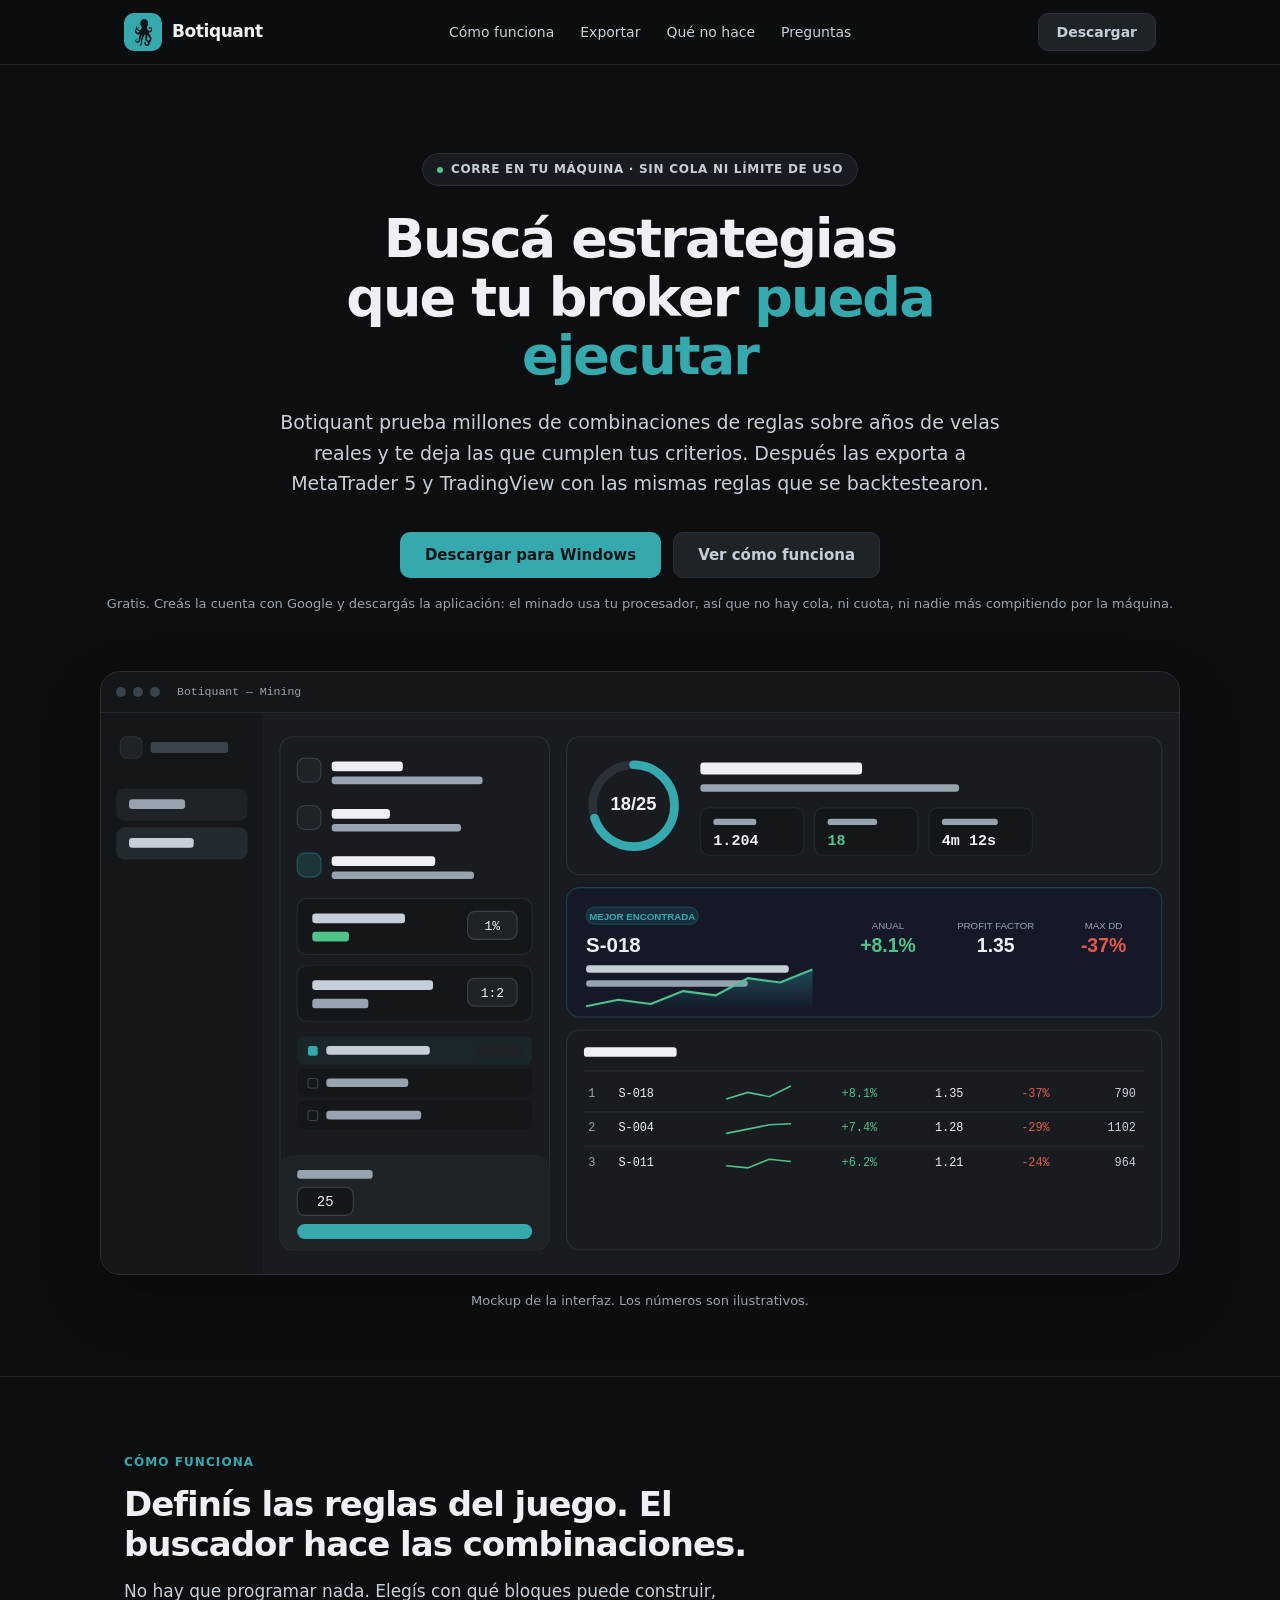
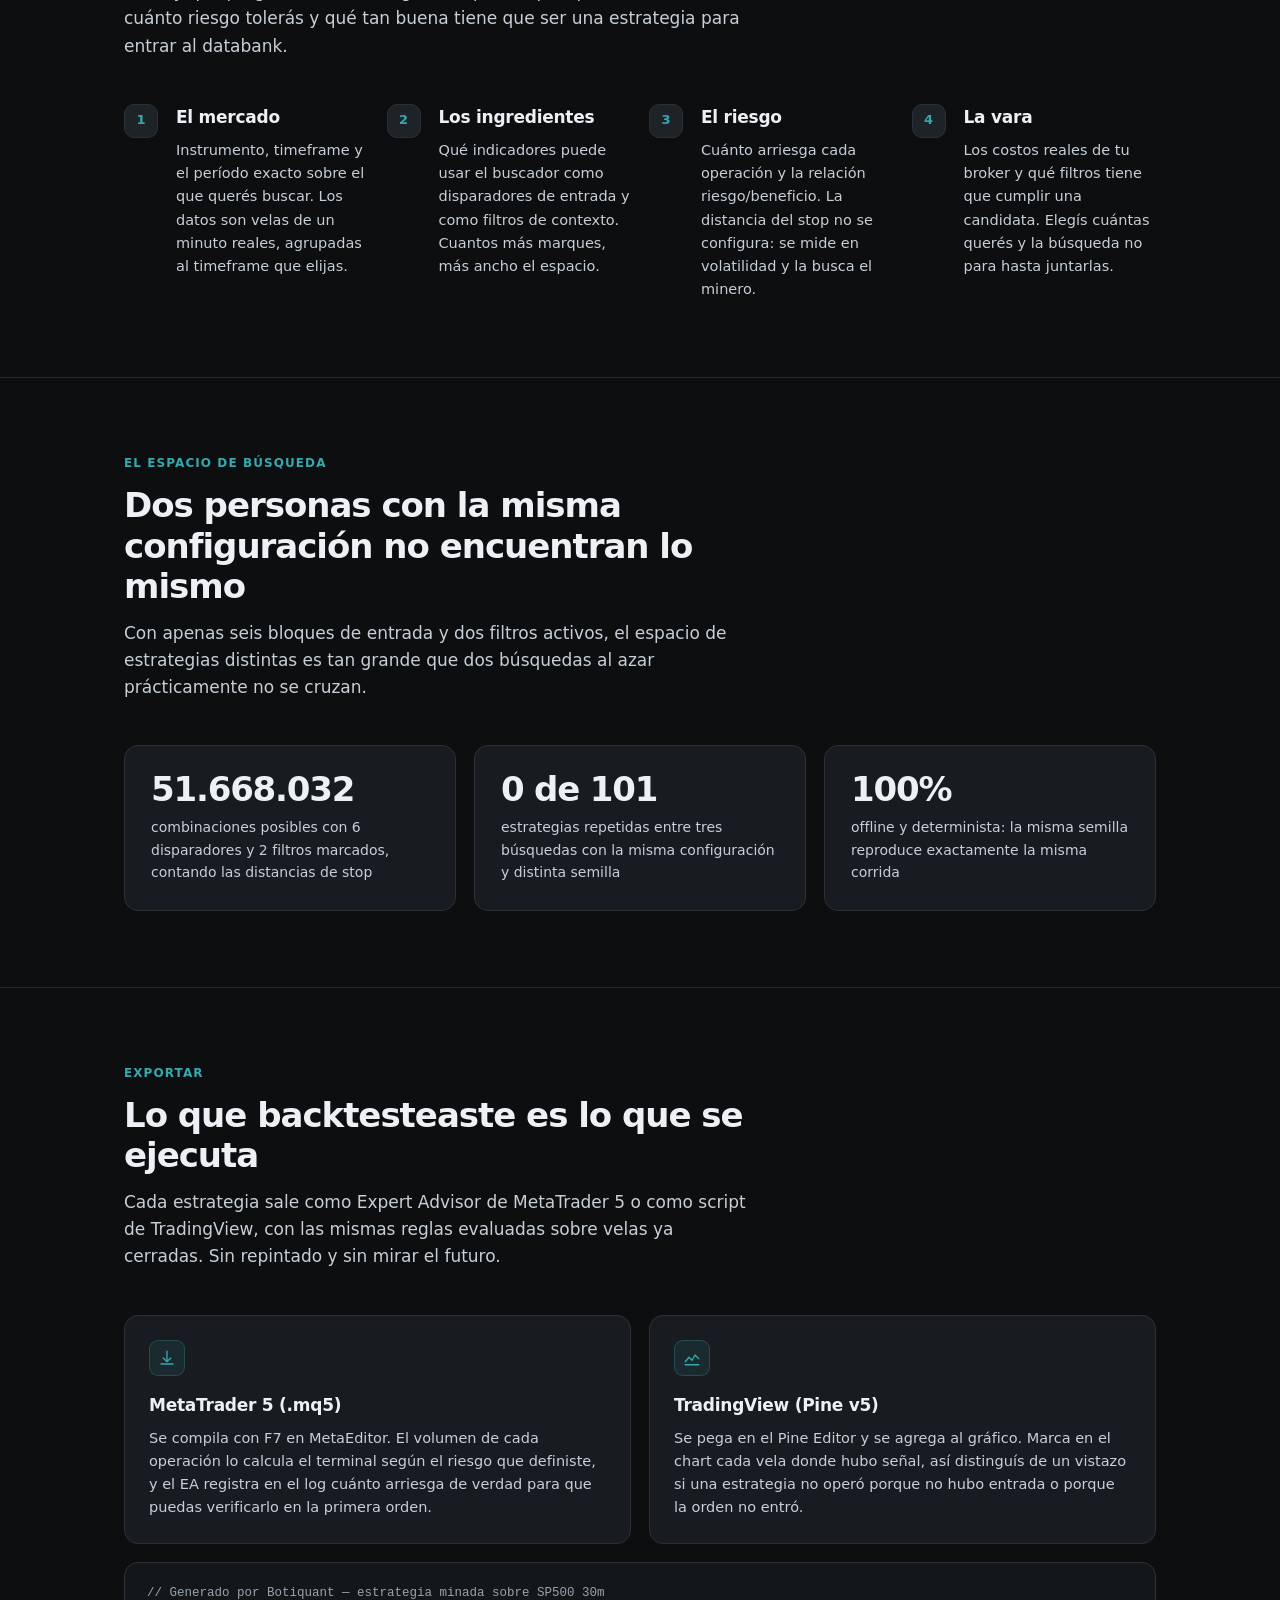
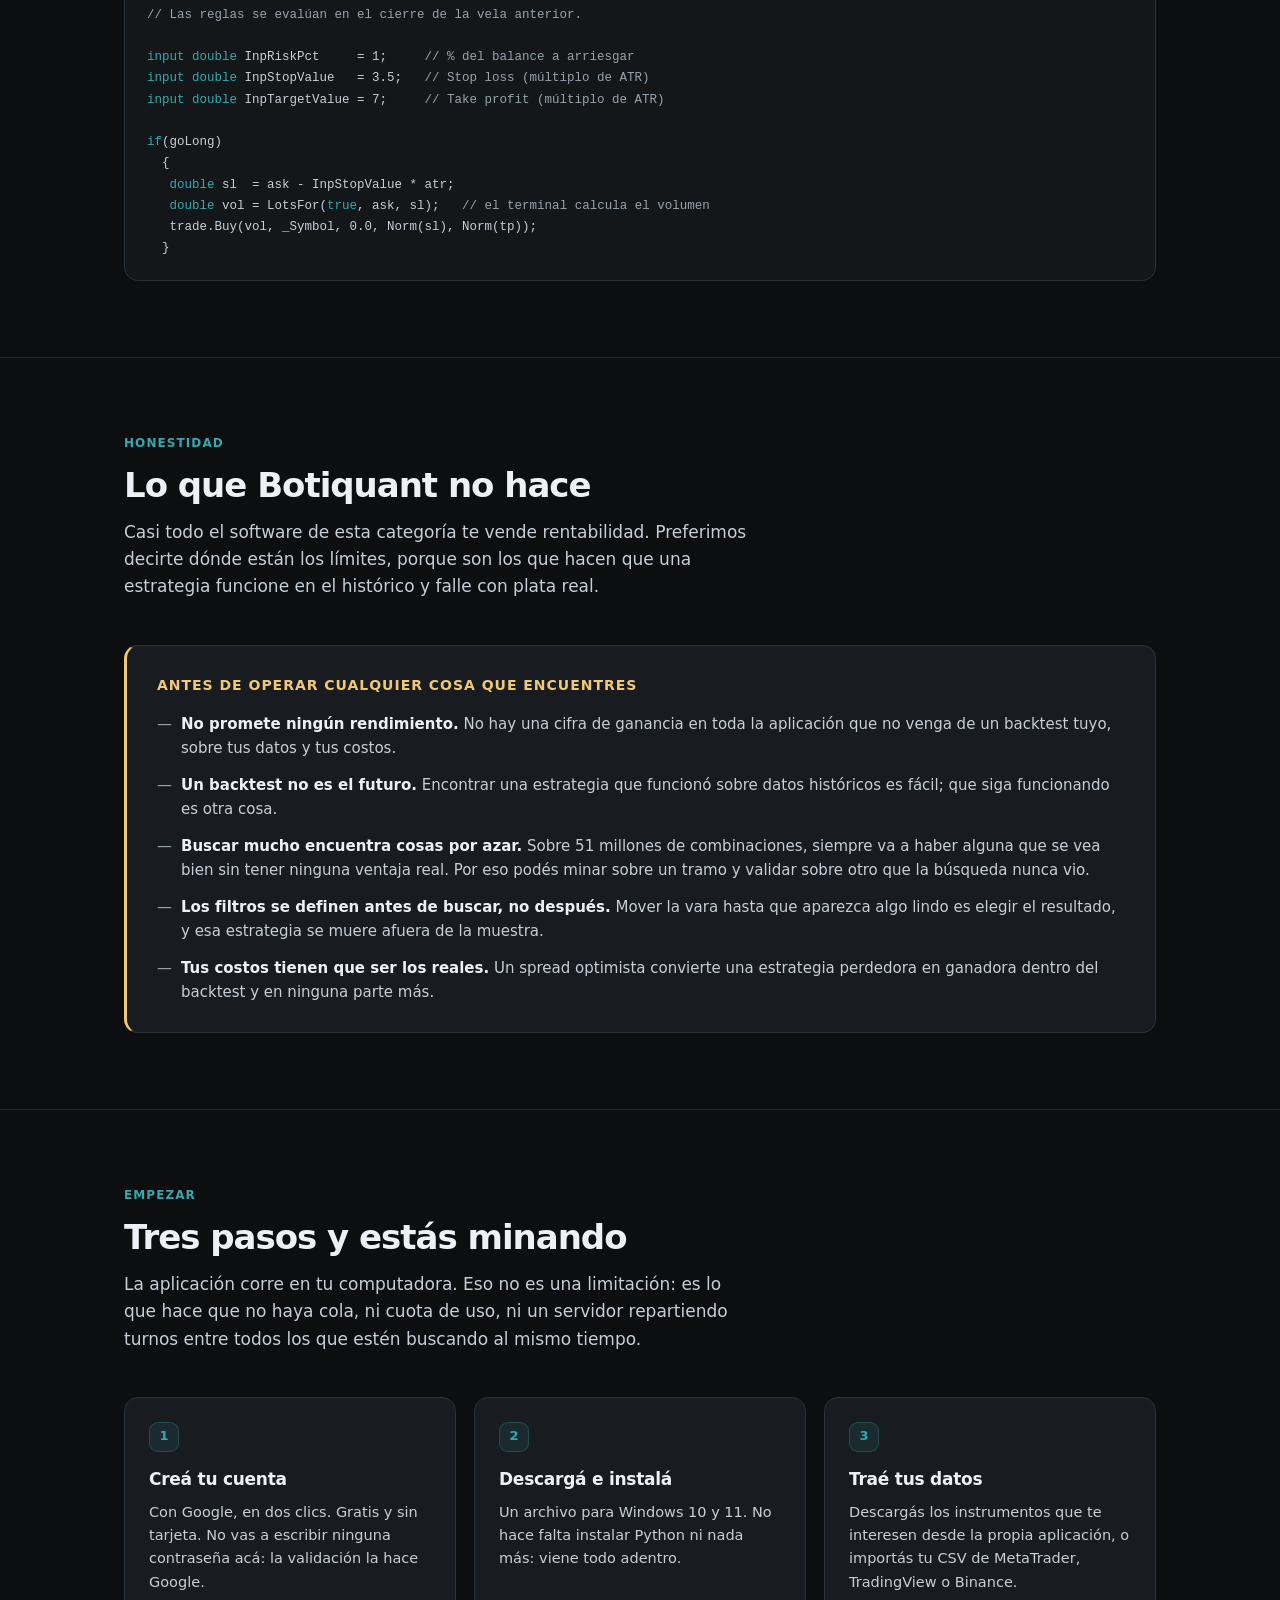
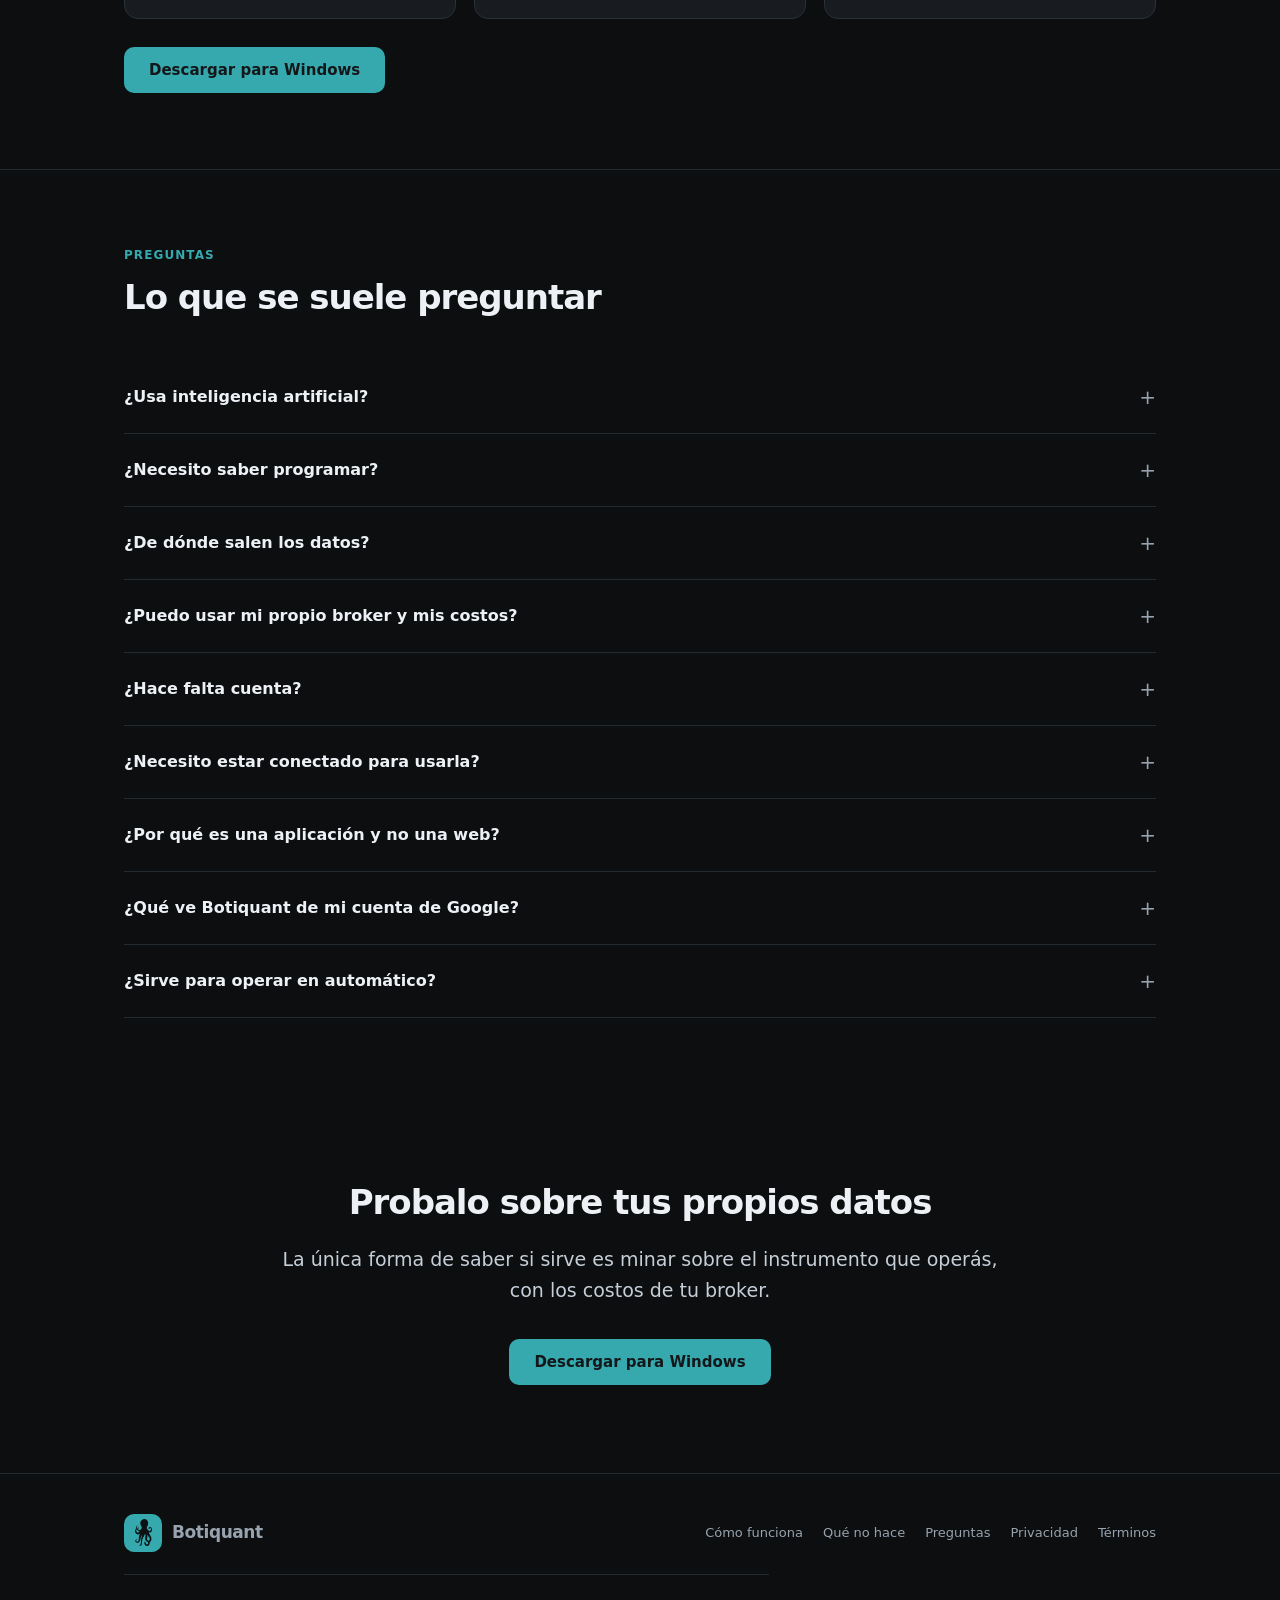
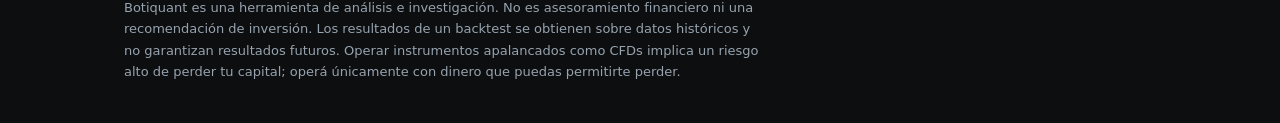
==== landing/index.html @ 0f898817 "El logo vuelve a ser el logo, y en Monte Carlo se puede abrir cualquiera Tres cosas que rompi yo.  E" ====
<!DOCTYPE html>
<html lang="es">
<head>
<meta charset="utf-8">
<meta name="viewport" content="width=device-width, initial-scale=1">
<title>Botiquant — Buscador de estrategias para MetaTrader y TradingView</title>
<meta name="description" content="Miná estrategias de trading sobre años de datos reales, en tu propia máquina y sin conexión. Exportá a MetaTrader 5 y TradingView con las mismas reglas.">
<meta property="og:title" content="Botiquant — Buscador de estrategias">
<meta property="og:description" content="Minado determinista de estrategias, offline, con exportación a MT5 y TradingView.">
<meta property="og:type" content="website">
<link rel="icon" href="[data-uri]">
<style>
@font-face{font-family:"Outfit";src:url("/static/fuentes/outfit-var.woff2") format("woff2");font-weight:100 900;font-display:swap}
@font-face{font-family:"Space Mono";src:url("/static/fuentes/spacemono-400.woff2") format("woff2");font-weight:400;font-display:swap}
:root{
  --bg:#0C0E10; --bg-soft:#14171A; --card:#181C20; --card-2:#1E2328;
  --border:#2A3138; --border-soft:#232A30; --border-strong:#3A434C;
  --text:#EDF1F5; --text-2:#C6CFD8;
  /* #97A3AE daba 4.42:1 en la nota bajo el botón y en el aviso de riesgo,
     por debajo del mínimo legible. Mismo valor que ya usa la aplicación. */
  --text-dim:#97A3AE;
  --accent:#35A9AE; --accent-2:#35A9AE;
  --accent-soft:rgba(53,169,174,.10); --accent-line:rgba(53,169,174,.28);
  --pos:#4FC38A; --neg:#E5594F; --warn:#F0C877;
  --r:10px; --r-lg:14px; --r-xl:20px;
  --font:"Outfit","Inter",system-ui,-apple-system,sans-serif;
  --mono:"Space Mono",ui-monospace,Consolas,monospace;
  --ease:cubic-bezier(.22,.61,.36,1);
}
*{box-sizing:border-box;margin:0;padding:0}
html{scroll-behavior:smooth}
body{font-family:var(--font);background:var(--bg);color:var(--text);font-size:16px;line-height:1.6;-webkit-font-smoothing:antialiased}
::selection{background:rgba(53,169,174,.28)}
a{color:inherit;text-decoration:none}
.wrap{max-width:1080px;margin:0 auto;padding:0 24px}

/* ---------------------------------------------------------------- nav */
header{position:sticky;top:0;z-index:50;background:rgba(12,14,16,.86);backdrop-filter:blur(14px);border-bottom:1px solid var(--border-soft)}
.nav{display:flex;align-items:center;gap:14px;height:64px}
.brand{display:flex;align-items:center;gap:10px;font-weight:700;letter-spacing:-.025em;font-size:17px}
/* El pulpo de la marca. Va como MASCARA y no como imagen para que tome el
   color de donde esté —el acento en la barra, el texto en la portada— y
   funcione igual en tema claro y oscuro con un solo archivo.

   Sin la cajita de fondo que tenía el rayo: es una silueta con ocho brazos
   finos, y encerrarla en un cuadrado de 30px la convertía en una mancha.
   Necesita aire y tamaño — por debajo de unos 34px los tentáculos se
   empastan y deja de leerse qué es. */
.pulpo {
  display: block; flex-shrink: 0;
  aspect-ratio: 668 / 1036;
  background: currentColor;
  -webkit-mask: url("[data-uri]") no-repeat center / contain;
  mask: url("[data-uri]") no-repeat center / contain;
}
.brand-mark{display:grid;place-items:center;width:38px;height:38px;flex-shrink:0;border-radius:10px;background:#35A9AE;color:#0C1214}
.brand-mark .pulpo{height:27px}
.nav-links{display:flex;gap:26px;margin-left:auto;font-size:14px;color:var(--text-2)}
.nav-links a:hover{color:var(--text)}
@media(max-width:760px){.nav-links{display:none}}
.btn{display:inline-flex;align-items:center;justify-content:center;gap:8px;height:38px;padding:0 18px;border-radius:var(--r);border:1px solid transparent;background:var(--accent);color:#14171A;font:inherit;font-size:14px;font-weight:550;cursor:pointer;transition:background .14s,border-color .14s,color .14s}
.btn:hover{background:#45bcc1}
.btn.ghost{background:var(--card-2);color:var(--text-2);border-color:var(--border)}
.btn.ghost:hover{background:#232A30;color:var(--text);border-color:var(--border-strong)}
.btn.lg{height:46px;padding:0 24px;font-size:15px}

/* --------------------------------------------------------------- hero */
.hero{padding:88px 0 64px;text-align:center}
.eyebrow{display:inline-flex;align-items:center;gap:8px;font-size:12px;font-weight:600;letter-spacing:.06em;text-transform:uppercase;color:var(--text-2);background:var(--card);border:1px solid var(--border);border-radius:999px;padding:6px 14px;margin-bottom:24px}
.eyebrow .dot{width:6px;height:6px;border-radius:50%;background:var(--pos)}
h1{font-size:clamp(32px,5.2vw,54px);line-height:1.08;letter-spacing:-.035em;font-weight:700;max-width:16ch;margin:0 auto}
h1 em{font-style:normal;color:var(--accent-2)}
.sub{color:var(--text-2);font-size:clamp(16px,2vw,19px);max-width:60ch;margin:22px auto 0}
.cta{display:flex;gap:12px;justify-content:center;flex-wrap:wrap;margin-top:34px}
.cta-note{color:var(--text-dim);font-size:13px;margin-top:16px}

/* ------------------------------------------------------------ mockup */
.shot{margin:56px auto 0;border:1px solid var(--border);border-radius:var(--r-xl);overflow:hidden;background:var(--card);box-shadow:0 8px 16px rgba(0,0,0,.06), 0 24px 64px rgba(0,0,0,.14)}
.shot-bar{display:flex;align-items:center;gap:7px;padding:11px 15px;border-bottom:1px solid var(--border-soft);background:var(--bg-soft)}
.shot-bar i{width:10px;height:10px;border-radius:50%;background:#3A434C;display:block}
.shot-bar span{margin-left:10px;font-size:11.5px;color:var(--text-dim);font-family:var(--mono)}
.shot svg{display:block;width:100%;height:auto}

/* ------------------------------------------------------------ layout */
section{padding:76px 0;border-top:1px solid var(--border-soft)}
.sec-head{max-width:62ch;margin-bottom:44px}
.sec-eyebrow{font-size:12px;font-weight:700;letter-spacing:.09em;text-transform:uppercase;color:var(--accent-2);margin-bottom:12px}
h2{font-size:clamp(24px,3.4vw,34px);line-height:1.18;letter-spacing:-.03em;font-weight:700}
.sec-head p{color:var(--text-2);margin-top:14px;font-size:17px}
h3{font-size:17px;font-weight:650;letter-spacing:-.015em;margin-bottom:8px}

.grid{display:grid;gap:18px}
.g2{grid-template-columns:repeat(2,1fr)}
.g3{grid-template-columns:repeat(3,1fr)}
.g4{grid-template-columns:repeat(4,1fr)}
@media(max-width:900px){.g3,.g4{grid-template-columns:repeat(2,1fr)}}
@media(max-width:640px){.g2,.g3,.g4{grid-template-columns:1fr}}

.card{background:var(--card);border:1px solid var(--border);border-radius:var(--r-lg);padding:24px;transition:border-color .16s var(--ease)}
.card:hover{border-color:var(--border-strong)}
.card p{color:var(--text-2);font-size:14.5px}
.card .ic{width:36px;height:36px;display:grid;place-items:center;border-radius:9px;background:var(--accent-soft);border:1px solid var(--accent-line);color:var(--accent-2);margin-bottom:16px}
.card .ic svg{width:18px;height:18px}

/* pasos numerados en tarjeta: el número entra en el flujo y no flotando
   encima, así el texto largo no se le mete debajo */
.step-card{background:var(--card);border:1px solid var(--border);border-radius:var(--r-lg);padding:24px}
.step-card .n{display:grid;place-items:center;width:30px;height:30px;border-radius:9px;
  background:var(--accent-soft);border:1px solid var(--accent-line);color:var(--accent-2);
  font-size:13px;font-weight:700;margin-bottom:14px}
.step-card p{color:var(--text-2);font-size:14.5px}

.step{position:relative;padding-left:52px}
.step .n{position:absolute;left:0;top:0;width:34px;height:34px;display:grid;place-items:center;border-radius:10px;background:var(--card-2);border:1px solid var(--border);font-size:13px;font-weight:700;color:var(--accent-2)}
.step p{color:var(--text-2);font-size:14.5px}

/* ----------------------------------------------------------- numbers */
.stats{display:grid;grid-template-columns:repeat(3,1fr);gap:18px}
@media(max-width:760px){.stats{grid-template-columns:1fr}}
.stat{background:var(--card);border:1px solid var(--border);border-radius:var(--r-lg);padding:26px}
.stat b{display:block;font-size:34px;font-weight:700;letter-spacing:-.035em;font-variant-numeric:tabular-nums;line-height:1}
.stat span{display:block;color:var(--text-2);font-size:14px;margin-top:10px}

/* ------------------------------------------------------------ honest */
.honest{background:var(--card);border:1px solid var(--border);border-left:3px solid var(--warn);border-radius:var(--r-lg);padding:28px 30px}
.honest h3{color:var(--warn);font-size:14px;text-transform:uppercase;letter-spacing:.07em;margin-bottom:16px}
.honest ul{list-style:none;display:flex;flex-direction:column;gap:13px}
.honest li{color:var(--text-2);font-size:15px;padding-left:24px;position:relative}
.honest li::before{content:"—";position:absolute;left:0;color:var(--text-dim)}
.honest li b{color:var(--text)}

/* -------------------------------------------------------------- code */
.code{background:var(--bg-soft);border:1px solid var(--border);border-radius:var(--r-lg);padding:20px 22px;font-family:var(--mono);font-size:12.5px;line-height:1.7;color:var(--text-2);overflow-x:auto;white-space:pre}
.code b{color:var(--accent-2);font-weight:400}
.code i{color:var(--text-dim);font-style:normal}

/* --------------------------------------------------------------- faq */
details{border-bottom:1px solid var(--border-soft)}
details summary{cursor:pointer;list-style:none;padding:20px 0;font-weight:600;font-size:16px;display:flex;align-items:center;gap:14px}
details summary::-webkit-details-marker{display:none}
details summary::after{content:"+";margin-left:auto;color:var(--text-dim);font-size:20px;font-weight:400;transition:transform .18s var(--ease)}
details[open] summary::after{transform:rotate(45deg)}
details p{color:var(--text-2);font-size:15px;padding:0 0 22px}

/* ------------------------------------------------------------ cuenta */
.cuenta{display:flex;align-items:center;gap:10px}
.chip{display:flex;align-items:center;gap:8px;font-size:13.5px;color:var(--text-2);
      background:var(--card);border:1px solid var(--border);border-radius:999px;
      padding:4px 12px 4px 5px;max-width:190px}
.chip img{width:24px;height:24px;border-radius:50%;flex:none;object-fit:cover}
.chip span{overflow:hidden;text-overflow:ellipsis;white-space:nowrap}
@media(max-width:620px){.chip{display:none}}

/* -------------------------------------------------------------- misc */
.final{text-align:center;padding:88px 0}
footer{border-top:1px solid var(--border-soft);padding:40px 0;color:var(--text-dim);font-size:13px}
.foot-row{display:flex;gap:20px;flex-wrap:wrap;align-items:center}
.foot-row .sp{margin-left:auto}
.disclaimer{margin-top:22px;padding-top:22px;border-top:1px solid var(--border-soft);max-width:78ch;line-height:1.65}

/* aviso de sesión, debajo del encabezado */
.aviso{background:var(--accent-soft);border-bottom:1px solid var(--accent-line);color:var(--text);
  font-size:14px;padding:12px 24px;text-align:center}
.aviso.malo{background:rgba(240,200,119,.10);border-bottom-color:rgba(240,200,119,.32)}
/* la sesión activa, en el encabezado */
.cuenta{display:flex;align-items:center;gap:10px;margin-left:auto}
.chip{display:flex;align-items:center;gap:8px;font-size:13.5px;color:var(--text-2);
  background:var(--card);border:1px solid var(--border);border-radius:999px;padding:4px 12px 4px 4px}
.chip img{width:24px;height:24px;border-radius:50%;display:block}
@media(max-width:620px){.chip span{display:none}.chip{padding:4px}}
@media(prefers-reduced-motion:reduce){*{animation:none!important;transition:none!important}html{scroll-behavior:auto}}
</style>
</head>
<body>

<header>
  <div class="wrap nav">
    <a class="brand" href="#top">
      <span class="brand-mark"><i class="pulpo"></i></span>
      Botiquant
    </a>
    <nav class="nav-links">
      <a href="#como">Cómo funciona</a>
      <a href="#exportar">Exportar</a>
      <a href="#limites">Qué no hace</a>
      <a href="#faq">Preguntas</a>
    </nav>
    <!-- lo llena el script del pie: "Entrar" si no hay sesión, el nombre si la hay -->
    <div id="cuenta" class="cuenta">
      <a class="btn ghost" data-descargar href="/cuenta">Descargar</a>
    </div>
  </div>
</header>

<main id="top">

<div class="wrap hero">
  <div class="eyebrow"><span class="dot"></span> Corre en tu máquina · sin cola ni límite de uso</div>
  <h1>Buscá estrategias que tu broker <em>pueda ejecutar</em></h1>
  <p class="sub">
    Botiquant prueba millones de combinaciones de reglas sobre años de velas reales
    y te deja las que cumplen tus criterios. Después las exporta a MetaTrader 5 y
    TradingView con las mismas reglas que se backtestearon.
  </p>
  <div class="cta">
    <a class="btn lg" data-descargar href="/cuenta">Descargar para Windows</a>
    <a class="btn lg ghost" href="#como">Ver cómo funciona</a>
  </div>
  <p class="cta-note">
    Gratis. Creás la cuenta con Google y descargás la aplicación: el minado usa
    tu procesador, así que no hay cola, ni cuota, ni nadie más compitiendo por la
    máquina.
  </p>

  <div class="shot">
    <div class="shot-bar"><i></i><i></i><i></i><span>Botiquant — Mining</span></div>
    <svg viewBox="0 0 1000 520" xmlns="http://www.w3.org/2000/svg" role="img" aria-label="Vista del minado: panel de configuración a la izquierda y databank de estrategias a la derecha">
      <defs>
        <linearGradient id="eq" x1="0" y1="0" x2="0" y2="1">
          <stop offset="0%" stop-color="#35A9AE" stop-opacity=".35"/>
          <stop offset="100%" stop-color="#35A9AE" stop-opacity="0"/>
        </linearGradient>
        <linearGradient id="ring" x1="0" y1="0" x2="1" y2="1">
          <stop offset="0%" stop-color="#35A9AE"/><stop offset="100%" stop-color="#35A9AE"/>
        </linearGradient>
      </defs>
      <rect width="1000" height="520" fill="#181C20"/>
      <!-- sidebar -->
      <rect x="0" y="0" width="150" height="520" fill="#14171A"/>
      <rect x="18" y="22" width="20" height="20" rx="6" fill="#1E2328" stroke="#2A3138"/>
      <rect x="46" y="27" width="72" height="10" rx="3" fill="#3A434C"/>
      <rect x="14" y="70" width="122" height="30" rx="8" fill="#1E2328"/>
      <rect x="26" y="80" width="52" height="9" rx="3" fill="#97A3AE"/>
      <rect x="14" y="106" width="122" height="30" rx="8" fill="#232A30"/>
      <rect x="26" y="116" width="60" height="9" rx="3" fill="#C6CFD8"/>
      <!-- setup panel -->
      <rect x="166" y="22" width="250" height="476" rx="12" fill="#181C20" stroke="#2A3138"/>
      <g fill="#97A3AE">
        <rect x="182" y="42" width="22" height="22" rx="7" fill="#1E2328" stroke="#3A434C"/>
        <rect x="214" y="45" width="66" height="9" rx="3" fill="#EDF1F5"/>
        <rect x="214" y="59" width="140" height="7" rx="3"/>
        <rect x="182" y="86" width="22" height="22" rx="7" fill="#1E2328" stroke="#3A434C"/>
        <rect x="214" y="89" width="54" height="9" rx="3" fill="#EDF1F5"/>
        <rect x="214" y="103" width="120" height="7" rx="3"/>
        <rect x="182" y="130" width="22" height="22" rx="7" fill="#35A9AE" fill-opacity=".18" stroke="#35A9AE" stroke-opacity=".4"/>
        <rect x="214" y="133" width="96" height="9" rx="3" fill="#EDF1F5"/>
        <rect x="214" y="147" width="132" height="7" rx="3"/>
      </g>
      <!-- risk knobs -->
      <rect x="182" y="172" width="218" height="52" rx="9" fill="#14171A" stroke="#232A30"/>
      <rect x="196" y="186" width="86" height="9" rx="3" fill="#C6CFD8"/>
      <rect x="196" y="203" width="34" height="9" rx="3" fill="#4FC38A"/>
      <rect x="340" y="184" width="46" height="26" rx="7" fill="#1E2328" stroke="#3A434C"/>
      <text x="363" y="201" font-family="monospace" font-size="12" fill="#EDF1F5" text-anchor="middle">1%</text>
      <rect x="182" y="234" width="218" height="52" rx="9" fill="#14171A" stroke="#232A30"/>
      <rect x="196" y="248" width="112" height="9" rx="3" fill="#C6CFD8"/>
      <rect x="196" y="265" width="52" height="9" rx="3" fill="#97A3AE"/>
      <rect x="340" y="246" width="46" height="26" rx="7" fill="#1E2328" stroke="#3A434C"/>
      <text x="363" y="263" font-family="monospace" font-size="12" fill="#EDF1F5" text-anchor="middle">1:2</text>
      <!-- criteria -->
      <g>
        <rect x="182" y="300" width="218" height="26" rx="6" fill="#35A9AE" fill-opacity=".07"/>
        <rect x="192" y="309" width="9" height="9" rx="2" fill="#35A9AE"/>
        <rect x="209" y="309" width="96" height="8" rx="3" fill="#C6CFD8"/>
        <rect x="348" y="306" width="42" height="15" rx="4" fill="#1E2328"/>
        <rect x="182" y="330" width="218" height="26" rx="6" fill="#14171A"/>
        <rect x="192" y="339" width="9" height="9" rx="2" fill="none" stroke="#3A434C"/>
        <rect x="209" y="339" width="76" height="8" rx="3" fill="#97A3AE"/>
        <rect x="182" y="360" width="218" height="26" rx="6" fill="#14171A"/>
        <rect x="192" y="369" width="9" height="9" rx="2" fill="none" stroke="#3A434C"/>
        <rect x="209" y="369" width="88" height="8" rx="3" fill="#97A3AE"/>
      </g>
      <!-- run bar -->
      <rect x="166" y="410" width="250" height="88" rx="12" fill="#1E2328"/>
      <rect x="182" y="424" width="70" height="8" rx="3" fill="#97A3AE"/>
      <rect x="182" y="440" width="52" height="26" rx="7" fill="#14171A" stroke="#3A434C"/>
      <text x="208" y="457" font-family="monospace" font-size="13" fill="#EDF1F5" text-anchor="middle">25</text>
      <rect x="182" y="474" width="218" height="14" rx="7" fill="#35A9AE"/>
      <!-- results: goal card -->
      <rect x="432" y="22" width="552" height="128" rx="12" fill="#181C20" stroke="#2A3138"/>
      <circle cx="494" cy="86" r="38" fill="none" stroke="#2A3138" stroke-width="8"/>
      <circle cx="494" cy="86" r="38" fill="none" stroke="url(#ring)" stroke-width="8" stroke-linecap="round"
              stroke-dasharray="239" stroke-dashoffset="72" transform="rotate(-90 494 86)"/>
      <text x="494" y="90" font-family="Inter,sans-serif" font-size="17" font-weight="700" fill="#EDF1F5" text-anchor="middle">18/25</text>
      <rect x="556" y="46" width="150" height="11" rx="3" fill="#EDF1F5"/>
      <rect x="556" y="66" width="240" height="7" rx="3" fill="#97A3AE"/>
      <g>
        <rect x="556" y="88" width="96" height="44" rx="8" fill="#14171A" stroke="#232A30"/>
        <rect x="568" y="98" width="40" height="6" rx="3" fill="#97A3AE"/>
        <text x="568" y="122" font-family="monospace" font-size="14" font-weight="700" fill="#EDF1F5">1.204</text>
        <rect x="662" y="88" width="96" height="44" rx="8" fill="#14171A" stroke="#232A30"/>
        <rect x="674" y="98" width="46" height="6" rx="3" fill="#97A3AE"/>
        <text x="674" y="122" font-family="monospace" font-size="14" font-weight="700" fill="#4FC38A">18</text>
        <rect x="768" y="88" width="96" height="44" rx="8" fill="#14171A" stroke="#232A30"/>
        <rect x="780" y="98" width="52" height="6" rx="3" fill="#97A3AE"/>
        <text x="780" y="122" font-family="monospace" font-size="14" font-weight="700" fill="#EDF1F5">4m 12s</text>
      </g>
      <!-- champion -->
      <rect x="432" y="162" width="552" height="120" rx="12" fill="#141827" stroke="#35A9AE" stroke-opacity=".28"/>
      <rect x="450" y="180" width="104" height="16" rx="8" fill="#35A9AE" fill-opacity=".14" stroke="#35A9AE" stroke-opacity=".3"/>
      <text x="502" y="192" font-family="Inter,sans-serif" font-size="9" font-weight="700" fill="#35A9AE" text-anchor="middle">MEJOR ENCONTRADA</text>
      <text x="450" y="222" font-family="Inter,sans-serif" font-size="19" font-weight="700" fill="#EDF1F5">S-018</text>
      <rect x="450" y="234" width="188" height="7" rx="3" fill="#C6CFD8"/>
      <rect x="450" y="248" width="150" height="6" rx="3" fill="#97A3AE"/>
      <polyline points="450,272 480,266 510,270 540,258 570,262 600,246 630,250 660,238"
                fill="none" stroke="#4FC38A" stroke-width="2" stroke-linejoin="round"/>
      <polygon points="450,272 480,266 510,270 540,258 570,262 600,246 630,250 660,238 660,276 450,276" fill="url(#eq)"/>
      <g font-family="Inter,sans-serif" text-anchor="middle">
        <text x="730" y="200" font-size="9" fill="#97A3AE">ANUAL</text>
        <text x="730" y="222" font-size="18" font-weight="700" fill="#4FC38A">+8.1%</text>
        <text x="830" y="200" font-size="9" fill="#97A3AE">PROFIT FACTOR</text>
        <text x="830" y="222" font-size="18" font-weight="700" fill="#EDF1F5">1.35</text>
        <text x="930" y="200" font-size="9" fill="#97A3AE">MAX DD</text>
        <text x="930" y="222" font-size="18" font-weight="700" fill="#E5594F">-37%</text>
      </g>
      <!-- databank rows -->
      <rect x="432" y="294" width="552" height="204" rx="12" fill="#181C20" stroke="#2A3138"/>
      <rect x="448" y="310" width="86" height="9" rx="3" fill="#EDF1F5"/>
      <line x1="448" y1="332" x2="968" y2="332" stroke="#232A30"/>
      <g font-family="monospace" font-size="11">
        <g transform="translate(0,0)">
          <text x="452" y="356" fill="#97A3AE">1</text><text x="480" y="356" fill="#EDF1F5">S-018</text>
          <polyline points="580,358 600,352 620,356 640,346" fill="none" stroke="#4FC38A" stroke-width="1.5"/>
          <text x="720" y="356" fill="#4FC38A" text-anchor="end">+8.1%</text>
          <text x="800" y="356" fill="#EDF1F5" text-anchor="end">1.35</text>
          <text x="880" y="356" fill="#E5594F" text-anchor="end">-37%</text>
          <text x="960" y="356" fill="#C6CFD8" text-anchor="end">790</text>
        </g>
        <line x1="448" y1="370" x2="968" y2="370" stroke="#232A30"/>
        <g transform="translate(0,32)">
          <text x="452" y="356" fill="#97A3AE">2</text><text x="480" y="356" fill="#EDF1F5">S-004</text>
          <polyline points="580,358 600,354 620,350 640,349" fill="none" stroke="#4FC38A" stroke-width="1.5"/>
          <text x="720" y="356" fill="#4FC38A" text-anchor="end">+7.4%</text>
          <text x="800" y="356" fill="#EDF1F5" text-anchor="end">1.28</text>
          <text x="880" y="356" fill="#E5594F" text-anchor="end">-29%</text>
          <text x="960" y="356" fill="#C6CFD8" text-anchor="end">1102</text>
        </g>
        <line x1="448" y1="402" x2="968" y2="402" stroke="#232A30"/>
        <g transform="translate(0,64)">
          <text x="452" y="356" fill="#97A3AE">3</text><text x="480" y="356" fill="#EDF1F5">S-011</text>
          <polyline points="580,356 600,358 620,350 640,352" fill="none" stroke="#4FC38A" stroke-width="1.5"/>
          <text x="720" y="356" fill="#4FC38A" text-anchor="end">+6.2%</text>
          <text x="800" y="356" fill="#EDF1F5" text-anchor="end">1.21</text>
          <text x="880" y="356" fill="#E5594F" text-anchor="end">-24%</text>
          <text x="960" y="356" fill="#C6CFD8" text-anchor="end">964</text>
        </g>
      </g>
    </svg>
  </div>
  <p class="cta-note">Mockup de la interfaz. Los números son ilustrativos.</p>
</div>

<!-- ------------------------------------------------------------ cómo -->
<section id="como">
  <div class="wrap">
    <div class="sec-head">
      <div class="sec-eyebrow">Cómo funciona</div>
      <h2>Definís las reglas del juego. El buscador hace las combinaciones.</h2>
      <p>No hay que programar nada. Elegís con qué bloques puede construir, cuánto
         riesgo tolerás y qué tan buena tiene que ser una estrategia para entrar
         al databank.</p>
    </div>
    <div class="grid g4">
      <div class="step"><span class="n">1</span>
        <h3>El mercado</h3>
        <p>Instrumento, timeframe y el período exacto sobre el que querés buscar.
           Los datos son velas de un minuto reales, agrupadas al timeframe que elijas.</p></div>
      <div class="step"><span class="n">2</span>
        <h3>Los ingredientes</h3>
        <p>Qué indicadores puede usar el buscador como disparadores de entrada y
           como filtros de contexto. Cuantos más marques, más ancho el espacio.</p></div>
      <div class="step"><span class="n">3</span>
        <h3>El riesgo</h3>
        <p>Cuánto arriesga cada operación y la relación riesgo/beneficio. La distancia
           del stop no se configura: se mide en volatilidad y la busca el minero.</p></div>
      <div class="step"><span class="n">4</span>
        <h3>La vara</h3>
        <p>Los costos reales de tu broker y qué filtros tiene que cumplir una candidata.
           Elegís cuántas querés y la búsqueda no para hasta juntarlas.</p></div>
    </div>
  </div>
</section>

<!-- ---------------------------------------------------------- números -->
<section>
  <div class="wrap">
    <div class="sec-head">
      <div class="sec-eyebrow">El espacio de búsqueda</div>
      <h2>Dos personas con la misma configuración no encuentran lo mismo</h2>
      <p>Con apenas seis bloques de entrada y dos filtros activos, el espacio de
         estrategias distintas es tan grande que dos búsquedas al azar prácticamente
         no se cruzan.</p>
    </div>
    <div class="stats">
      <div class="stat"><b>51.668.032</b><span>combinaciones posibles con 6 disparadores y 2 filtros marcados, contando las distancias de stop</span></div>
      <div class="stat"><b>0 de 101</b><span>estrategias repetidas entre tres búsquedas con la misma configuración y distinta semilla</span></div>
      <div class="stat"><b>100%</b><span>offline y determinista: la misma semilla reproduce exactamente la misma corrida</span></div>
    </div>
  </div>
</section>

<!-- --------------------------------------------------------- exportar -->
<section id="exportar">
  <div class="wrap">
    <div class="sec-head">
      <div class="sec-eyebrow">Exportar</div>
      <h2>Lo que backtesteaste es lo que se ejecuta</h2>
      <p>Cada estrategia sale como Expert Advisor de MetaTrader 5 o como script de
         TradingView, con las mismas reglas evaluadas sobre velas ya cerradas.
         Sin repintado y sin mirar el futuro.</p>
    </div>
    <div class="grid g2">
      <div class="card">
        <div class="ic"><svg viewBox="0 0 24 24" fill="none" stroke="currentColor" stroke-width="1.8" stroke-linecap="round" stroke-linejoin="round"><path d="M12 3v13"/><path d="m7 12 5 5 5-5"/><path d="M4 20h16"/></svg></div>
        <h3>MetaTrader 5 (.mq5)</h3>
        <p>Se compila con F7 en MetaEditor. El volumen de cada operación lo calcula
           el terminal según el riesgo que definiste, y el EA registra en el log
           cuánto arriesga de verdad para que puedas verificarlo en la primera orden.</p>
      </div>
      <div class="card">
        <div class="ic"><svg viewBox="0 0 24 24" fill="none" stroke="currentColor" stroke-width="1.8" stroke-linecap="round" stroke-linejoin="round"><path d="M3 17l5-6 4 4 4-7 5 5"/><path d="M3 21h18"/></svg></div>
        <h3>TradingView (Pine v5)</h3>
        <p>Se pega en el Pine Editor y se agrega al gráfico. Marca en el chart cada
           vela donde hubo señal, así distinguís de un vistazo si una estrategia no
           operó porque no hubo entrada o porque la orden no entró.</p>
      </div>
    </div>
    <div class="code" style="margin-top:18px"><i>// Generado por Botiquant — estrategia minada sobre SP500 30m</i>
<i>// Las reglas se evalúan en el cierre de la vela anterior.</i>

<b>input double</b> InpRiskPct     = 1;     <i>// % del balance a arriesgar</i>
<b>input double</b> InpStopValue   = 3.5;   <i>// Stop loss (múltiplo de ATR)</i>
<b>input double</b> InpTargetValue = 7;     <i>// Take profit (múltiplo de ATR)</i>

<b>if</b>(goLong)
  {
   <b>double</b> sl  = ask - InpStopValue * atr;
   <b>double</b> vol = LotsFor(<b>true</b>, ask, sl);   <i>// el terminal calcula el volumen</i>
   trade.Buy(vol, _Symbol, 0.0, Norm(sl), Norm(tp));
  }</div>
  </div>
</section>

<!-- ----------------------------------------------------------- límites -->
<section id="limites">
  <div class="wrap">
    <div class="sec-head">
      <div class="sec-eyebrow">Honestidad</div>
      <h2>Lo que Botiquant no hace</h2>
      <p>Casi todo el software de esta categoría te vende rentabilidad. Preferimos
         decirte dónde están los límites, porque son los que hacen que una estrategia
         funcione en el histórico y falle con plata real.</p>
    </div>
    <div class="honest">
      <h3>Antes de operar cualquier cosa que encuentres</h3>
      <ul>
        <li><b>No promete ningún rendimiento.</b> No hay una cifra de ganancia en toda
            la aplicación que no venga de un backtest tuyo, sobre tus datos y tus costos.</li>
        <li><b>Un backtest no es el futuro.</b> Encontrar una estrategia que funcionó
            sobre datos históricos es fácil; que siga funcionando es otra cosa.</li>
        <li><b>Buscar mucho encuentra cosas por azar.</b> Sobre 51 millones de
            combinaciones, siempre va a haber alguna que se vea bien sin tener ninguna
            ventaja real. Por eso podés minar sobre un tramo y validar sobre otro que
            la búsqueda nunca vio.</li>
        <li><b>Los filtros se definen antes de buscar, no después.</b> Mover la vara
            hasta que aparezca algo lindo es elegir el resultado, y esa estrategia se
            muere afuera de la muestra.</li>
        <li><b>Tus costos tienen que ser los reales.</b> Un spread optimista convierte
            una estrategia perdedora en ganadora dentro del backtest y en ninguna parte más.</li>
      </ul>
    </div>
  </div>
</section>

<!-- -------------------------------------------------------- descargar -->
<section id="empezar">
  <div class="wrap">
    <div class="sec-head">
      <div class="sec-eyebrow">Empezar</div>
      <h2>Tres pasos y estás minando</h2>
      <p>La aplicación corre en tu computadora. Eso no es una limitación: es lo que
         hace que no haya cola, ni cuota de uso, ni un servidor repartiendo turnos
         entre todos los que estén buscando al mismo tiempo.</p>
    </div>
    <div class="grid g3">
      <div class="step-card"><span class="n">1</span><h3>Creá tu cuenta</h3>
        <p>Con Google, en dos clics. Gratis y sin tarjeta. No vas a escribir ninguna
        contraseña acá: la validación la hace Google.</p></div>
      <div class="step-card"><span class="n">2</span><h3>Descargá e instalá</h3>
        <p>Un archivo para Windows 10 y 11. No hace falta instalar Python ni nada
        más: viene todo adentro.</p></div>
      <div class="step-card"><span class="n">3</span><h3>Traé tus datos</h3>
        <p>Descargás los instrumentos que te interesen desde la propia aplicación,
        o importás tu CSV de MetaTrader, TradingView o Binance.</p></div>
    </div>
    <div class="cta" style="justify-content:flex-start;margin-top:28px">
      <a class="btn lg" data-descargar href="/cuenta">Descargar para Windows</a>
    </div>
  </div>
</section>

<!-- -------------------------------------------------------------- faq -->
<section id="faq">
  <div class="wrap">
    <div class="sec-head">
      <div class="sec-eyebrow">Preguntas</div>
      <h2>Lo que se suele preguntar</h2>
    </div>
    <details><summary>¿Usa inteligencia artificial?</summary>
      <p>No, y es a propósito. La búsqueda es aleatoria y determinista: prueba
         combinaciones, las backtestea y ordena por un score. Guardando la semilla
         reproducís una corrida entera, algo que con un modelo generativo no podrías.</p></details>
    <details><summary>¿Necesito saber programar?</summary>
      <p>No. Elegís bloques de una lista con casillas y ajustás dos números de riesgo.
         El código de MetaTrader o TradingView lo genera la aplicación.</p></details>
    <details><summary>¿De dónde salen los datos?</summary>
      <p>De Dukascopy, con velas de un minuto desde 2005 según el instrumento. Los
         descargás desde la aplicación con un clic y quedan en tu disco: SP500, EURUSD,
         XAUUSD y BTCUSD suman unos 22 millones de velas. También podés importar tu
         propio CSV de MetaTrader, TradingView o Binance.</p></details>
    <details><summary>¿Puedo usar mi propio broker y mis costos?</summary>
      <p>Sí, y deberías. El spread, el slippage y la comisión se configuran a mano,
         y la aplicación te muestra cuánto suma eso por operación en unidades de precio
         y en porcentaje del precio actual.</p></details>
    <details><summary>¿Hace falta cuenta?</summary>
      <p>Sí, y es gratis. Se crea con Google en dos clics y sirve para dos cosas:
         descargar la aplicación y llevarte tu licencia. Después de eso la aplicación
         funciona sola — no necesita conexión para backtestear ni para minar.</p></details>
    <details><summary>¿Necesito estar conectado para usarla?</summary>
      <p>No. La licencia se verifica en tu propia máquina, sin consultar a ningún
         servidor. Sólo hace falta internet para descargar datos de mercado nuevos o
         para actualizar la aplicación.</p></details>
    <details><summary>¿Por qué es una aplicación y no una web?</summary>
      <p>Porque buscar estrategias consume procesador de verdad: una corrida seria
         puede ocupar un núcleo durante minutos. En una web todos compartirían la misma
         máquina y habría cola, cuotas y límites de uso. En tu computadora no hay nada
         de eso, y tus datos no salen de ahí.</p></details>
    <details><summary>¿Qué ve Botiquant de mi cuenta de Google?</summary>
      <p>Tu nombre, tu dirección de correo y tu foto. Nada más: no se piden permisos
         sobre tu correo, tu agenda ni tus archivos. Nunca vas a escribir tu contraseña
         en Botiquant, porque la validación la hace Google.</p></details>
    <details><summary>¿Sirve para operar en automático?</summary>
      <p>El Expert Advisor exportado puede operar solo en MetaTrader 5. Antes de
         ponerlo con plata real, corrélo en el Strategy Tester de tu propio broker
         y sobre un período que no hayas usado para buscarlo.</p></details>
  </div>
</section>

<div class="wrap final">
  <h2>Probalo sobre tus propios datos</h2>
  <p class="sub">La única forma de saber si sirve es minar sobre el instrumento que
     operás, con los costos de tu broker.</p>
  <div class="cta">
    <a class="btn lg" data-descargar href="/cuenta">Descargar para Windows</a>
  </div>
</div>

</main>

<footer>
  <div class="wrap">
    <div class="foot-row">
      <a class="brand" href="#top">
        <span class="brand-mark"><i class="pulpo"></i></span>
        Botiquant
      </a>
      <span class="sp"></span>
      <a href="#como">Cómo funciona</a>
      <a href="#limites">Qué no hace</a>
      <a href="#faq">Preguntas</a>
      <a href="/privacidad">Privacidad</a>
      <a href="/terminos">Términos</a>
    </div>
    <p class="disclaimer">
      Botiquant es una herramienta de análisis e investigación. No es asesoramiento
      financiero ni una recomendación de inversión. Los resultados de un backtest se
      obtienen sobre datos históricos y no garantizan resultados futuros. Operar
      instrumentos apalancados como CFDs implica un riesgo alto de perder tu capital;
      operá únicamente con dinero que puedas permitirte perder.
    </p>
  </div>
</footer>

<script>
/* Estado de sesión. Tres situaciones distintas, y la del medio es la que se
   suele olvidar:

   - login apagado (instalación local): no hay cuentas, así que ofrecer
     "Entrar con Google" sería mandar al usuario a un callejón sin salida.
     Se esconde todo lo que hable de cuentas.
   - login encendido y sin sesión: se ofrece entrar.
   - con sesión: se muestra quién es y cómo salir.

   Si la consulta falla se deja el marcado de entrada, que ya trae un enlace
   útil a la app: un error de red no puede dejar la página sin salida. */
(async function cuenta() {
  const caja = document.getElementById("cuenta");
  const ctas = document.querySelectorAll("[data-descargar]");

  let est, dl;
  try {
    [est, dl] = await Promise.all([
      fetch("/api/auth/me", { credentials: "same-origin" }).then(r => r.json()),
      fetch("/api/descarga").then(r => r.json()),
    ]);
  } catch (e) { return; }   // sin red se deja el marcado, que ya lleva a /cuenta

  /* Un botón que promete una descarga y devuelve 404 hace creer que el
     producto está roto. Que todavía no se publicó es otra cosa, y se dice. */
  if (!dl.disponible) {
    ctas.forEach(a => {
      a.textContent = "Avisame cuando salga";
      a.setAttribute("href", "/cuenta");
    });
  }

  if (!est.configurado) {
    // Servidor sin sistema de cuentas: no hay descarga ni licencia que ofrecer.
    caja.innerHTML = '<a class="btn ghost" href="/app">Abrir la app</a>';
    ctas.forEach(a => { a.setAttribute("href", "/app"); a.textContent = "Abrir la app"; });
    return;
  }

  const u = est.usuario;
  if (!u) {
    caja.innerHTML = '<a class="btn ghost" href="/cuenta">Entrar</a>';
    return;
  }

  // textContent y no innerHTML: el nombre viene de un tercero y podría traer
  // marcado. Es la diferencia entre mostrar un nombre y ejecutarlo.
  const chip = document.createElement("span");
  chip.className = "chip";
  if (u.picture) {
    const img = document.createElement("img");
    img.src = u.picture; img.alt = ""; img.referrerPolicy = "no-referrer";
    chip.appendChild(img);
  }
  const nom = document.createElement("span");
  nom.textContent = u.name || u.email;
  chip.appendChild(nom);

  const irCuenta = document.createElement("a");
  irCuenta.className = "btn ghost";
  irCuenta.href = "/cuenta";
  irCuenta.textContent = "Mi cuenta";
  caja.replaceChildren(chip, irCuenta);
})();

/* Por qué volviste a la portada. Sin esto, a quien lo rebotan por no tener
   sesión ve la página de inicio otra vez y no entiende qué pasó. */
(function aviso() {
  const MOTIVOS = {
    requerido: ["Entrá con tu cuenta para usar Botiquant.", false],
    expirado:  ["El intento de entrar caducó. Probá de nuevo.", true],
    error:     ["No se pudo completar el inicio de sesión. Probá de nuevo.", true],
  };
  const clave = new URLSearchParams(location.search).get("login");
  const dato = MOTIVOS[clave];
  if (!dato) return;

  const barra = document.createElement("div");
  barra.className = "aviso" + (dato[1] ? " malo" : "");
  barra.setAttribute("role", "status");
  barra.textContent = dato[0];
  document.querySelector("header").after(barra);

  // La razón ya se mostró; dejarla en la barra de direcciones hace que
  // recargar o compartir el enlace repita un mensaje que ya no viene a cuento.
  history.replaceState(null, "", location.pathname + location.hash);
})();
</script>
</body>
</html>
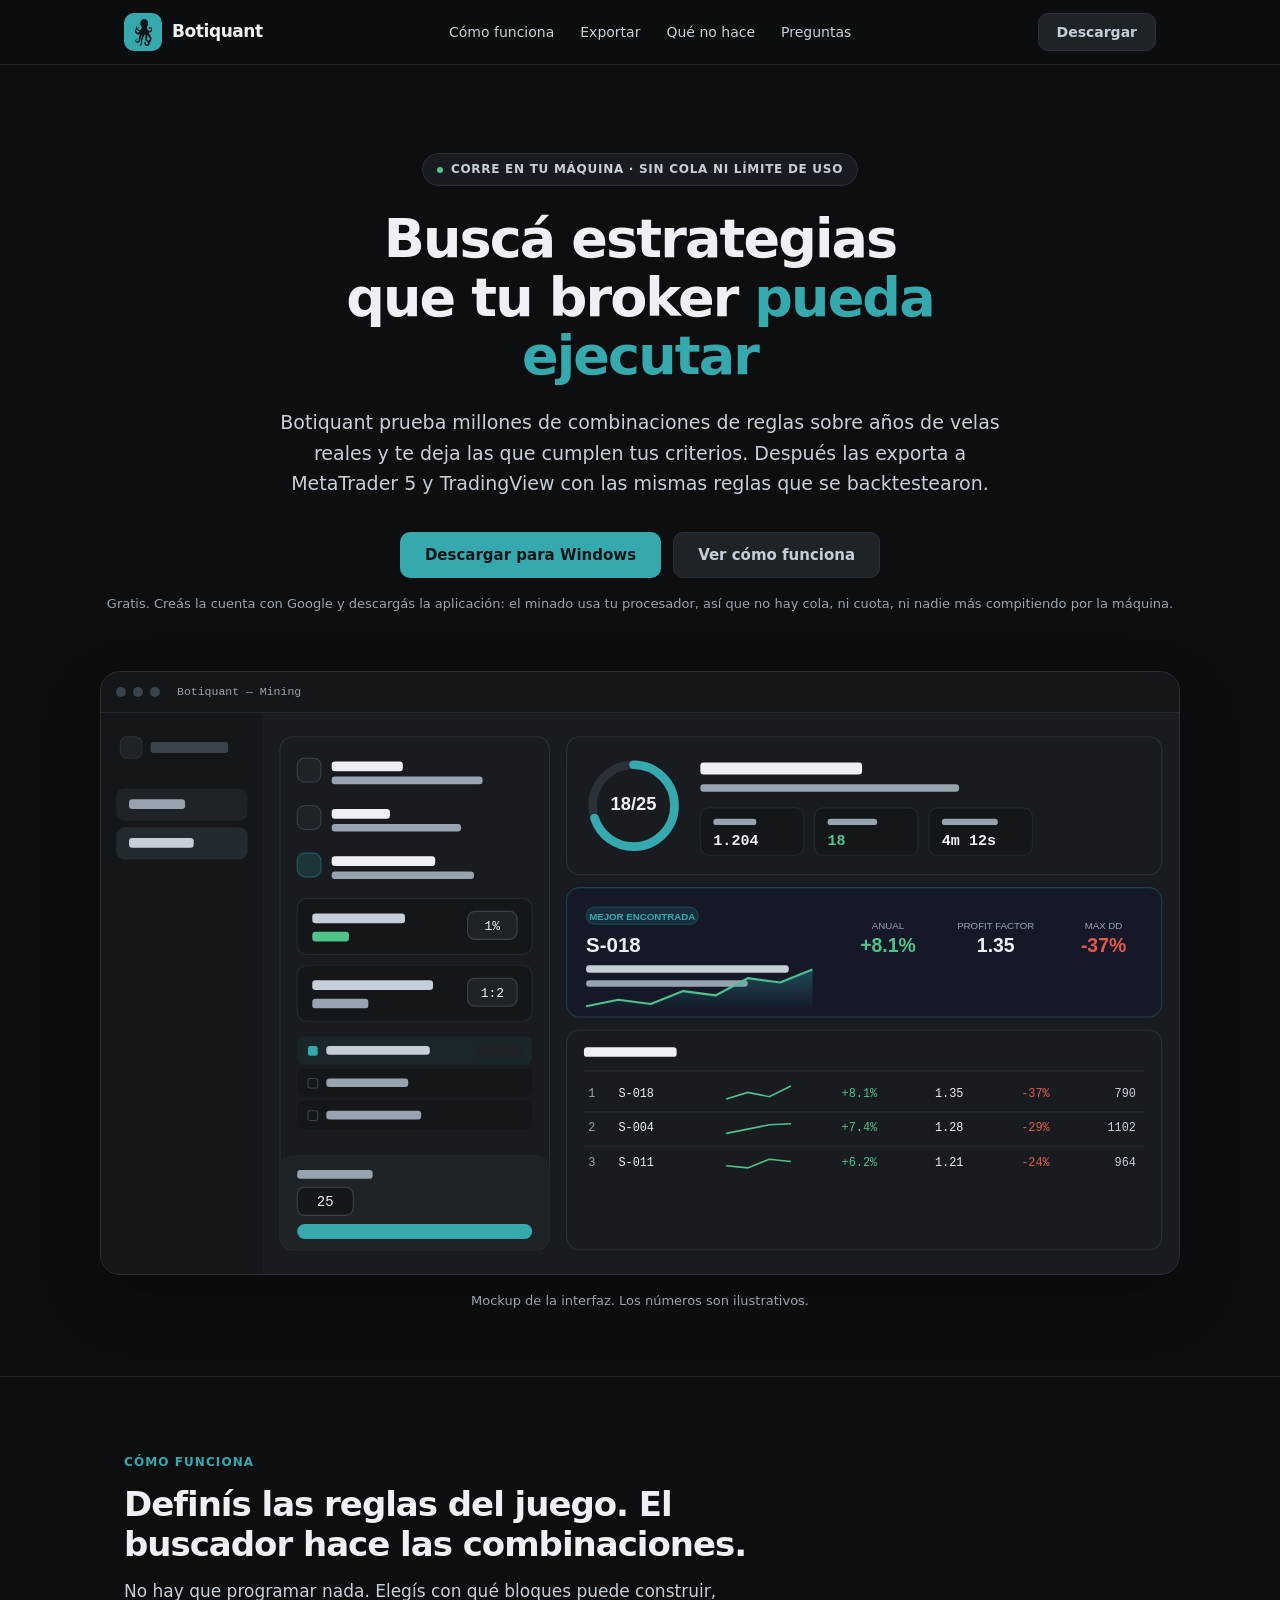
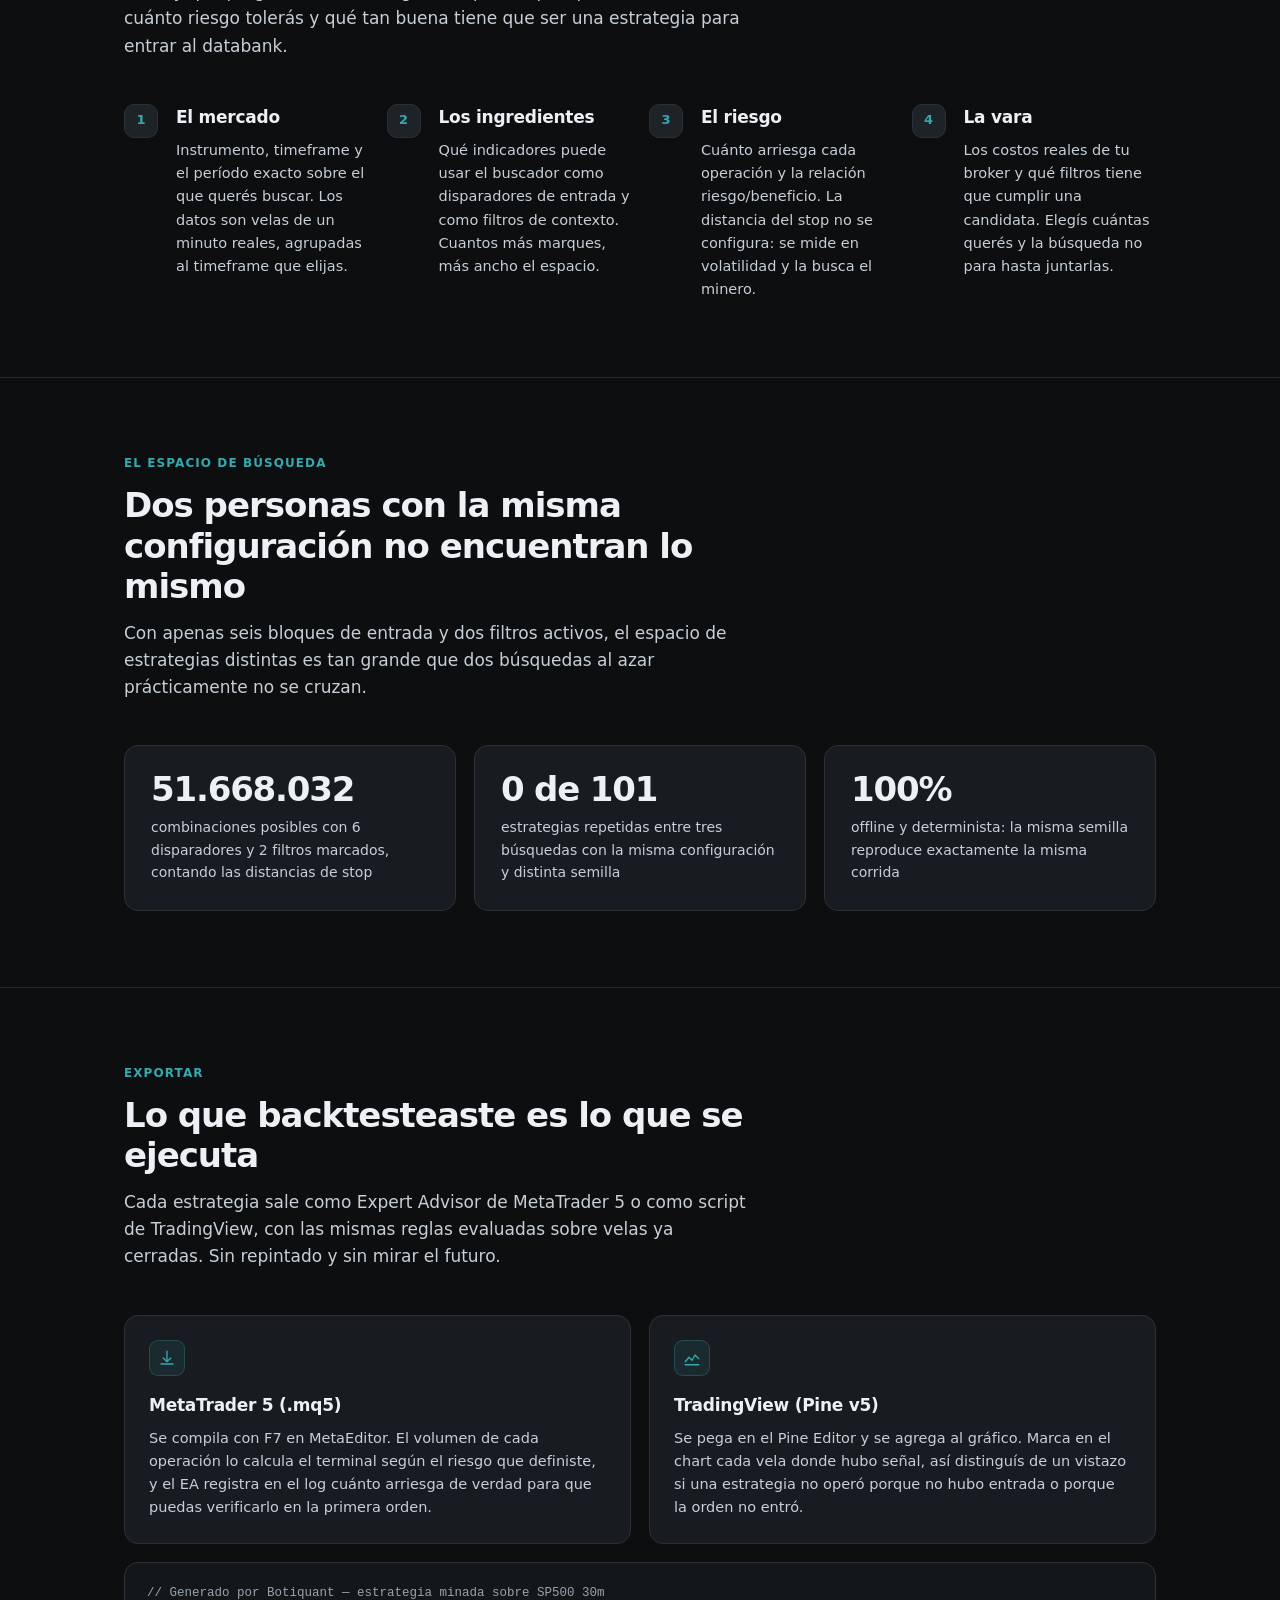
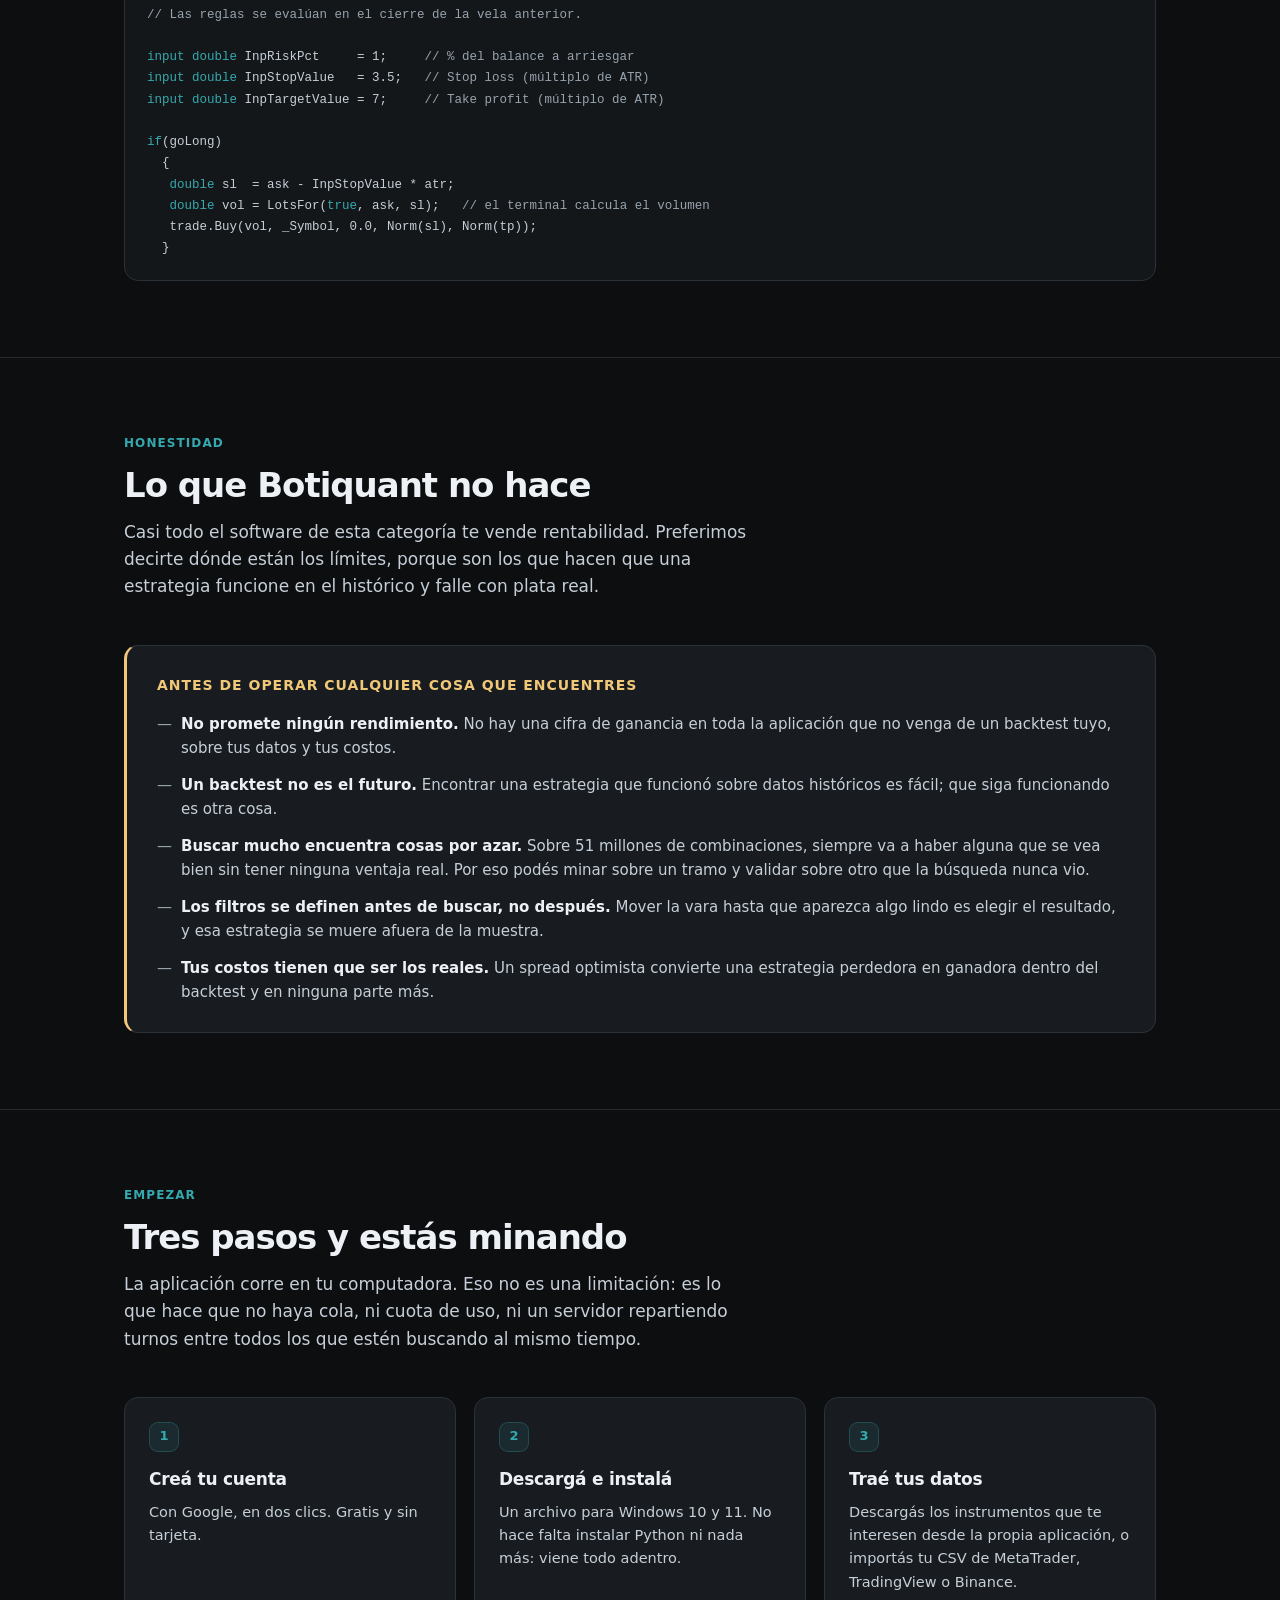
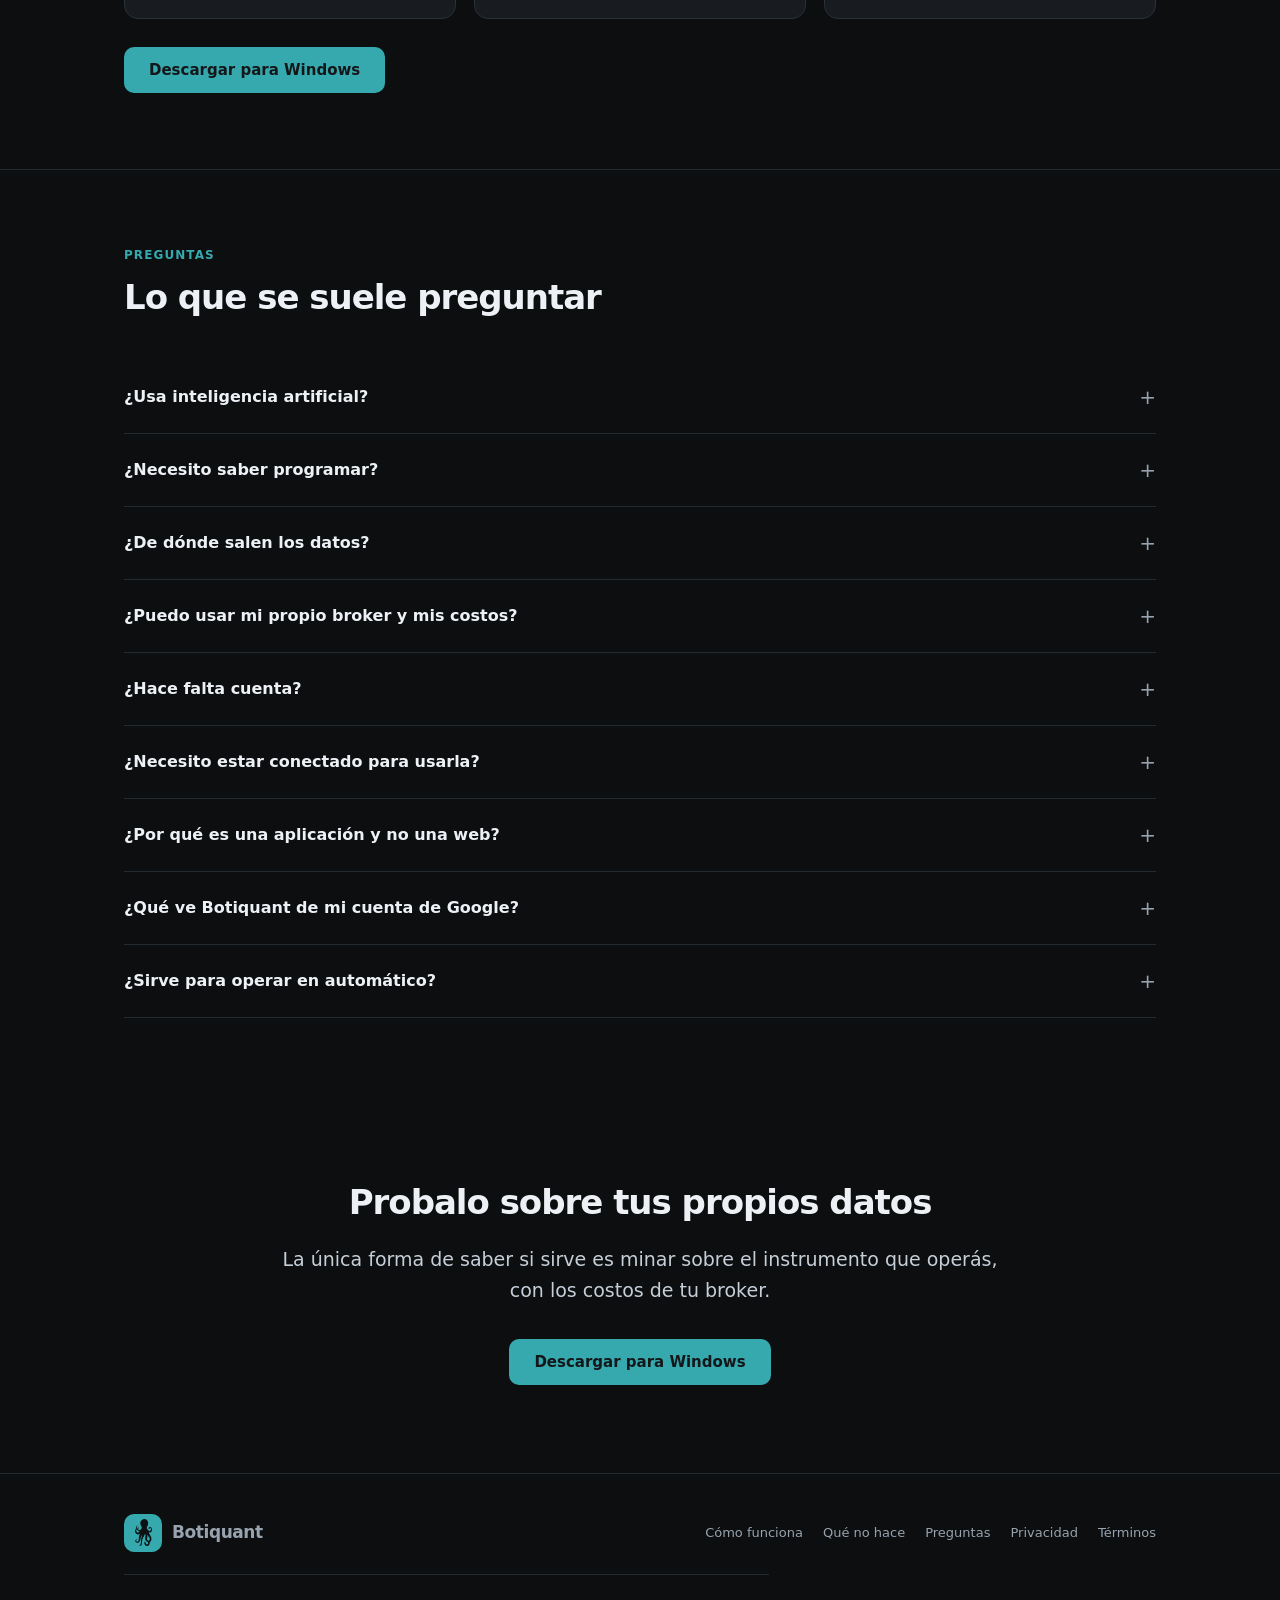
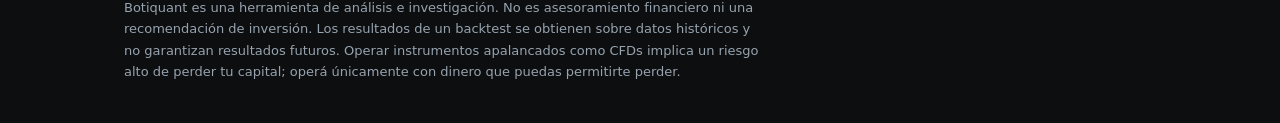
==== commit d5471be3: "Sesiones horarias, dos idiomas y la app simplificada a cuatro pantallas El minero ya podia restringi" ====
--- a/landing/index.html
+++ b/landing/index.html
@@ -484,8 +484,7 @@
     </div>
     <div class="grid g3">
       <div class="step-card"><span class="n">1</span><h3>Creá tu cuenta</h3>
-        <p>Con Google, en dos clics. Gratis y sin tarjeta. No vas a escribir ninguna
-        contraseña acá: la validación la hace Google.</p></div>
+        <p>Con Google, en dos clics. Gratis y sin tarjeta.</p></div>
       <div class="step-card"><span class="n">2</span><h3>Descargá e instalá</h3>
         <p>Un archivo para Windows 10 y 11. No hace falta instalar Python ni nada
         más: viene todo adentro.</p></div>
@@ -537,8 +536,8 @@
          de eso, y tus datos no salen de ahí.</p></details>
     <details><summary>¿Qué ve Botiquant de mi cuenta de Google?</summary>
       <p>Tu nombre, tu dirección de correo y tu foto. Nada más: no se piden permisos
-         sobre tu correo, tu agenda ni tus archivos. Nunca vas a escribir tu contraseña
-         en Botiquant, porque la validación la hace Google.</p></details>
+         sobre tu correo, tu agenda ni tus archivos. La sesión la abrís del lado de
+         Google, así que tus credenciales nunca pasan por acá.</p></details>
     <details><summary>¿Sirve para operar en automático?</summary>
       <p>El Expert Advisor exportado puede operar solo en MetaTrader 5. Antes de
          ponerlo con plata real, corrélo en el Strategy Tester de tu propio broker
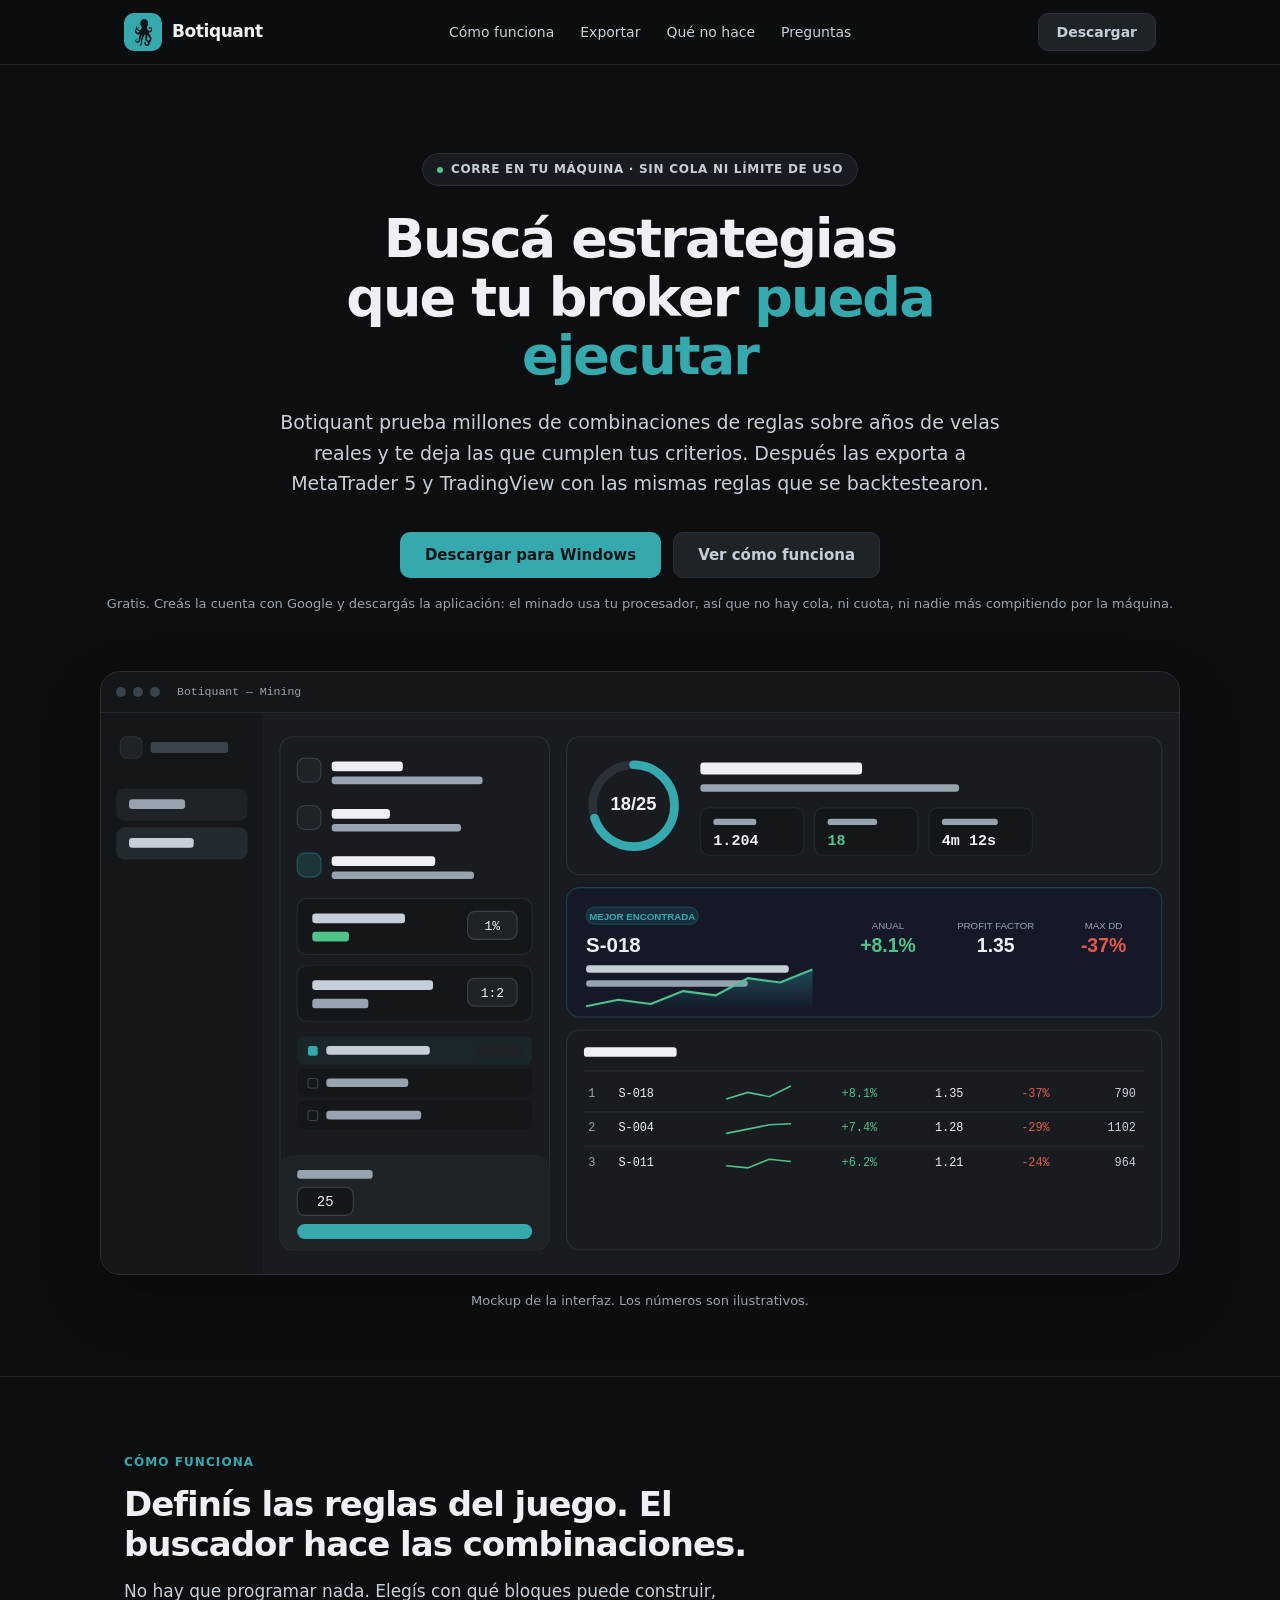
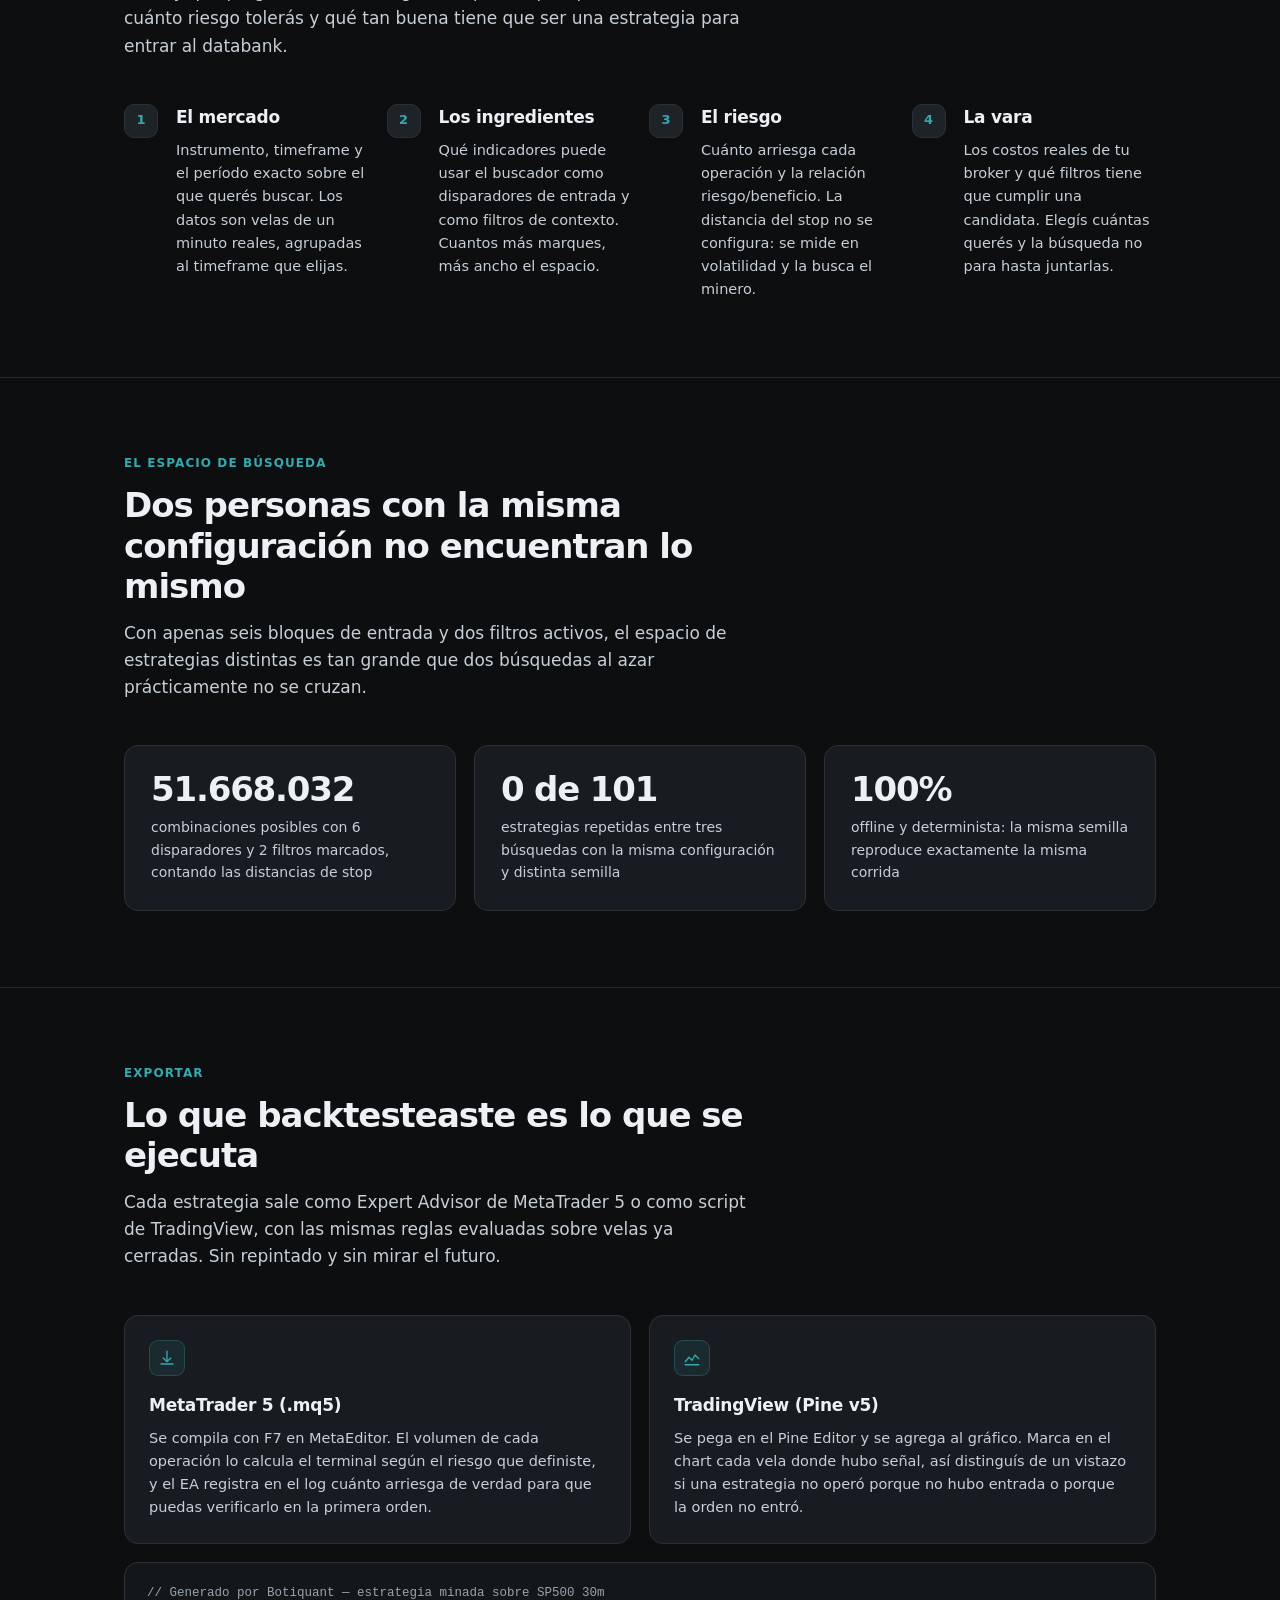
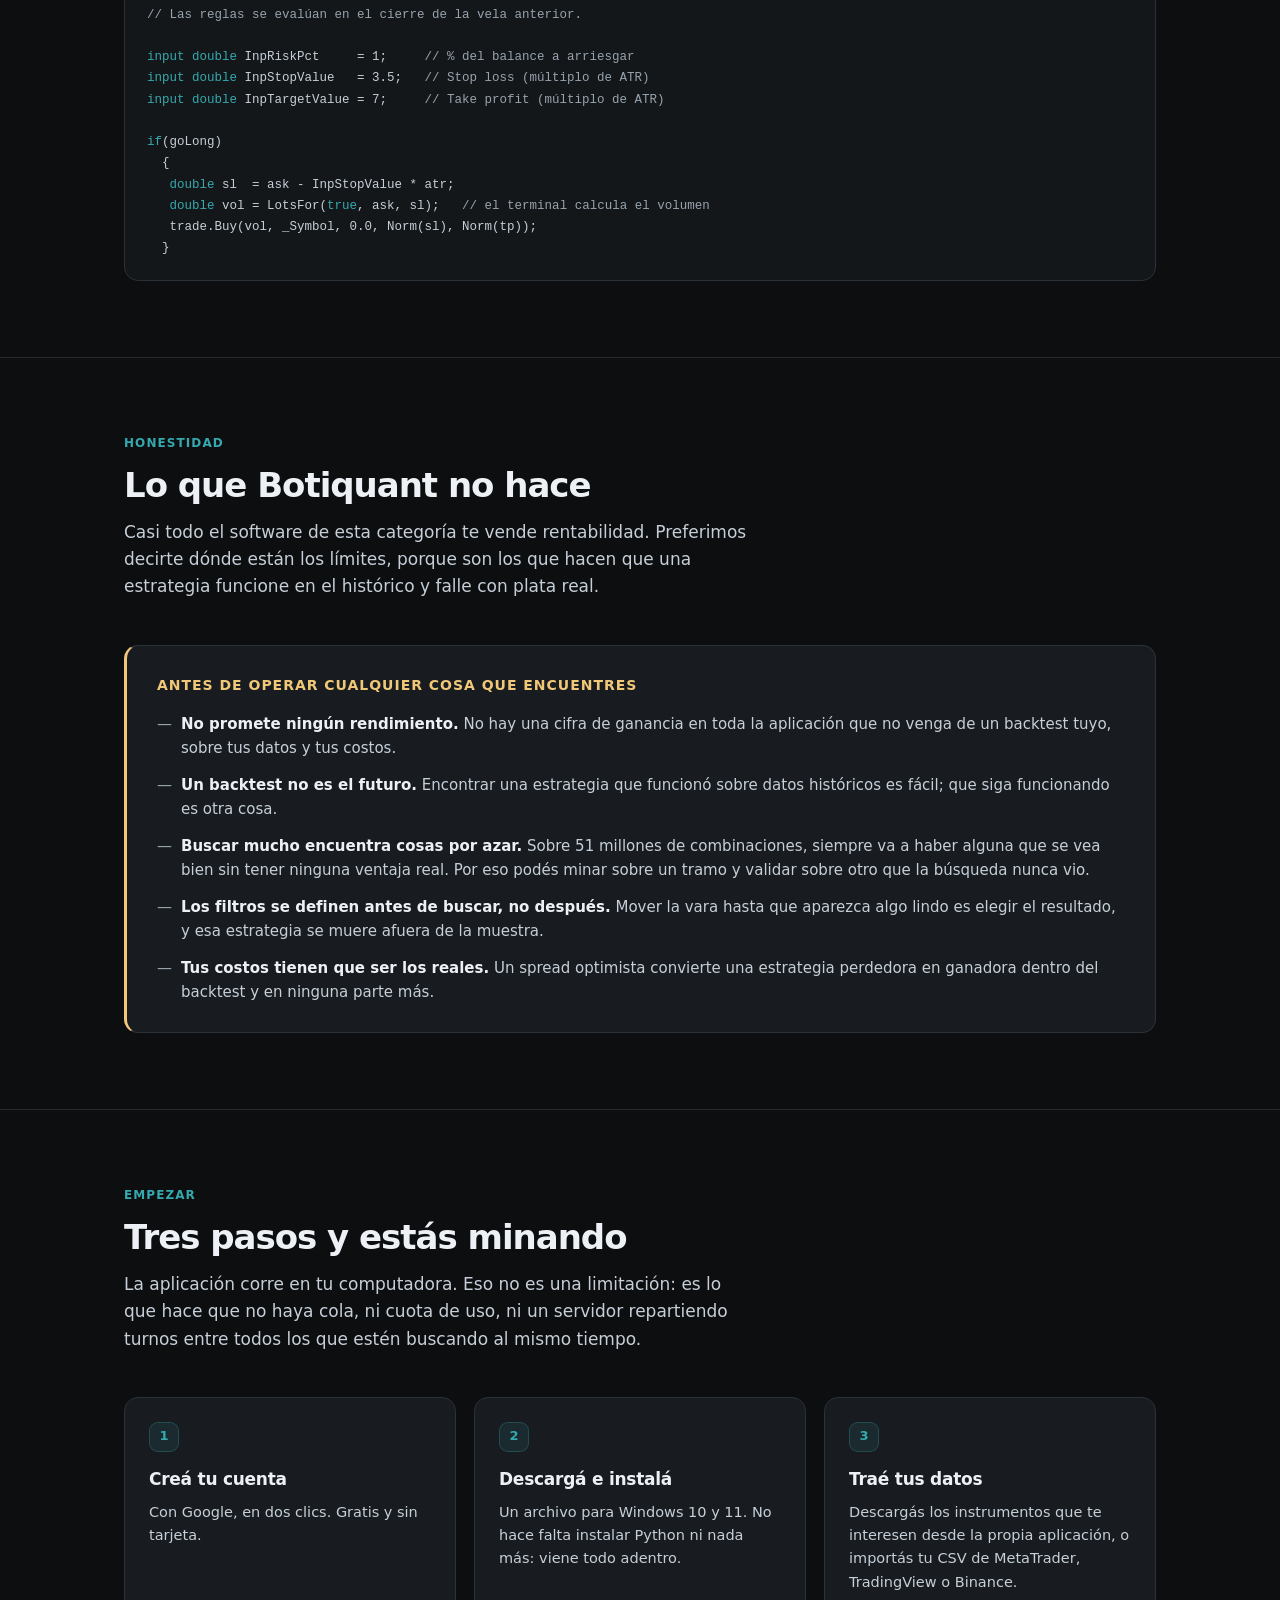
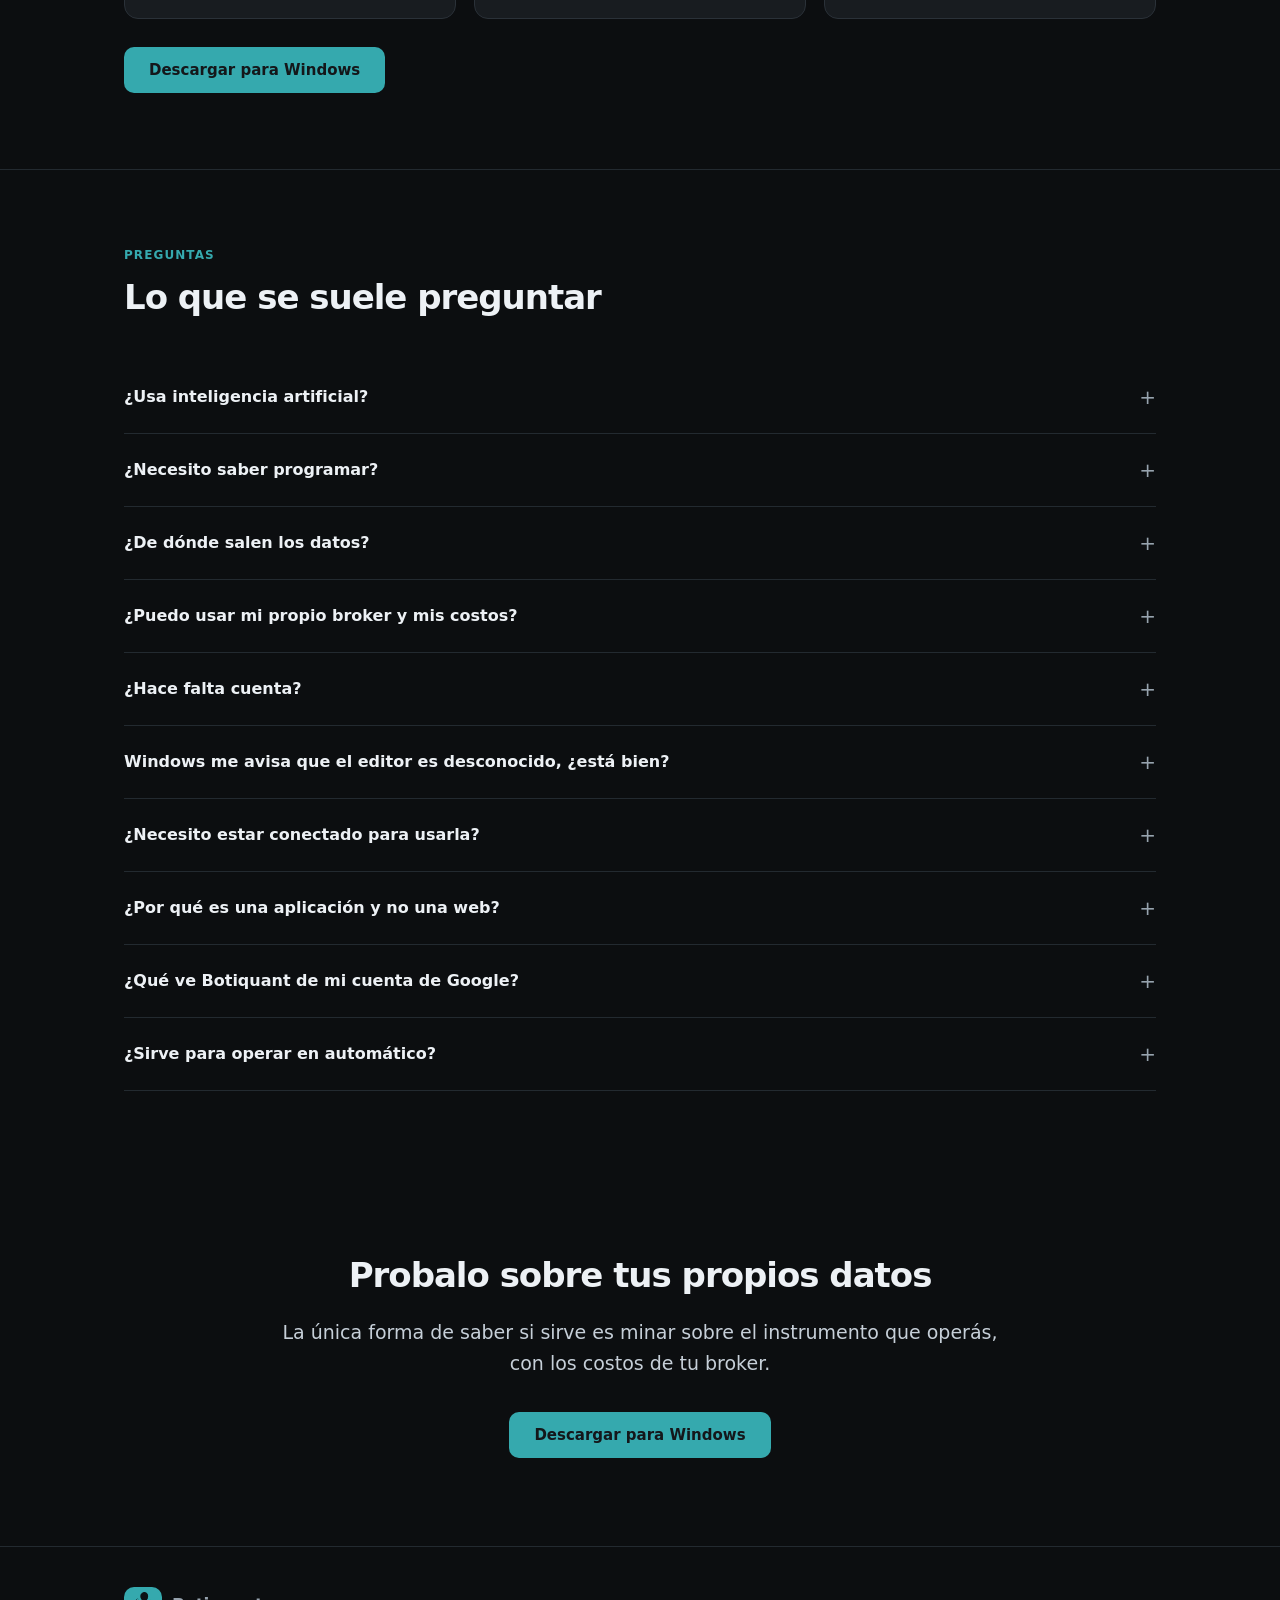
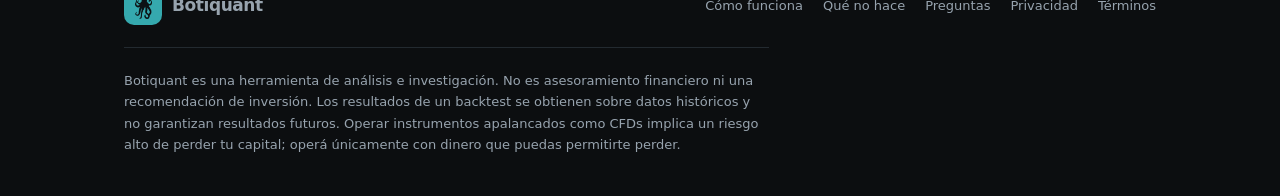
==== commit e251baf9: "Avisar del cartel de Windows antes de que aparezca SmartScreen muestra "Windows protegio su PC" con " ====
--- a/landing/index.html
+++ b/landing/index.html
@@ -525,6 +525,12 @@
       <p>Sí, y es gratis. Se crea con Google en dos clics y sirve para dos cosas:
          descargar la aplicación y llevarte tu licencia. Después de eso la aplicación
          funciona sola — no necesita conexión para backtestear ni para minar.</p></details>
+    <details><summary>Windows me avisa que el editor es desconocido, ¿está bien?</summary>
+      <p>Sí. Ese aviso —"Windows protegió su PC"— aparece con cualquier aplicación
+         nueva que todavía no acumuló historial de descargas, y no dice nada sobre
+         lo que la aplicación hace. Hacé clic en <b>Más información</b> y después en
+         <b>Ejecutar de todas formas</b>. Sale una sola vez: del segundo arranque en
+         adelante Windows ya no pregunta.</p></details>
     <details><summary>¿Necesito estar conectado para usarla?</summary>
       <p>No. La licencia se verifica en tu propia máquina, sin consultar a ningún
          servidor. Sólo hace falta internet para descargar datos de mercado nuevos o
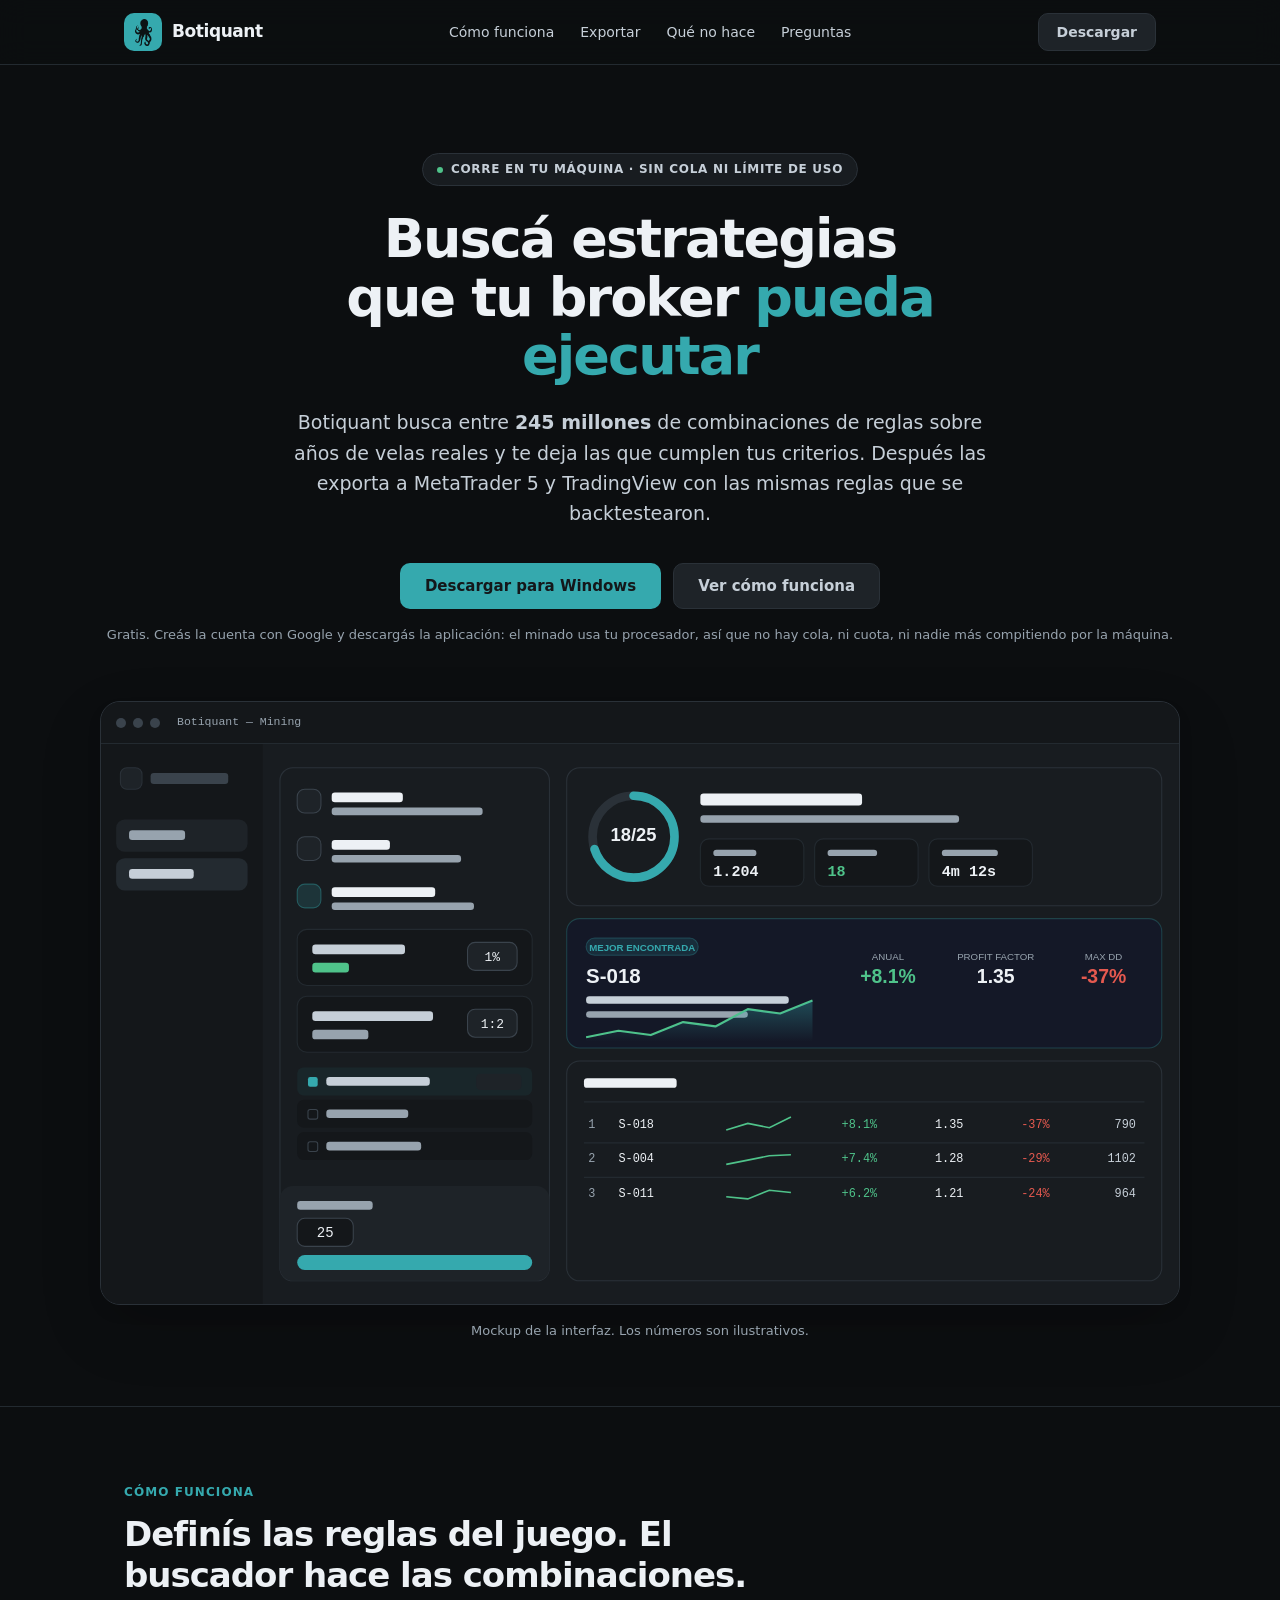
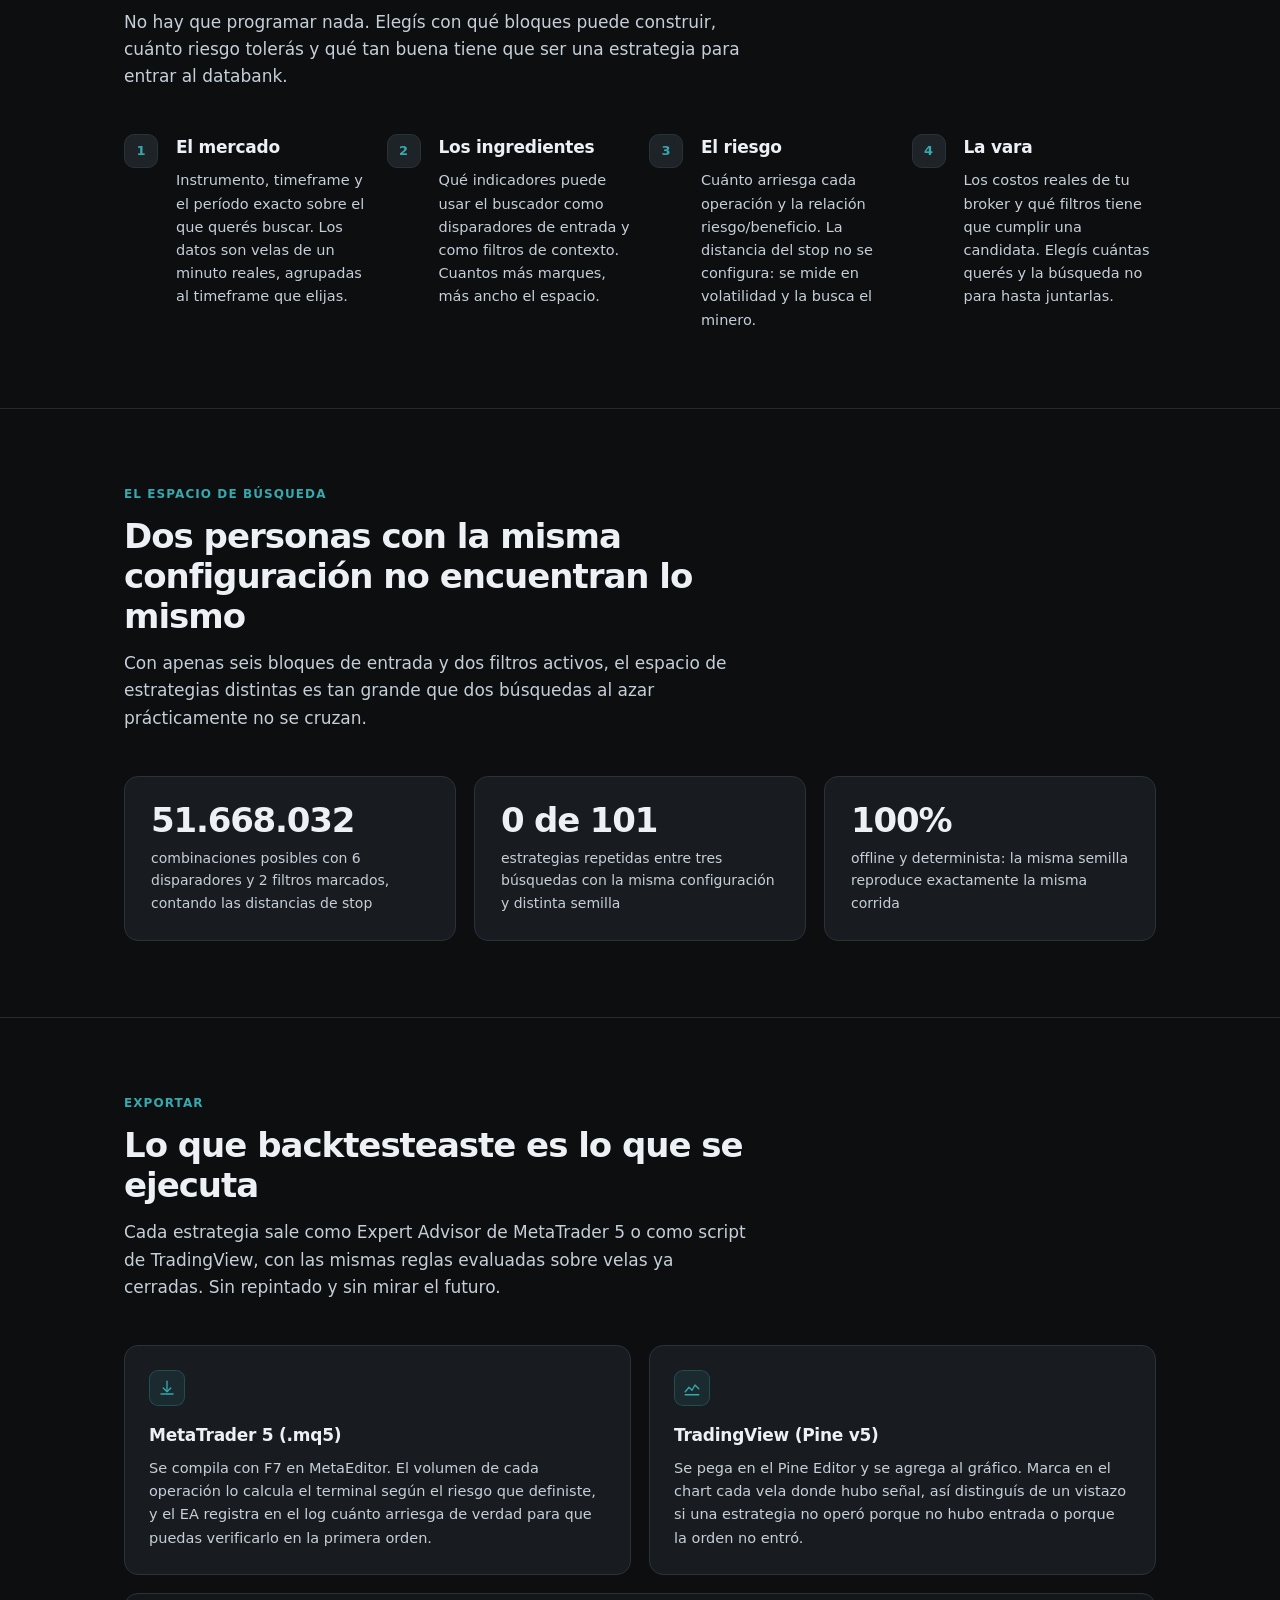
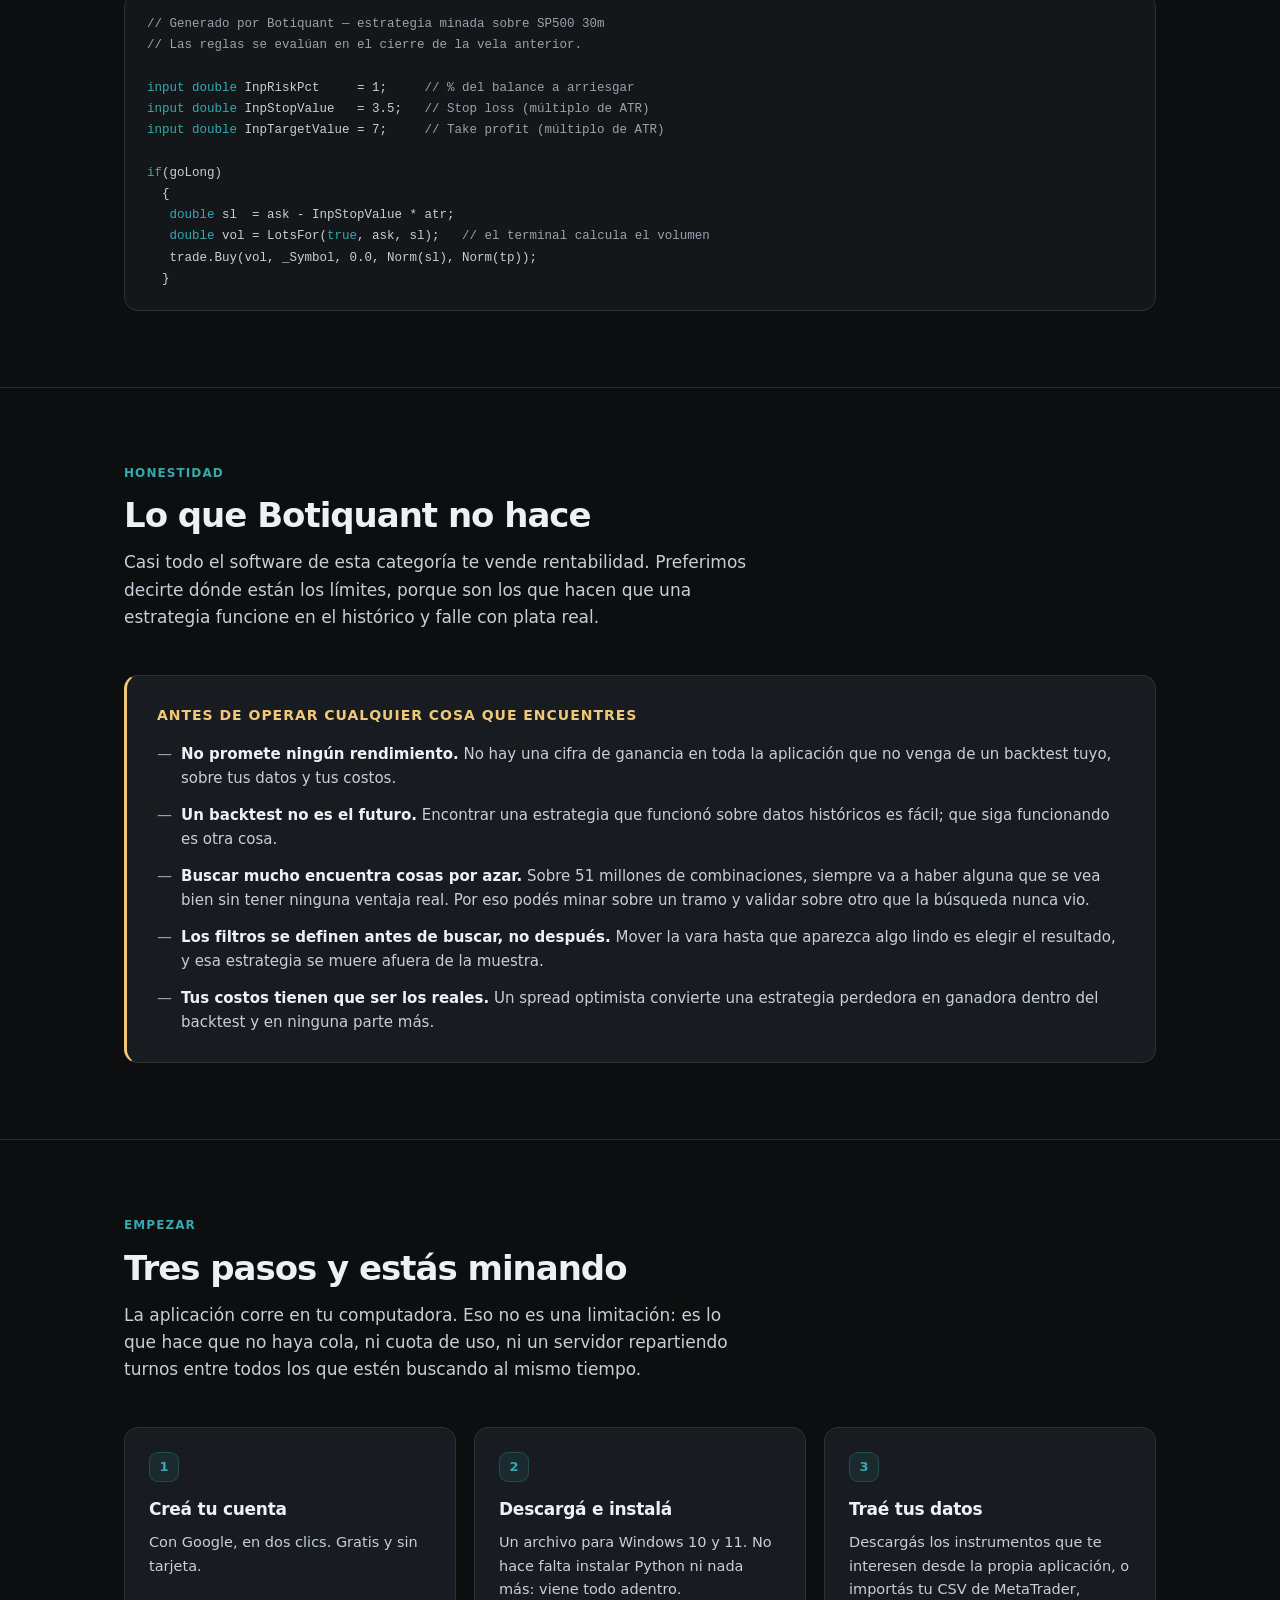
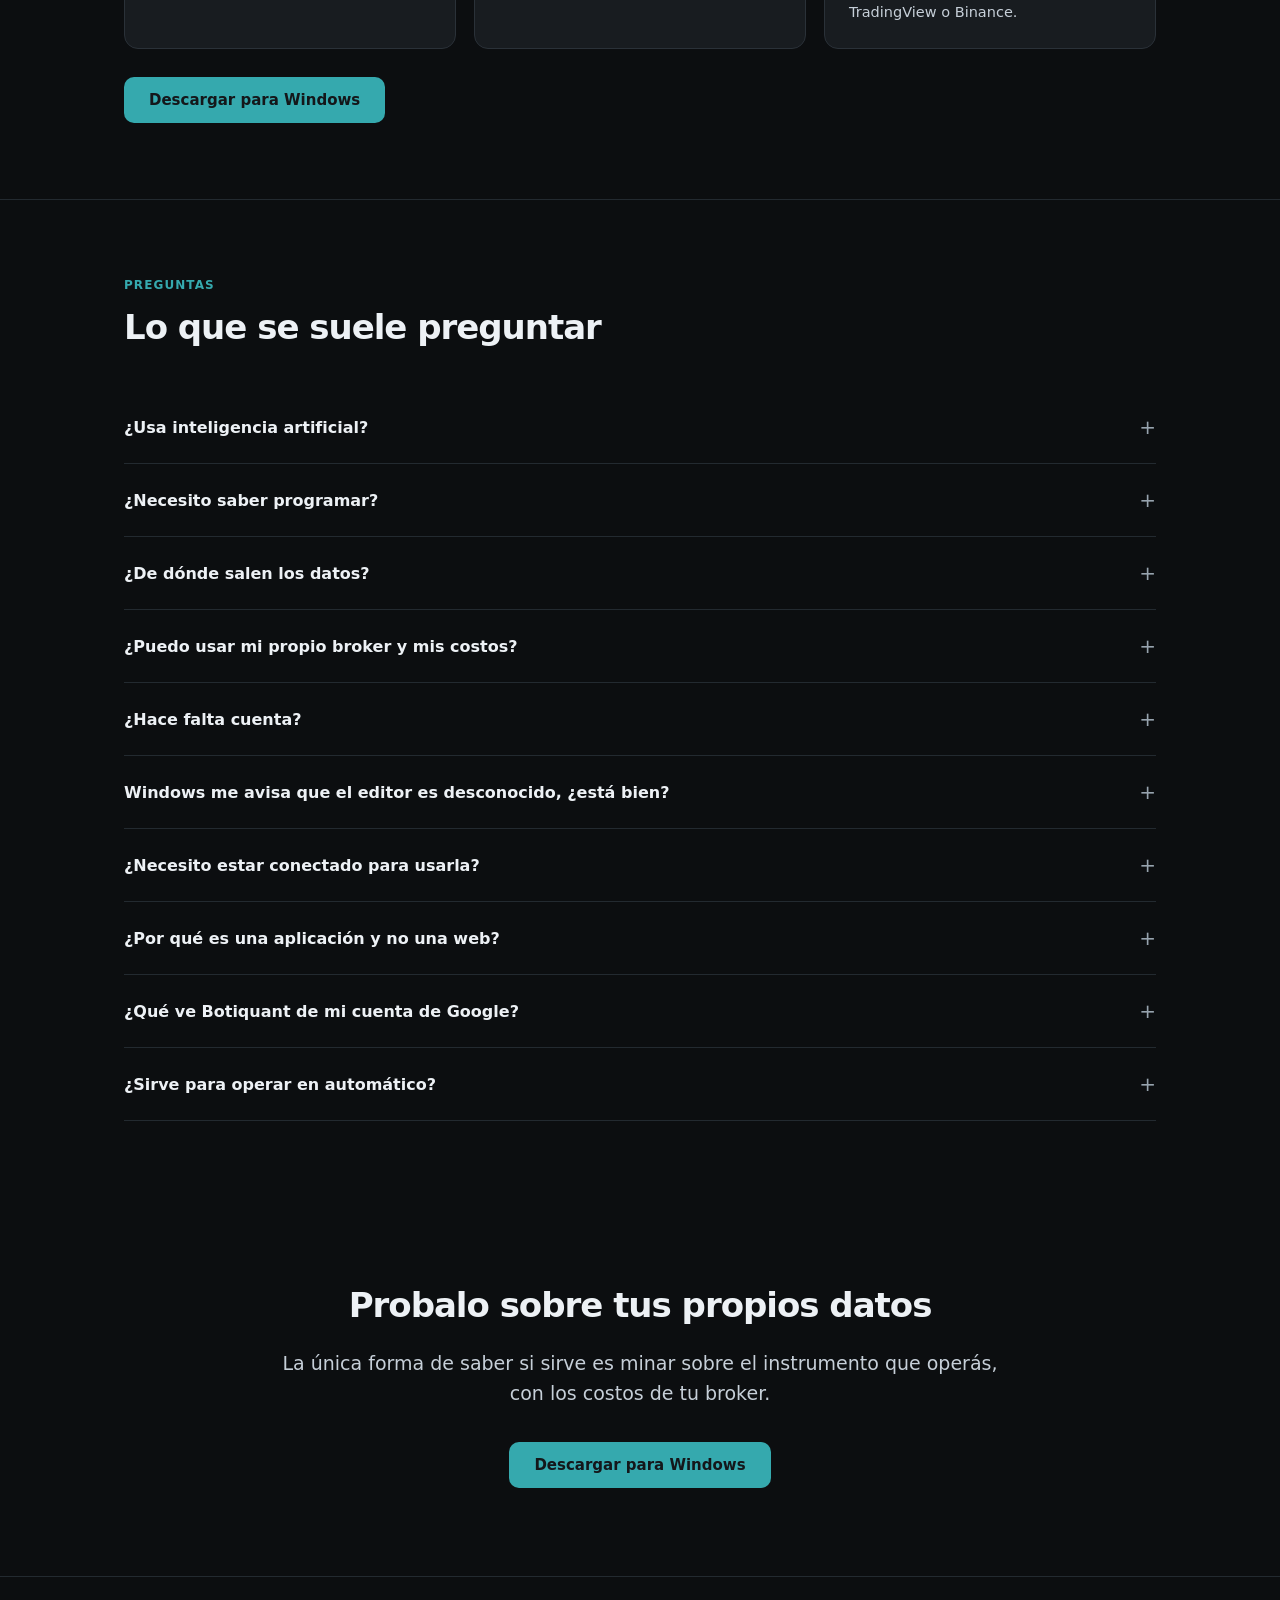
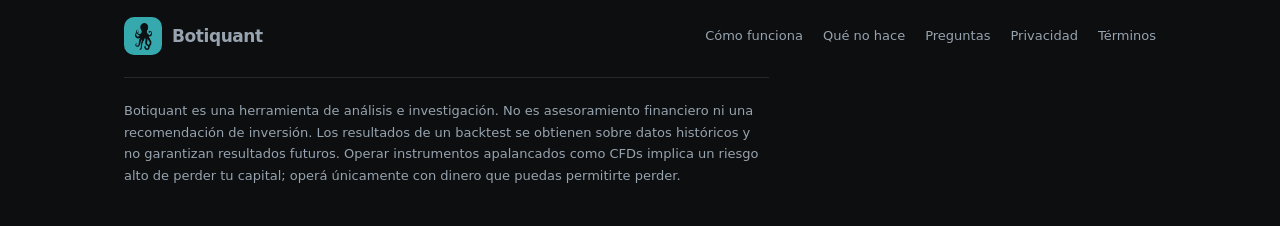
==== commit e0ad1181: "El callejon sin salida de una busqueda vacia se arregla con un clic Cuando no pasa ninguna candidata" ====
--- a/landing/index.html
+++ b/landing/index.html
@@ -168,6 +168,17 @@
   background:var(--card);border:1px solid var(--border);border-radius:999px;padding:4px 12px 4px 4px}
 .chip img{width:24px;height:24px;border-radius:50%;display:block}
 @media(max-width:620px){.chip span{display:none}.chip{padding:4px}}
+/* En un teléfono, los enlaces del pie medían 21 px de alto: más chico que la
+   yema de un dedo, y la guía de accesibilidad pide 44. Importa acá porque el
+   tráfico viene de YouTube —o sea de teléfonos— y porque en ese pie están
+   Privacidad y Términos, que son justo los que alguien busca cuando está
+   decidiendo si confía.
+   Sólo el área tocable, y sólo en pantallas chicas: con un mouse se apunta
+   fino y el relleno extra separaría los enlaces sin motivo. */
+@media(max-width:760px){
+  .foot-row a,.nav a{display:inline-flex;align-items:center;min-height:44px;padding:2px 4px}
+  .foot-row{gap:2px 14px}
+}
 @media(prefers-reduced-motion:reduce){*{animation:none!important;transition:none!important}html{scroll-behavior:auto}}
 </style>
 </head>
@@ -198,9 +209,9 @@
   <div class="eyebrow"><span class="dot"></span> Corre en tu máquina · sin cola ni límite de uso</div>
   <h1>Buscá estrategias que tu broker <em>pueda ejecutar</em></h1>
   <p class="sub">
-    Botiquant prueba millones de combinaciones de reglas sobre años de velas reales
-    y te deja las que cumplen tus criterios. Después las exporta a MetaTrader 5 y
-    TradingView con las mismas reglas que se backtestearon.
+    Botiquant busca entre <b>245 millones</b> de combinaciones de reglas sobre años
+    de velas reales y te deja las que cumplen tus criterios. Después las exporta a
+    MetaTrader 5 y TradingView con las mismas reglas que se backtestearon.
   </p>
   <div class="cta">
     <a class="btn lg" data-descargar href="/cuenta">Descargar para Windows</a>
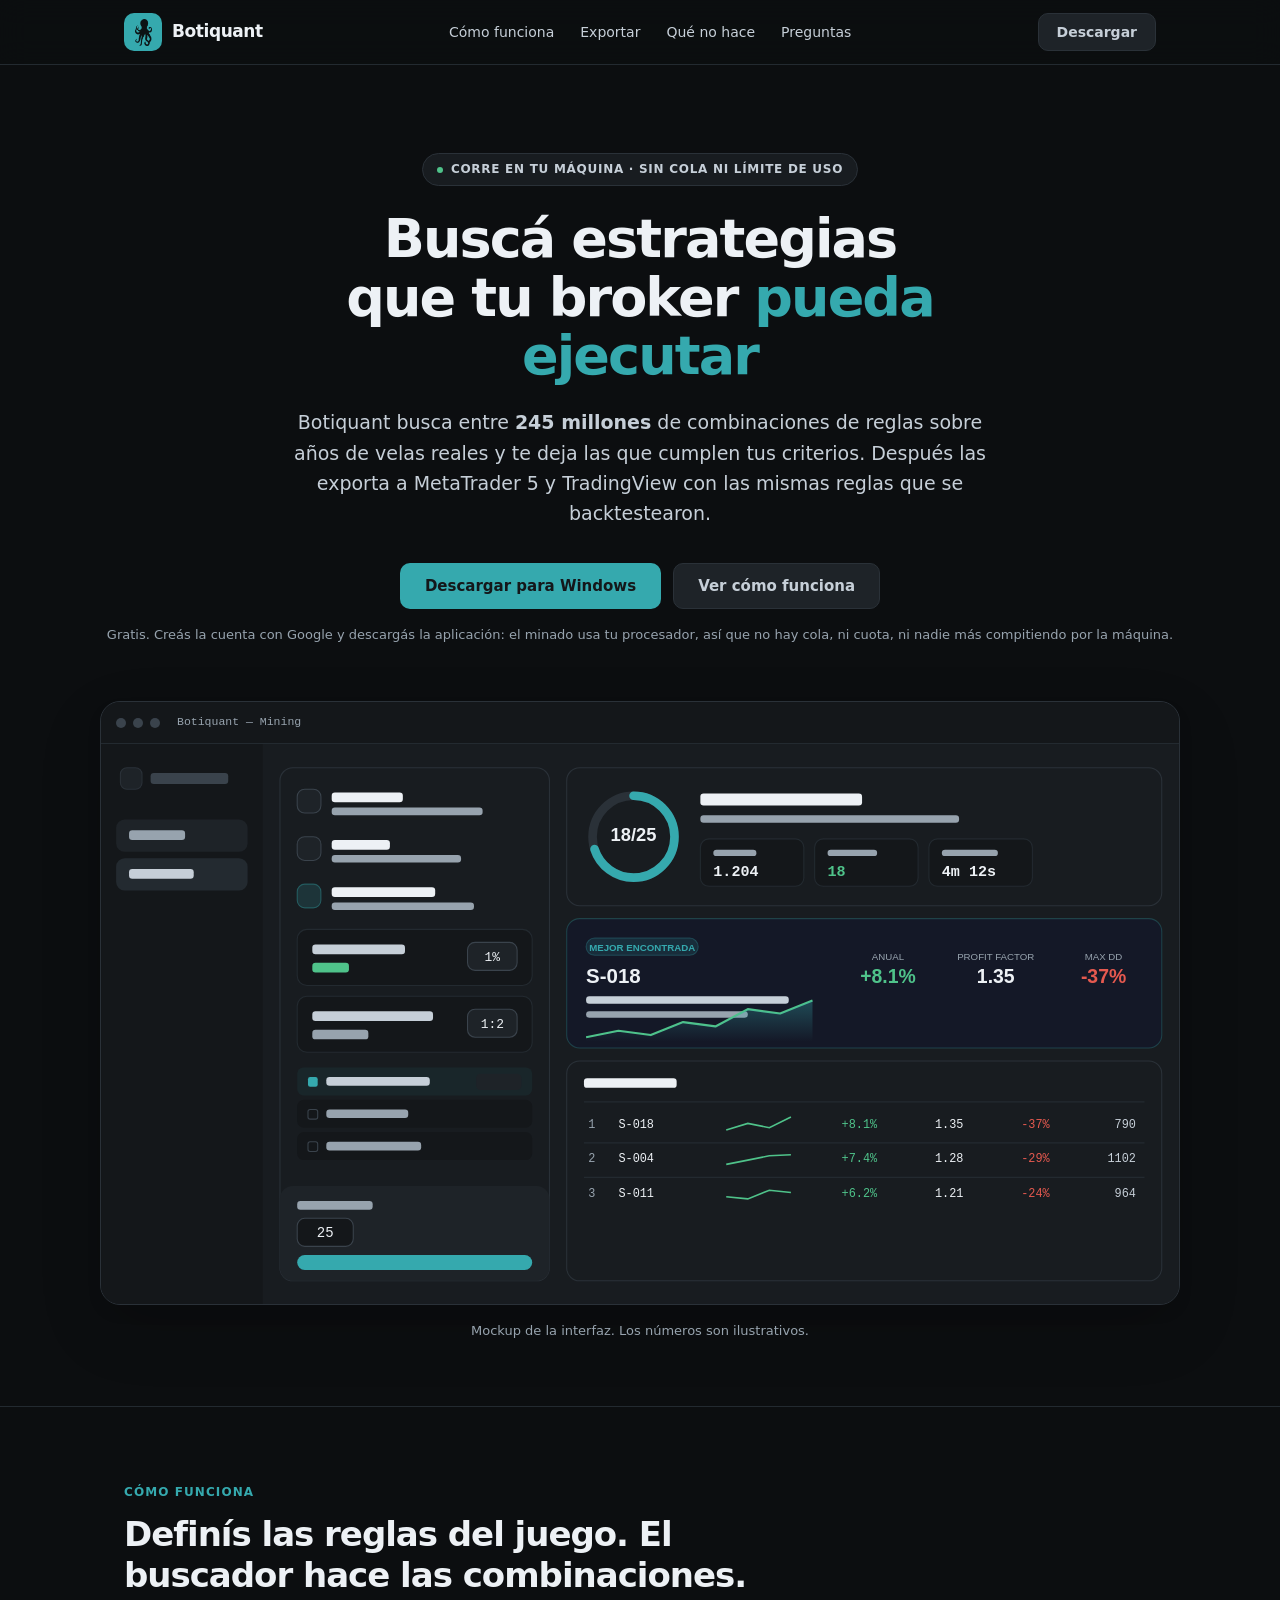
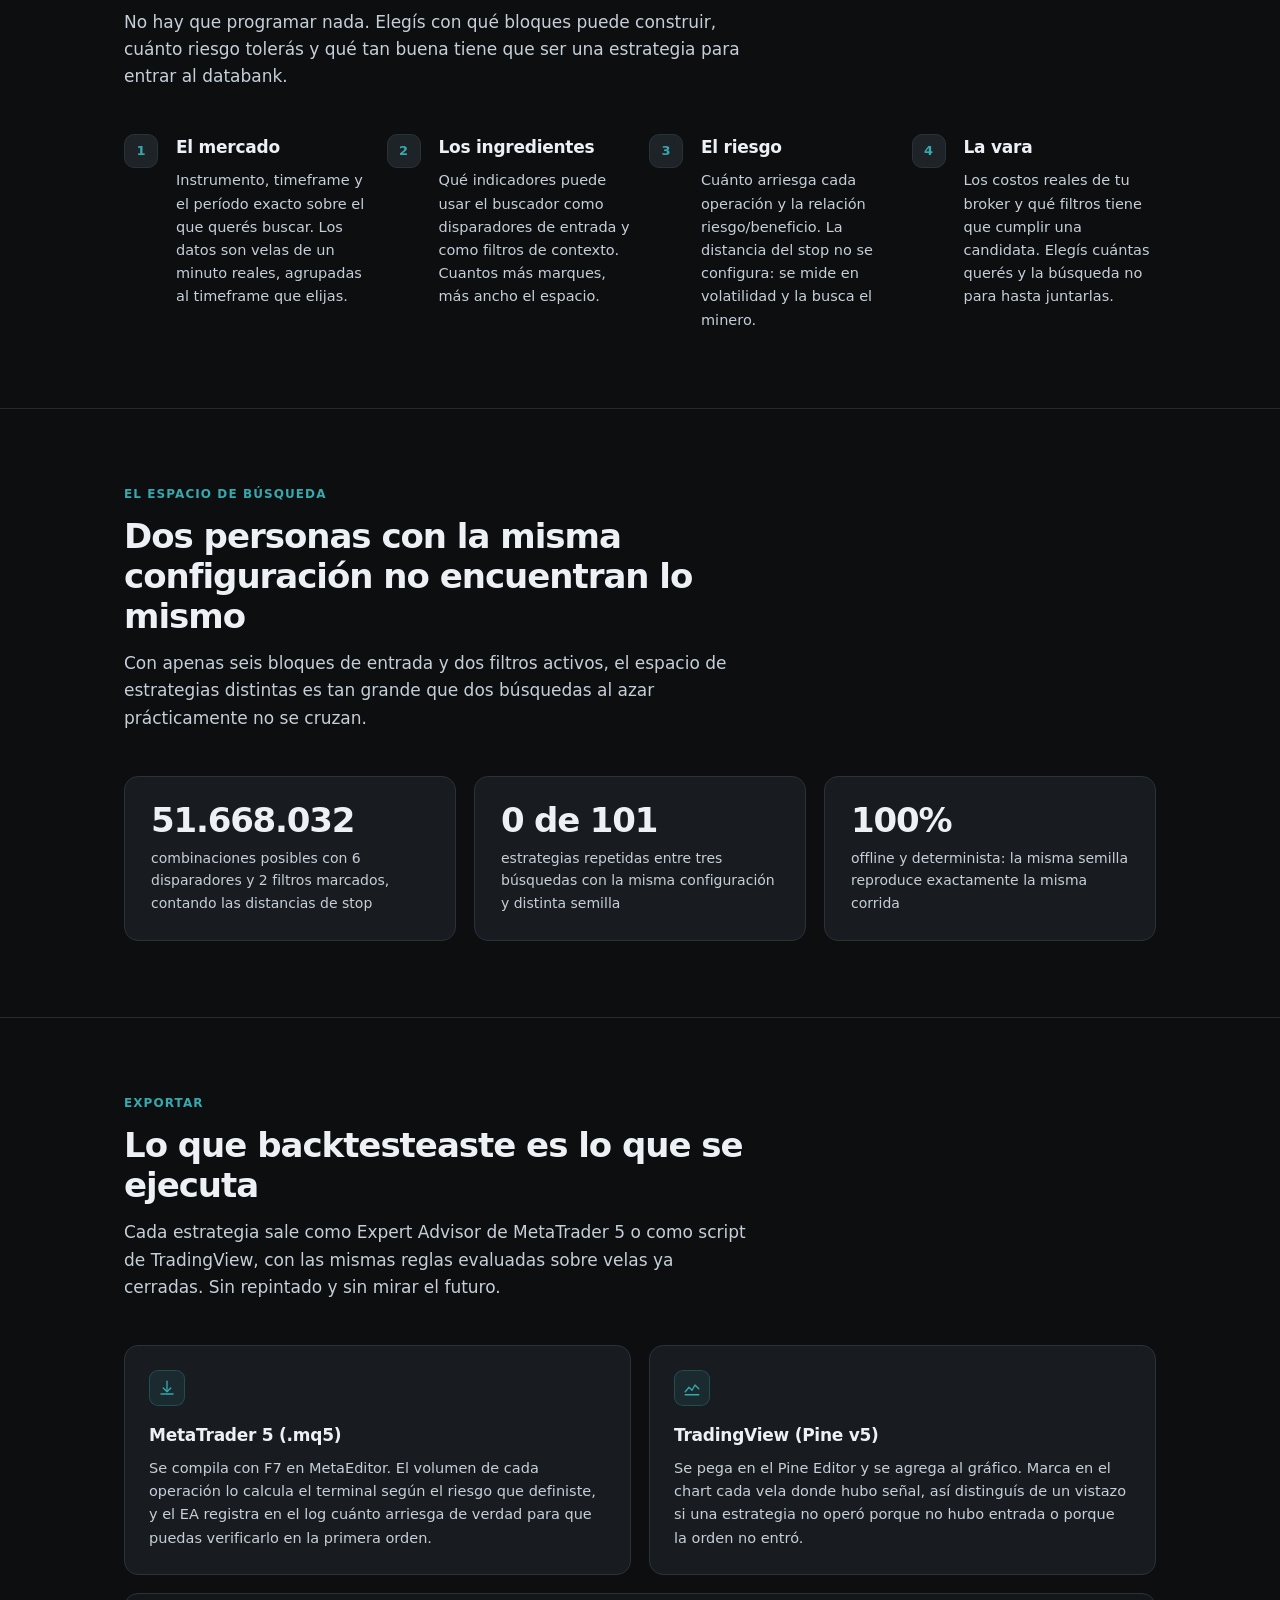
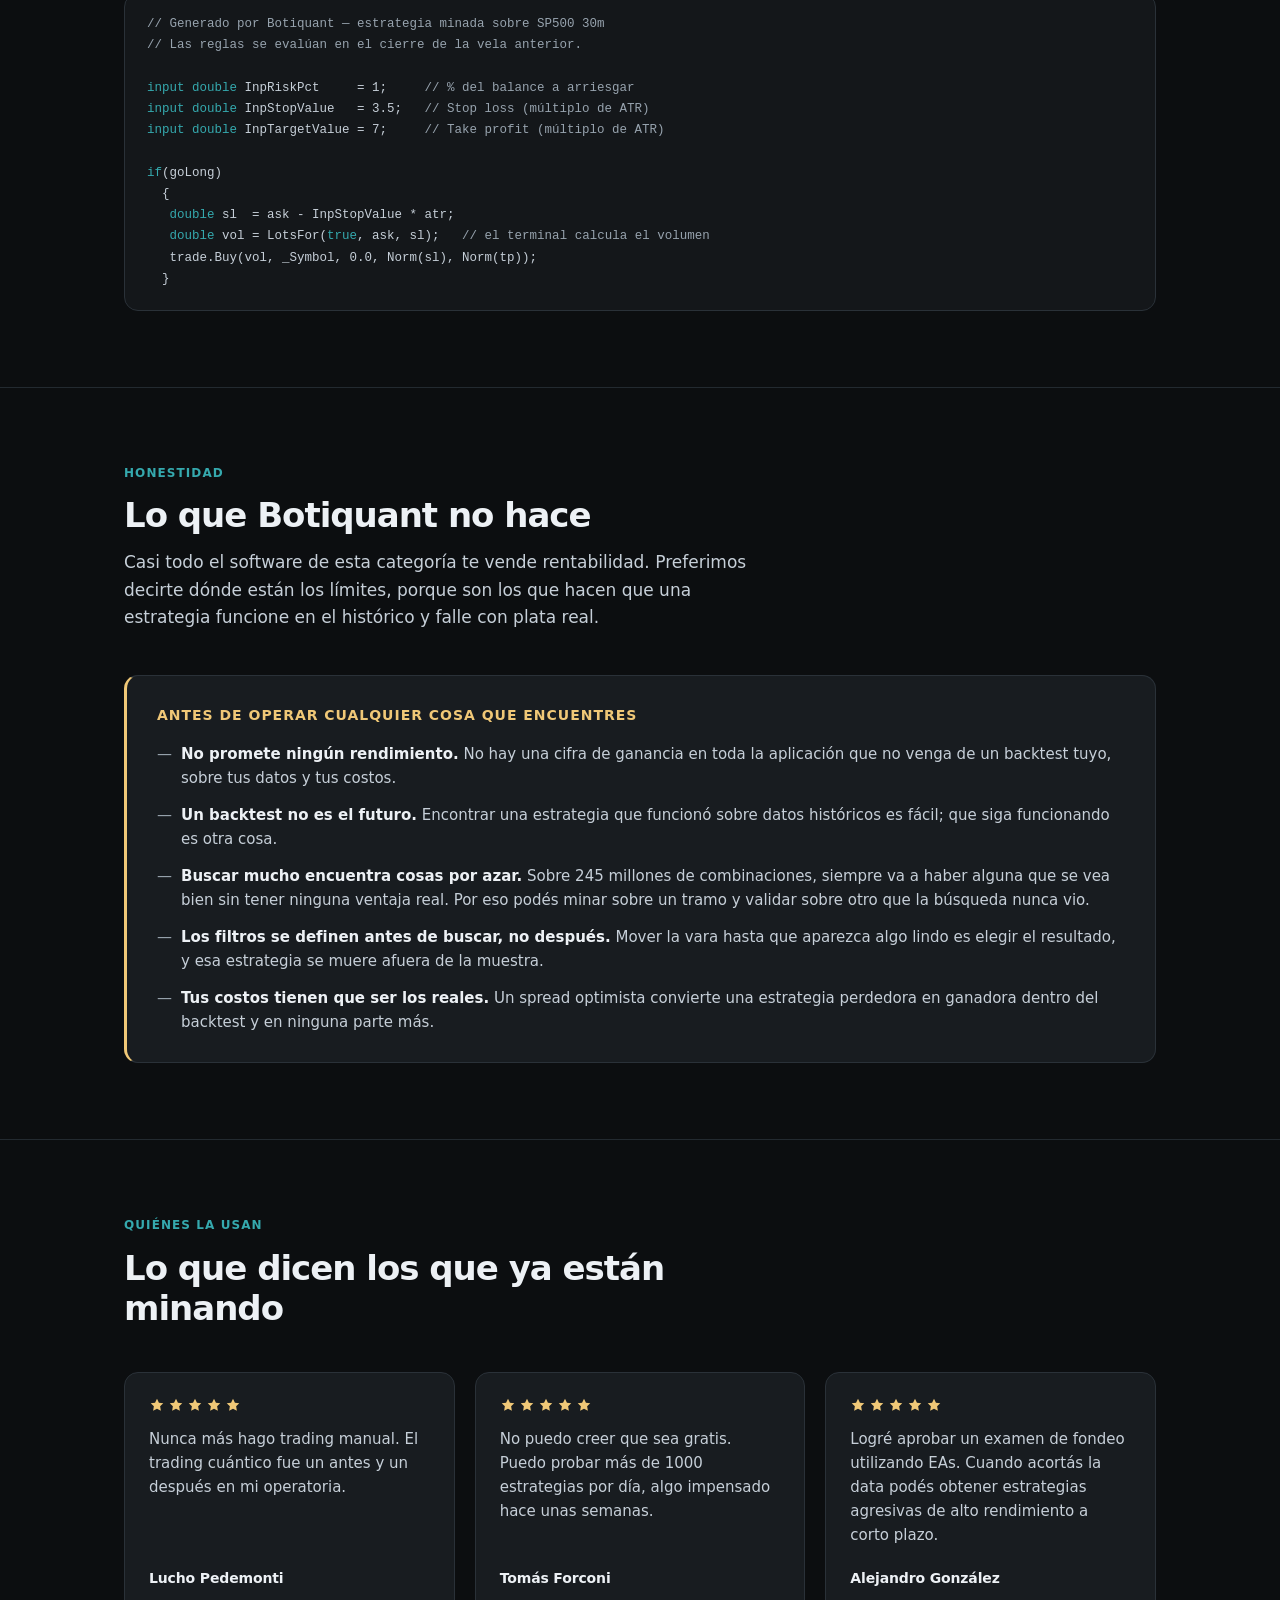
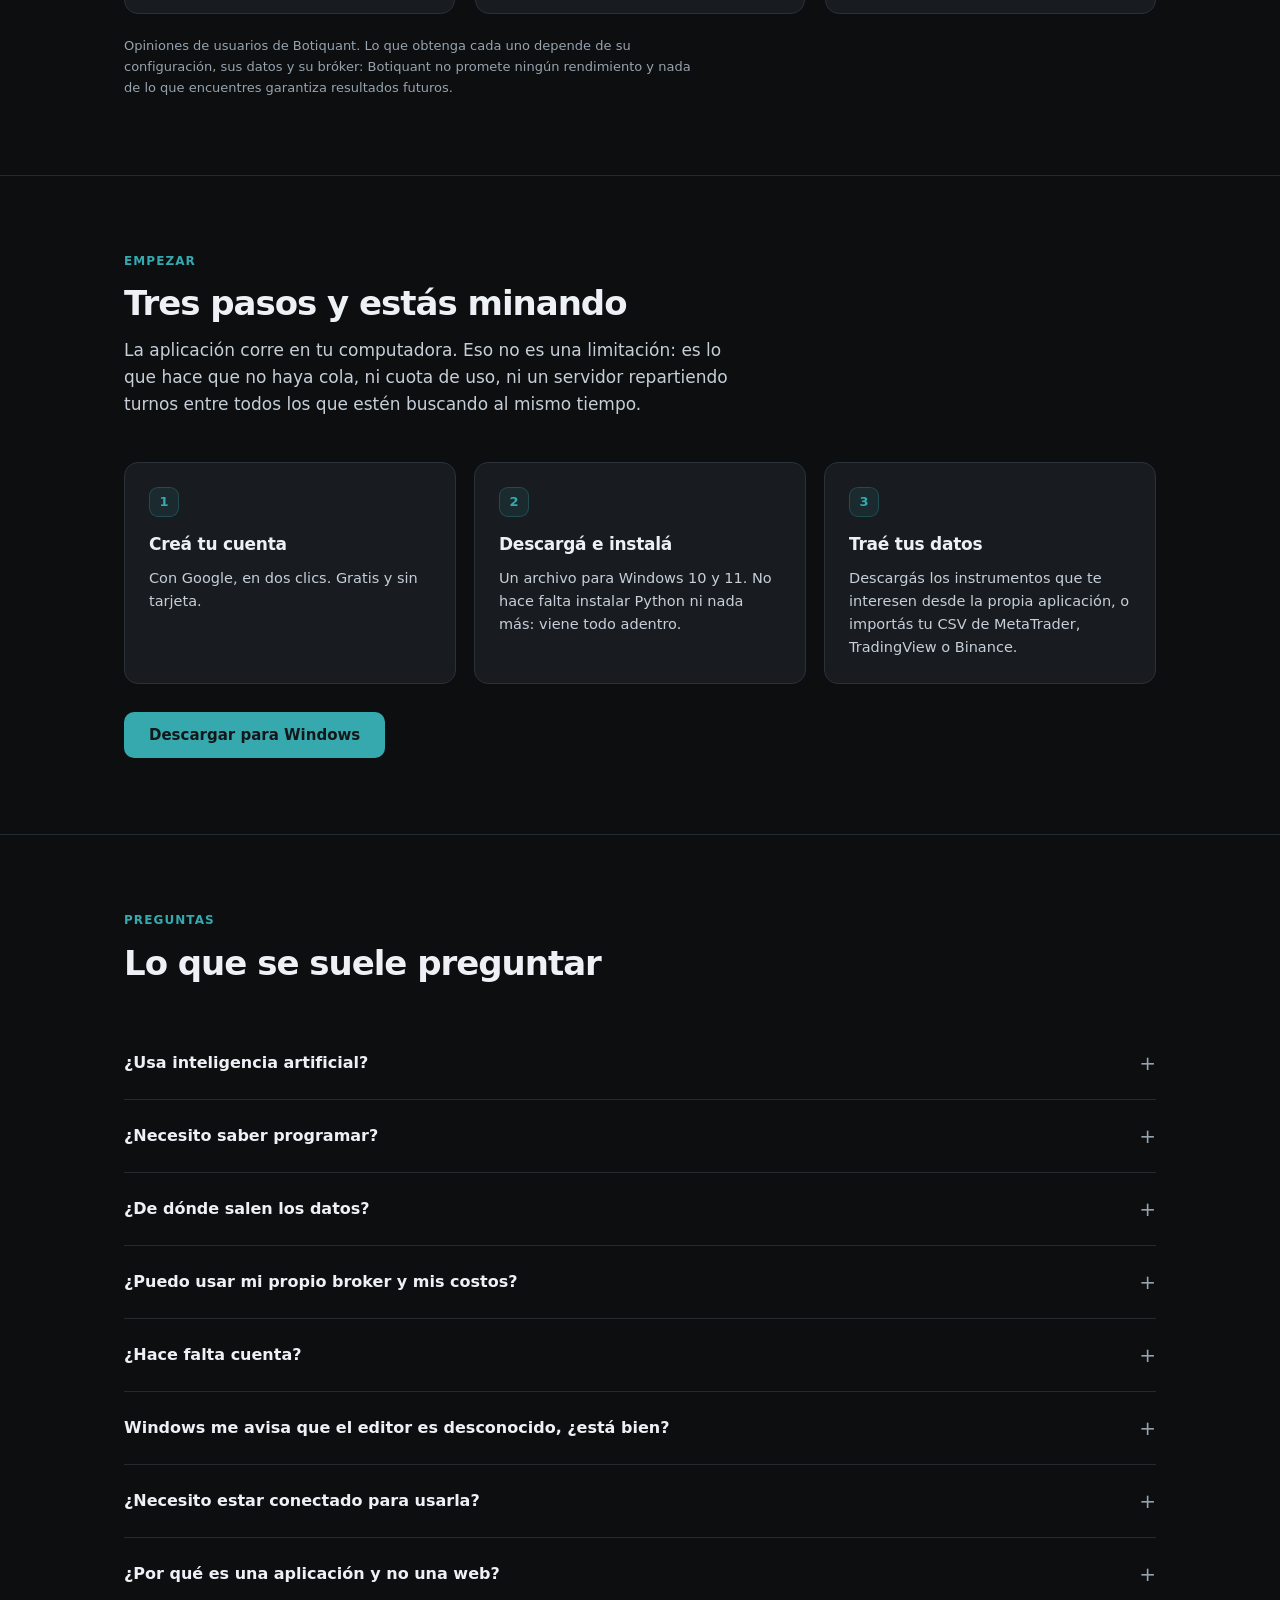
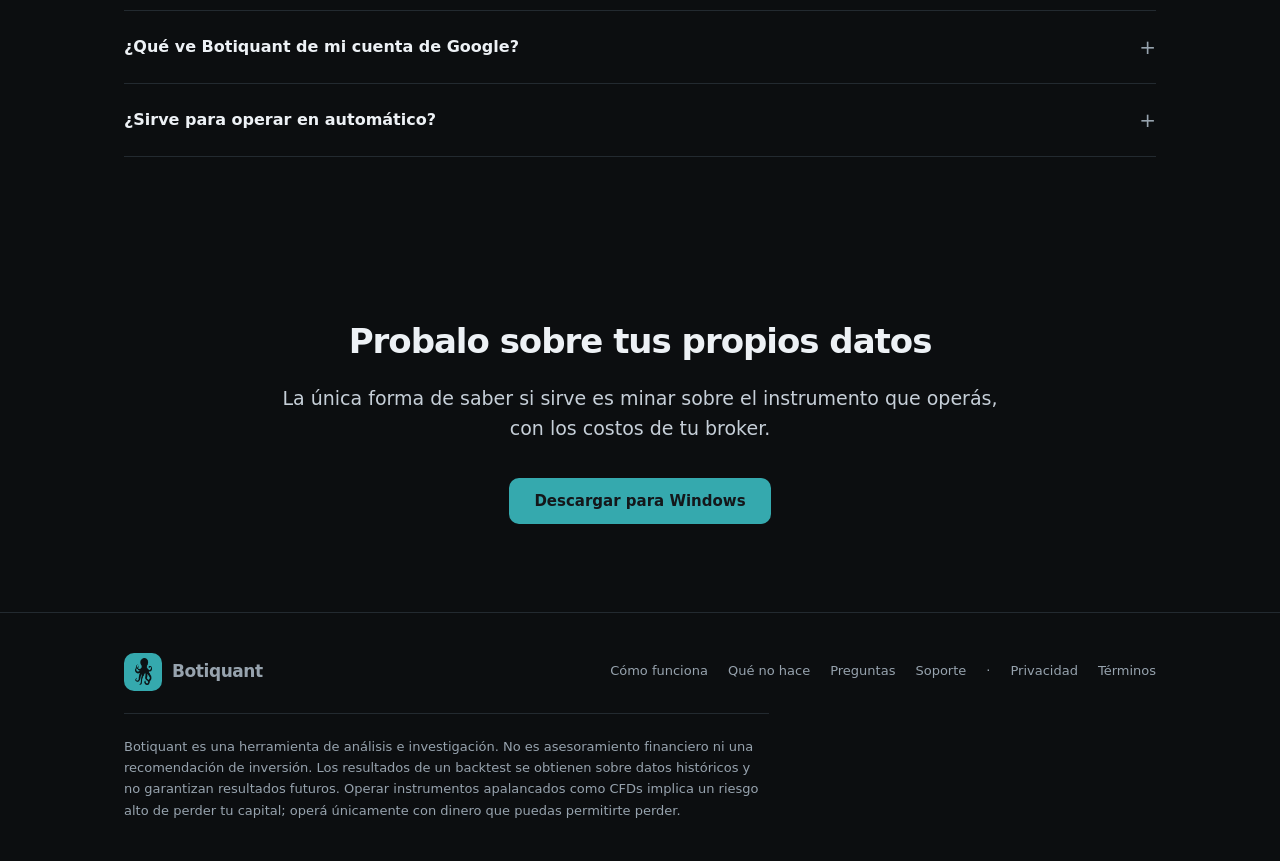
==== commit e38042eb: "Una via para consultar, resenias en la portada, y un numero que no cerraba NO HABIA NINGUNA FORMA DE" ====
--- a/landing/index.html
+++ b/landing/index.html
@@ -8,6 +8,20 @@
 <meta property="og:title" content="Botiquant — Buscador de estrategias">
 <meta property="og:description" content="Minado determinista de estrategias, offline, con exportación a MT5 y TradingView.">
 <meta property="og:type" content="website">
+<meta property="og:url" content="https://botiquant.com/">
+<meta property="og:site_name" content="Botiquant">
+<meta property="og:locale" content="es_AR">
+<!-- La imagen de la tarjeta. Sin esto, compartir el enlace por WhatsApp o
+     Telegram muestra texto pelado: el que lo recibe no ve de qué se trata. -->
+<meta property="og:image" content="https://botiquant.com/social.png">
+<meta property="og:image:width" content="1200">
+<meta property="og:image:height" content="630">
+<meta property="og:image:alt" content="Botiquant — buscador de estrategias para MetaTrader 5">
+<meta name="twitter:card" content="summary_large_image">
+<meta name="twitter:title" content="Botiquant — Buscador de estrategias">
+<meta name="twitter:description" content="Busca entre 245 millones de combinaciones de reglas sobre años de velas reales. Las que pasan tu vara se exportan a MetaTrader 5.">
+<meta name="twitter:image" content="https://botiquant.com/social.png">
+<link rel="canonical" href="https://botiquant.com/">
 <link rel="icon" href="[data-uri]">
 <style>
 @font-face{font-family:"Outfit";src:url("/static/fuentes/outfit-var.woff2") format("woff2");font-weight:100 900;font-display:swap}
@@ -73,6 +87,21 @@
 .sub{color:var(--text-2);font-size:clamp(16px,2vw,19px);max-width:60ch;margin:22px auto 0}
 .cta{display:flex;gap:12px;justify-content:center;flex-wrap:wrap;margin-top:34px}
 .cta-note{color:var(--text-dim);font-size:13px;margin-top:16px}
+
+/* ---------------------------------------------------------- reseñas */
+.opiniones{display:grid;grid-template-columns:repeat(3,1fr);gap:20px;margin-top:8px}
+.op{margin:0;padding:24px;border-radius:var(--r-lg);background:var(--card);
+    border:1px solid var(--border);display:flex;flex-direction:column;gap:14px}
+/* Las estrellas en ámbar y no en el acento: el acento es de la marca, y una
+   valoración es de quien la escribió. Mezclarlos hace parecer que la puntuación
+   la puso la casa. */
+.op-estrellas{display:flex;gap:3px;color:#F0C877}
+.op-estrellas svg{width:16px;height:16px}
+.op blockquote{margin:0;font-size:15px;line-height:1.6;color:var(--text-2)}
+.op figcaption{margin-top:auto;padding-top:6px;font-size:14px;font-weight:650;
+               color:var(--text);letter-spacing:-.01em}
+.op-pie{margin-top:22px;font-size:13px;color:var(--text-dim);max-width:70ch}
+@media (max-width:900px){.opiniones{grid-template-columns:1fr}}
 
 /* ------------------------------------------------------------ mockup */
 .shot{margin:56px auto 0;border:1px solid var(--border);border-radius:var(--r-xl);overflow:hidden;background:var(--card);box-shadow:0 8px 16px rgba(0,0,0,.06), 0 24px 64px rgba(0,0,0,.14)}
@@ -469,7 +498,7 @@
             la aplicación que no venga de un backtest tuyo, sobre tus datos y tus costos.</li>
         <li><b>Un backtest no es el futuro.</b> Encontrar una estrategia que funcionó
             sobre datos históricos es fácil; que siga funcionando es otra cosa.</li>
-        <li><b>Buscar mucho encuentra cosas por azar.</b> Sobre 51 millones de
+        <li><b>Buscar mucho encuentra cosas por azar.</b> Sobre 245 millones de
             combinaciones, siempre va a haber alguna que se vea bien sin tener ninguna
             ventaja real. Por eso podés minar sobre un tramo y validar sobre otro que
             la búsqueda nunca vio.</li>
@@ -480,6 +509,41 @@
             una estrategia perdedora en ganadora dentro del backtest y en ninguna parte más.</li>
       </ul>
     </div>
+  </div>
+</section>
+
+<!-- ------------------------------------------------------- reseñas -->
+<section id="opiniones">
+  <div class="wrap">
+    <div class="sec-head">
+      <div class="sec-eyebrow">Quiénes la usan</div>
+      <h2>Lo que dicen los que ya están minando</h2>
+    </div>
+    <div class="opiniones">
+      <figure class="op">
+        <div class="op-estrellas" role="img" aria-label="5 de 5"><svg viewBox="0 0 24 24" fill="currentColor" aria-hidden="true"><path d="M12 2.6l2.9 5.9 6.5.95-4.7 4.58 1.11 6.47L12 17.44l-5.81 3.06 1.11-6.47-4.7-4.58 6.5-.95L12 2.6Z"/></svg><svg viewBox="0 0 24 24" fill="currentColor" aria-hidden="true"><path d="M12 2.6l2.9 5.9 6.5.95-4.7 4.58 1.11 6.47L12 17.44l-5.81 3.06 1.11-6.47-4.7-4.58 6.5-.95L12 2.6Z"/></svg><svg viewBox="0 0 24 24" fill="currentColor" aria-hidden="true"><path d="M12 2.6l2.9 5.9 6.5.95-4.7 4.58 1.11 6.47L12 17.44l-5.81 3.06 1.11-6.47-4.7-4.58 6.5-.95L12 2.6Z"/></svg><svg viewBox="0 0 24 24" fill="currentColor" aria-hidden="true"><path d="M12 2.6l2.9 5.9 6.5.95-4.7 4.58 1.11 6.47L12 17.44l-5.81 3.06 1.11-6.47-4.7-4.58 6.5-.95L12 2.6Z"/></svg><svg viewBox="0 0 24 24" fill="currentColor" aria-hidden="true"><path d="M12 2.6l2.9 5.9 6.5.95-4.7 4.58 1.11 6.47L12 17.44l-5.81 3.06 1.11-6.47-4.7-4.58 6.5-.95L12 2.6Z"/></svg></div>
+        <blockquote>Nunca más hago trading manual. El trading cuántico fue un antes y un después en mi operatoria.</blockquote>
+        <figcaption>Lucho Pedemonti</figcaption>
+      </figure>
+      <figure class="op">
+        <div class="op-estrellas" role="img" aria-label="5 de 5"><svg viewBox="0 0 24 24" fill="currentColor" aria-hidden="true"><path d="M12 2.6l2.9 5.9 6.5.95-4.7 4.58 1.11 6.47L12 17.44l-5.81 3.06 1.11-6.47-4.7-4.58 6.5-.95L12 2.6Z"/></svg><svg viewBox="0 0 24 24" fill="currentColor" aria-hidden="true"><path d="M12 2.6l2.9 5.9 6.5.95-4.7 4.58 1.11 6.47L12 17.44l-5.81 3.06 1.11-6.47-4.7-4.58 6.5-.95L12 2.6Z"/></svg><svg viewBox="0 0 24 24" fill="currentColor" aria-hidden="true"><path d="M12 2.6l2.9 5.9 6.5.95-4.7 4.58 1.11 6.47L12 17.44l-5.81 3.06 1.11-6.47-4.7-4.58 6.5-.95L12 2.6Z"/></svg><svg viewBox="0 0 24 24" fill="currentColor" aria-hidden="true"><path d="M12 2.6l2.9 5.9 6.5.95-4.7 4.58 1.11 6.47L12 17.44l-5.81 3.06 1.11-6.47-4.7-4.58 6.5-.95L12 2.6Z"/></svg><svg viewBox="0 0 24 24" fill="currentColor" aria-hidden="true"><path d="M12 2.6l2.9 5.9 6.5.95-4.7 4.58 1.11 6.47L12 17.44l-5.81 3.06 1.11-6.47-4.7-4.58 6.5-.95L12 2.6Z"/></svg></div>
+        <blockquote>No puedo creer que sea gratis. Puedo probar más de 1000 estrategias por día, algo impensado hace unas semanas.</blockquote>
+        <figcaption>Tomás Forconi</figcaption>
+      </figure>
+      <figure class="op">
+        <div class="op-estrellas" role="img" aria-label="5 de 5"><svg viewBox="0 0 24 24" fill="currentColor" aria-hidden="true"><path d="M12 2.6l2.9 5.9 6.5.95-4.7 4.58 1.11 6.47L12 17.44l-5.81 3.06 1.11-6.47-4.7-4.58 6.5-.95L12 2.6Z"/></svg><svg viewBox="0 0 24 24" fill="currentColor" aria-hidden="true"><path d="M12 2.6l2.9 5.9 6.5.95-4.7 4.58 1.11 6.47L12 17.44l-5.81 3.06 1.11-6.47-4.7-4.58 6.5-.95L12 2.6Z"/></svg><svg viewBox="0 0 24 24" fill="currentColor" aria-hidden="true"><path d="M12 2.6l2.9 5.9 6.5.95-4.7 4.58 1.11 6.47L12 17.44l-5.81 3.06 1.11-6.47-4.7-4.58 6.5-.95L12 2.6Z"/></svg><svg viewBox="0 0 24 24" fill="currentColor" aria-hidden="true"><path d="M12 2.6l2.9 5.9 6.5.95-4.7 4.58 1.11 6.47L12 17.44l-5.81 3.06 1.11-6.47-4.7-4.58 6.5-.95L12 2.6Z"/></svg><svg viewBox="0 0 24 24" fill="currentColor" aria-hidden="true"><path d="M12 2.6l2.9 5.9 6.5.95-4.7 4.58 1.11 6.47L12 17.44l-5.81 3.06 1.11-6.47-4.7-4.58 6.5-.95L12 2.6Z"/></svg></div>
+        <blockquote>Logré aprobar un examen de fondeo utilizando EAs. Cuando acortás la data podés obtener estrategias agresivas de alto rendimiento a corto plazo.</blockquote>
+        <figcaption>Alejandro González</figcaption>
+      </figure>
+    </div>
+    <!-- El pie no es letra chica de trámite: es la misma frase que sostiene toda
+         la sección de arriba. Sin él, tres testimonios seguidos se leen como una
+         promesa de rendimiento, que es exactamente lo que la página dice no hacer. -->
+    <p class="op-pie">
+      Opiniones de usuarios de Botiquant. Lo que obtenga cada uno depende de su
+      configuración, sus datos y su bróker: Botiquant no promete ningún rendimiento
+      y nada de lo que encuentres garantiza resultados futuros.
+    </p>
   </div>
 </section>
 
@@ -584,7 +648,8 @@
       <a href="#como">Cómo funciona</a>
       <a href="#limites">Qué no hace</a>
       <a href="#faq">Preguntas</a>
-      <a href="/privacidad">Privacidad</a>
+      <a href="/soporte">Soporte</a> ·
+    <a href="/privacidad">Privacidad</a>
       <a href="/terminos">Términos</a>
     </div>
     <p class="disclaimer">
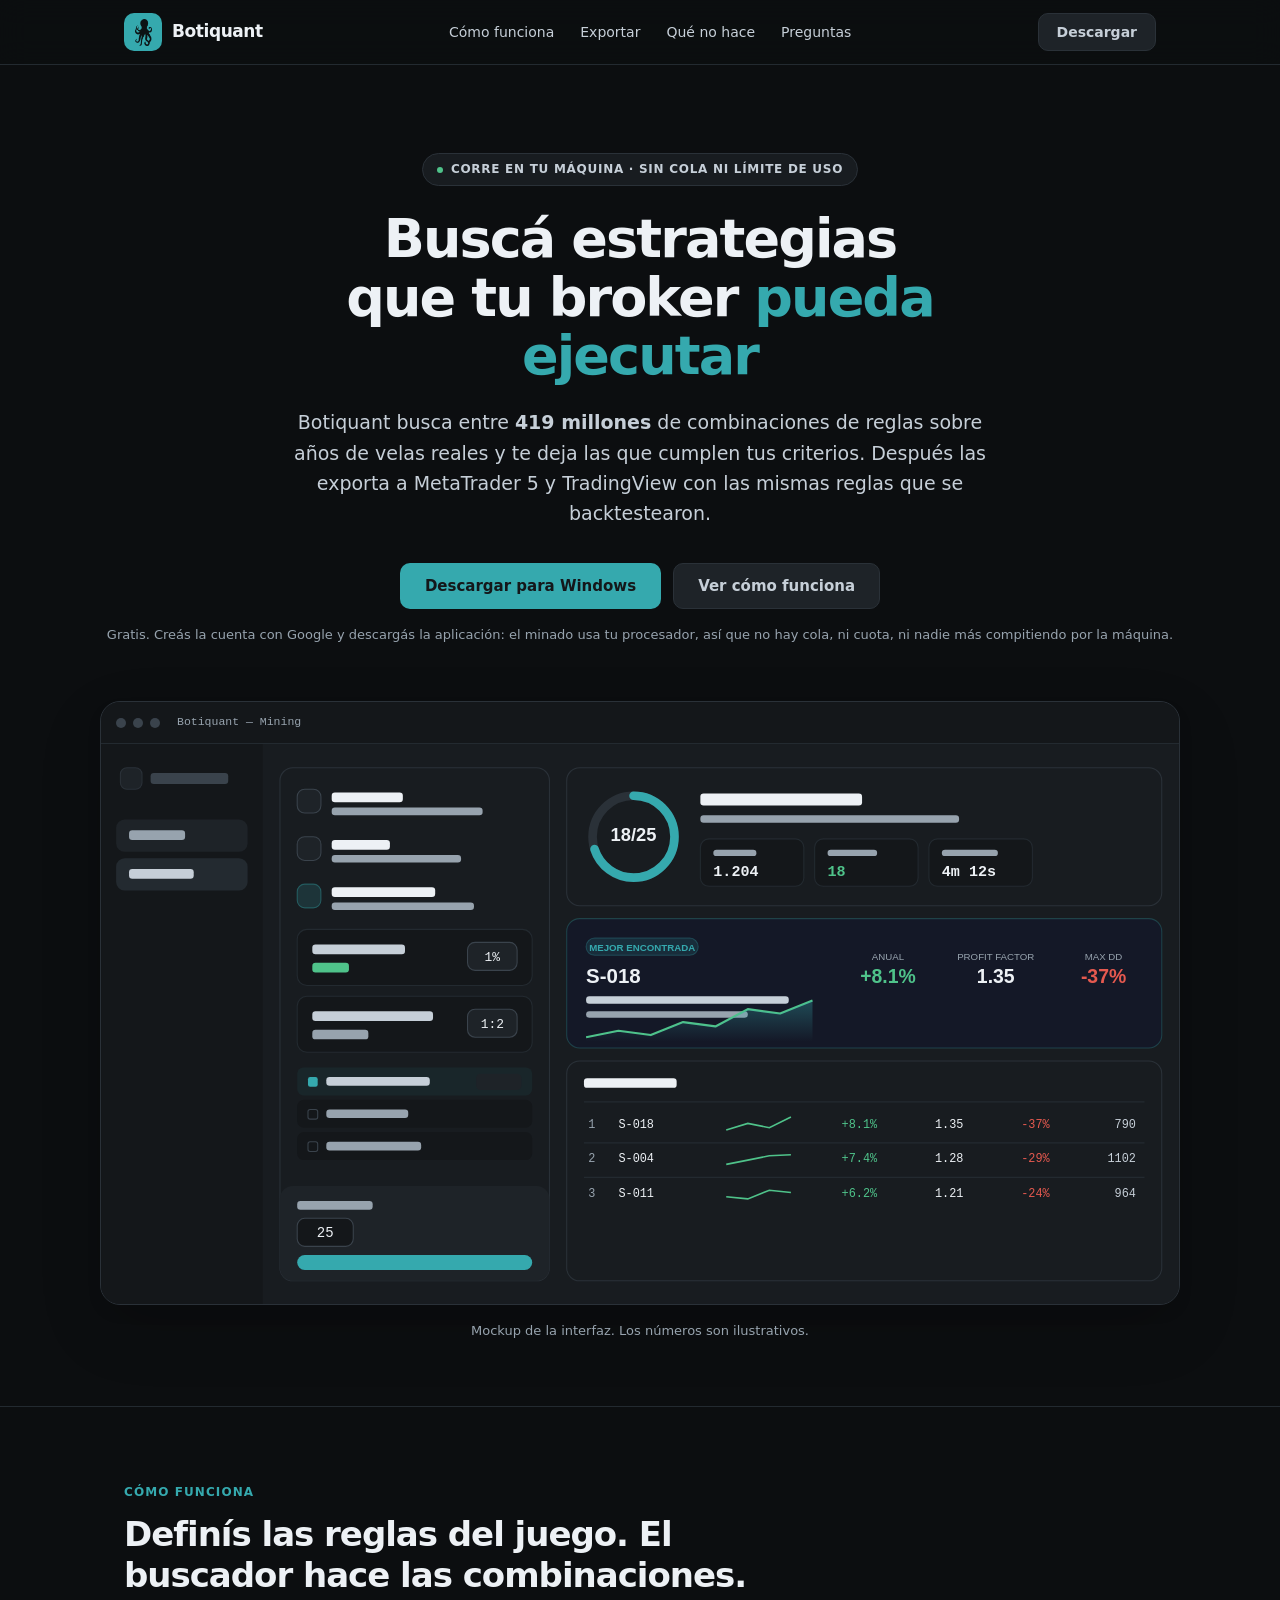
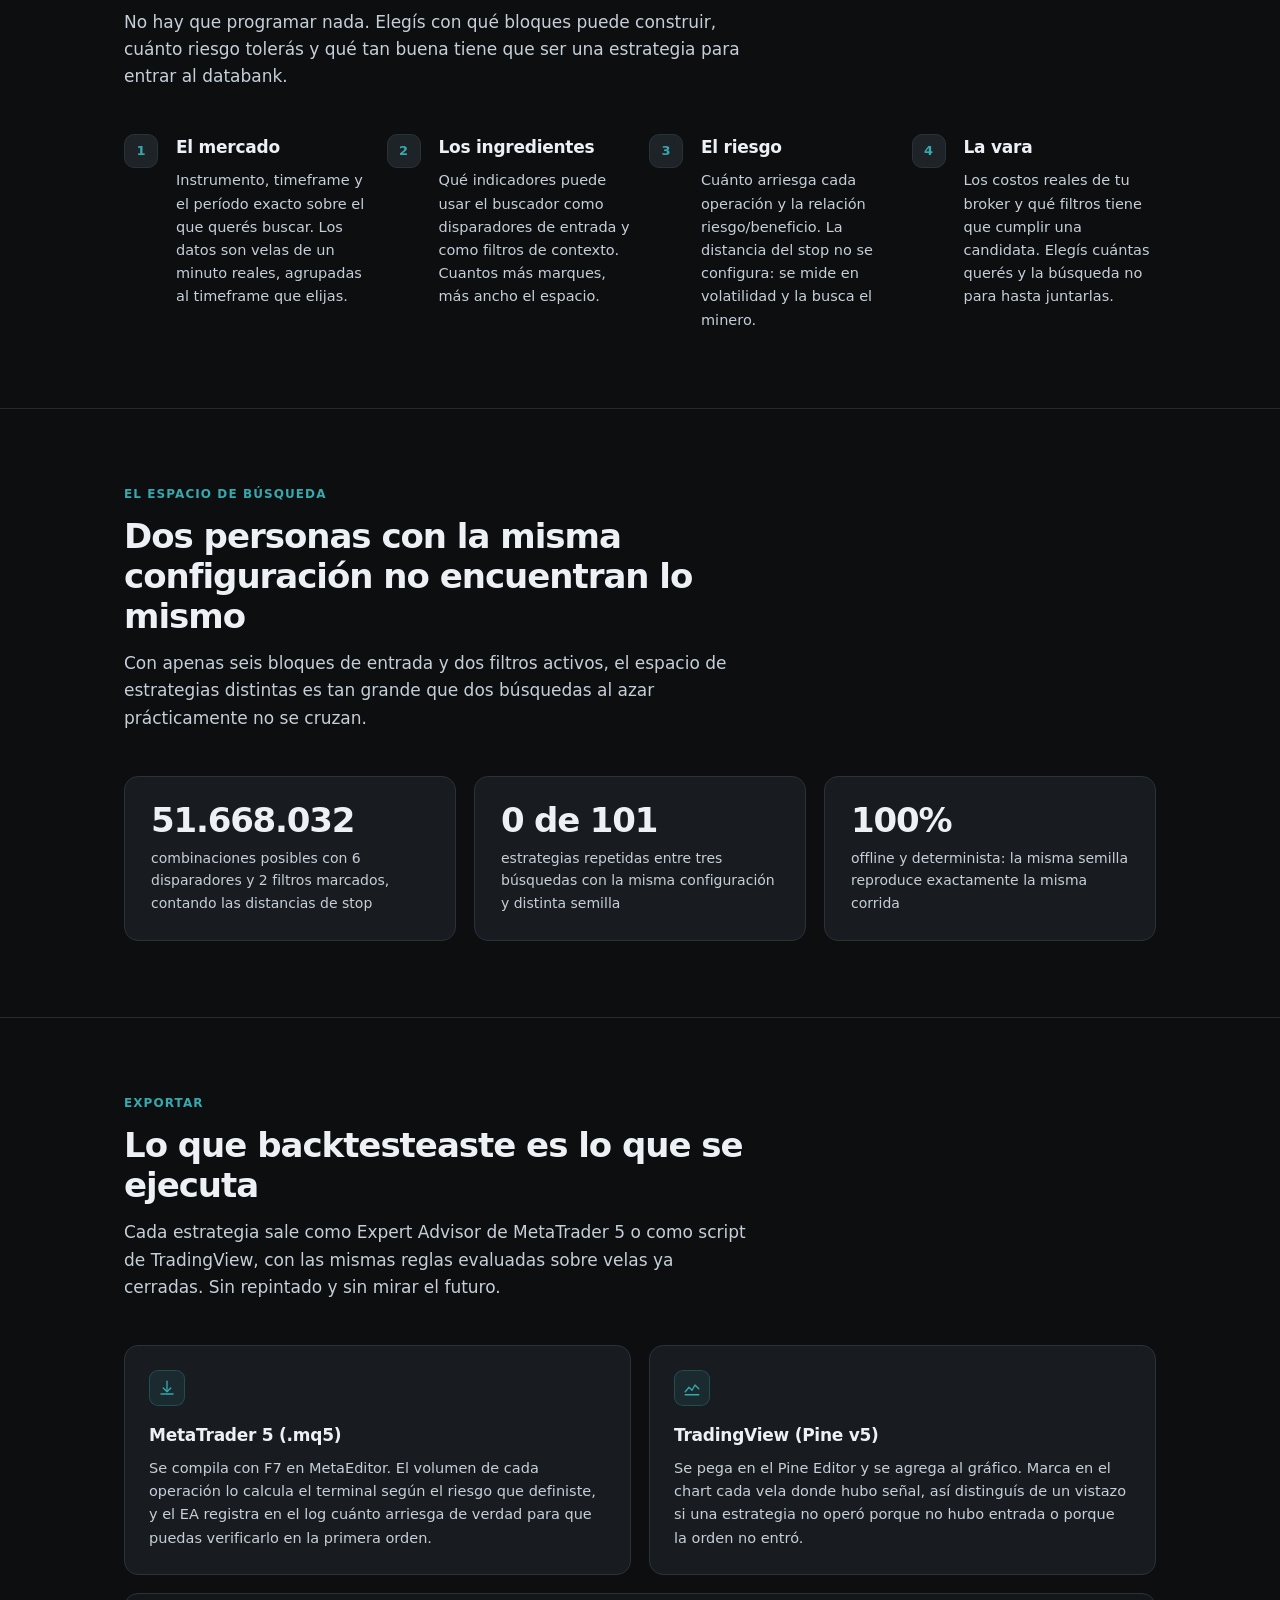
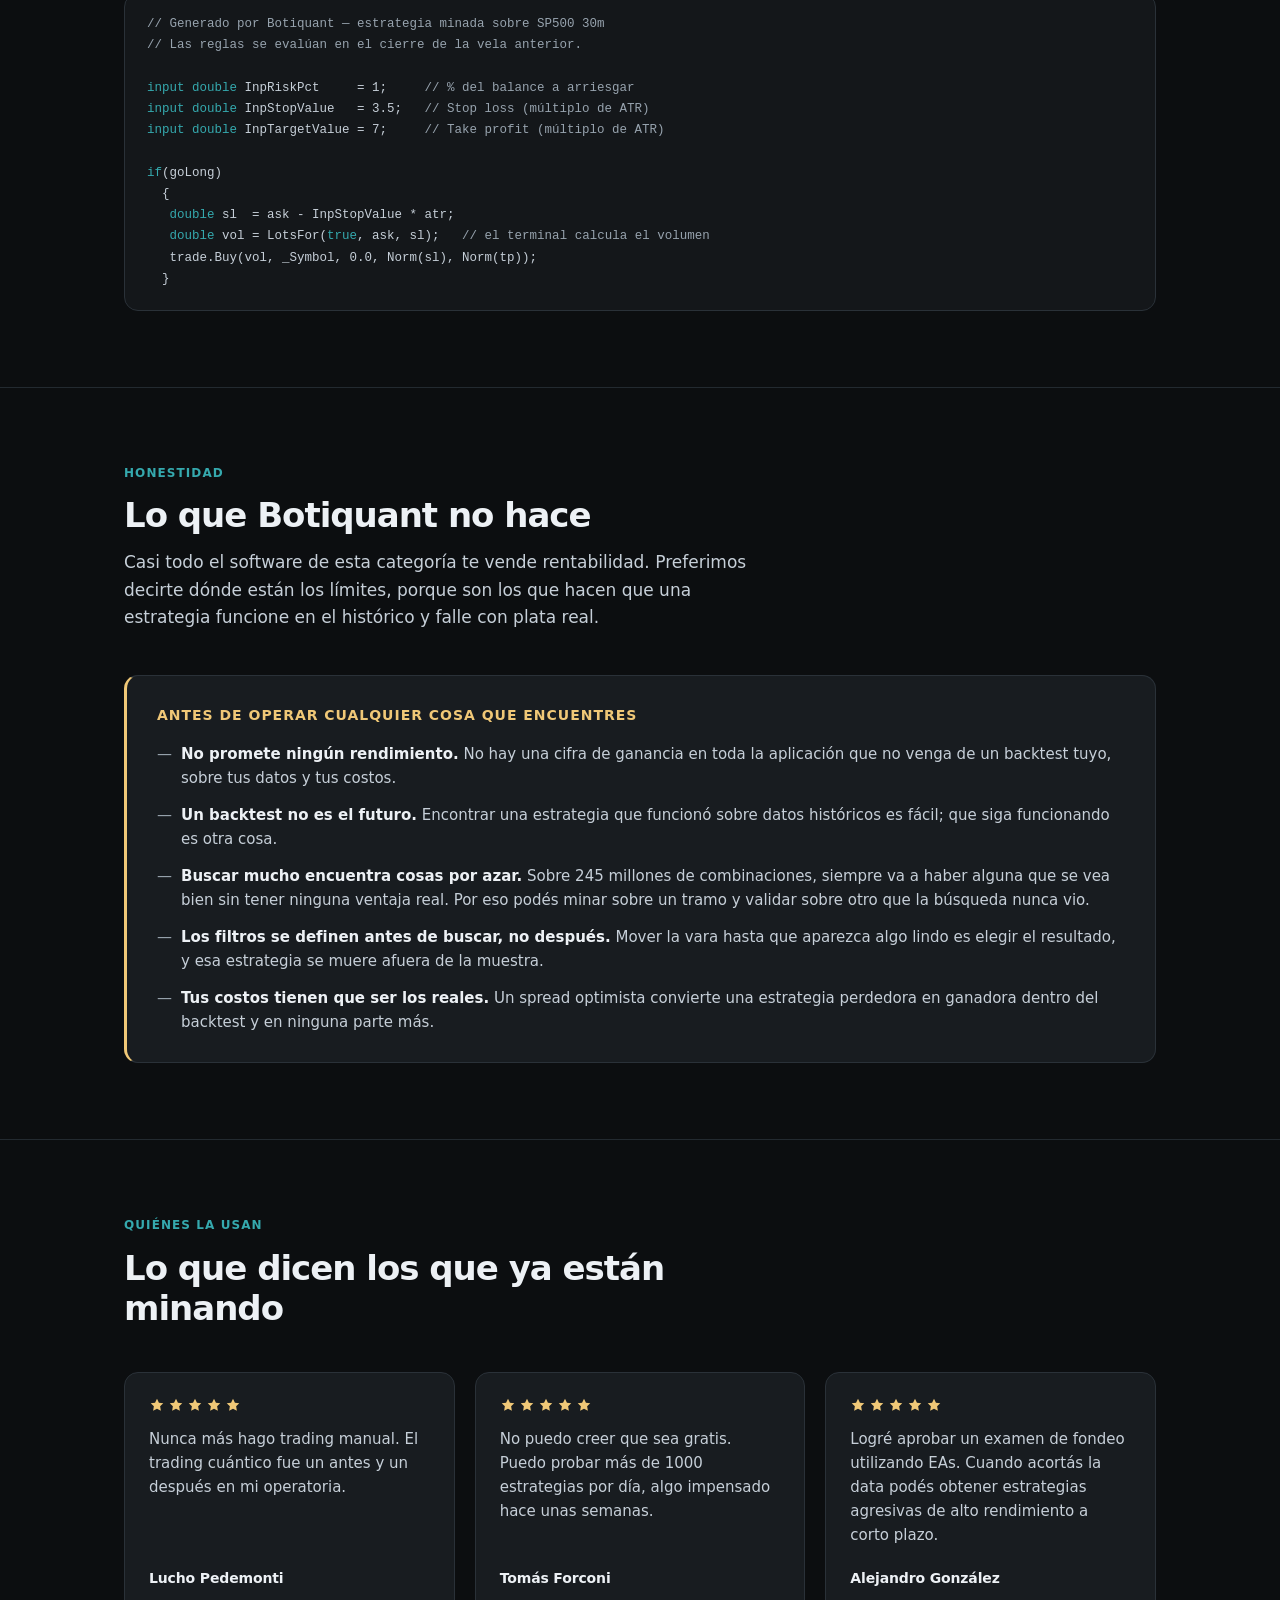
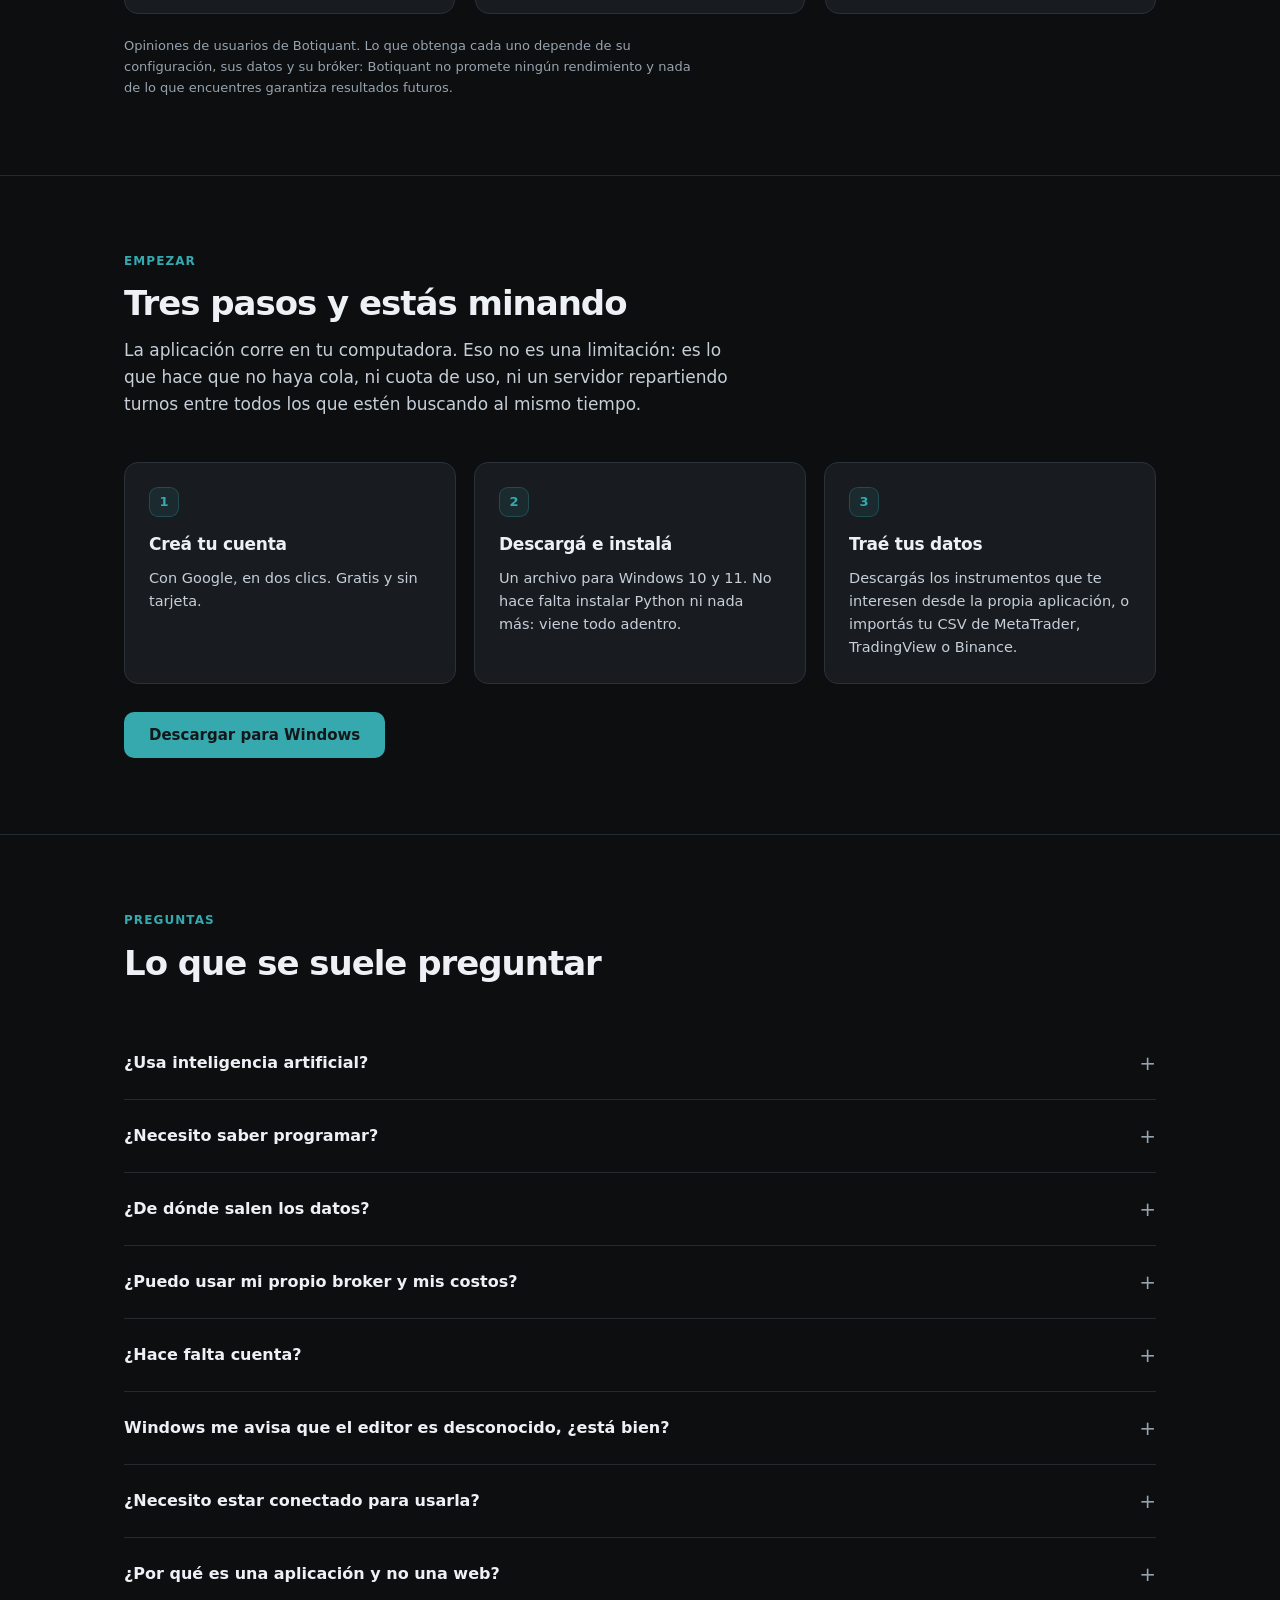
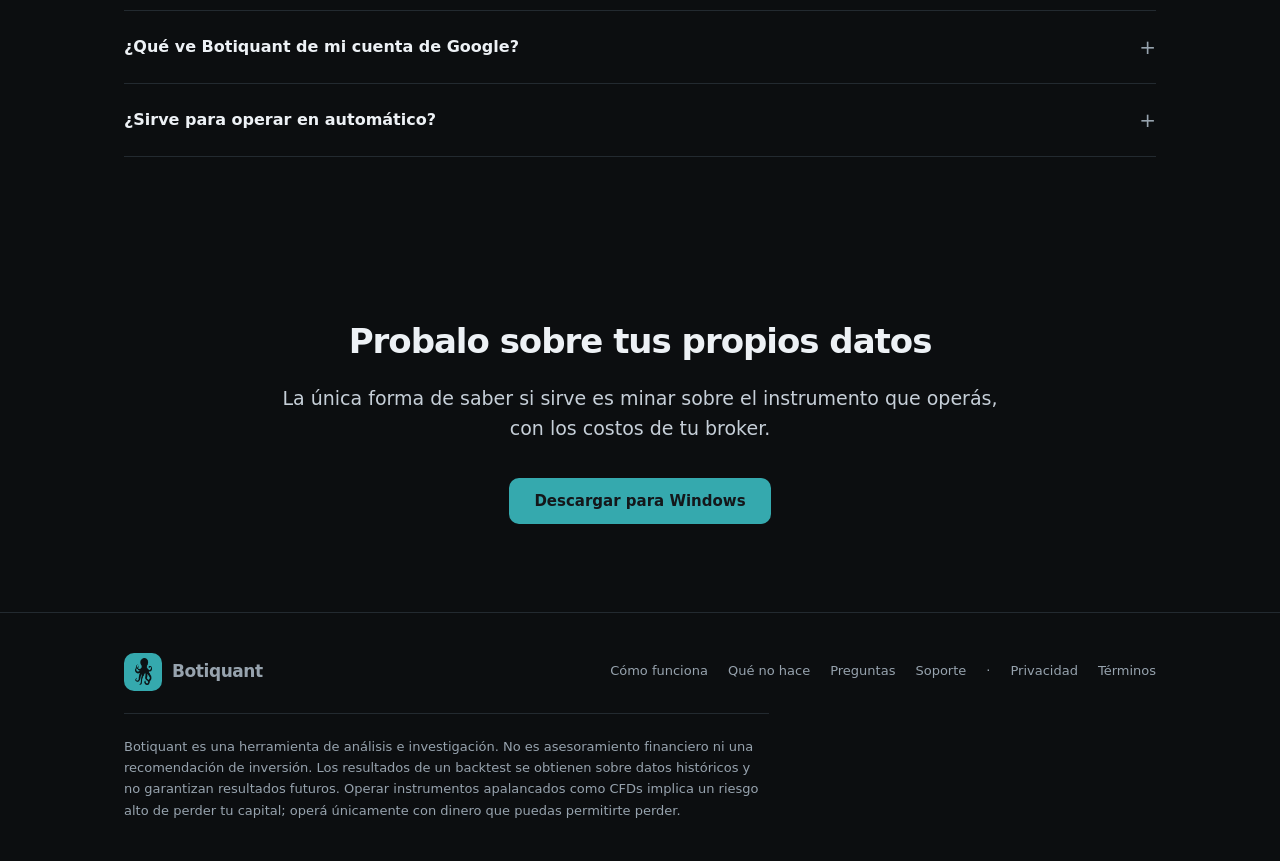
==== commit f4287a0c: "El funding deja de ser sólo un costo y pasa a ser una señal minable Ya viajaba al motor para que la " ====
--- a/landing/index.html
+++ b/landing/index.html
@@ -238,7 +238,7 @@
   <div class="eyebrow"><span class="dot"></span> Corre en tu máquina · sin cola ni límite de uso</div>
   <h1>Buscá estrategias que tu broker <em>pueda ejecutar</em></h1>
   <p class="sub">
-    Botiquant busca entre <b>245 millones</b> de combinaciones de reglas sobre años
+    Botiquant busca entre <b>419 millones</b> de combinaciones de reglas sobre años
     de velas reales y te deja las que cumplen tus criterios. Después las exporta a
     MetaTrader 5 y TradingView con las mismas reglas que se backtestearon.
   </p>
